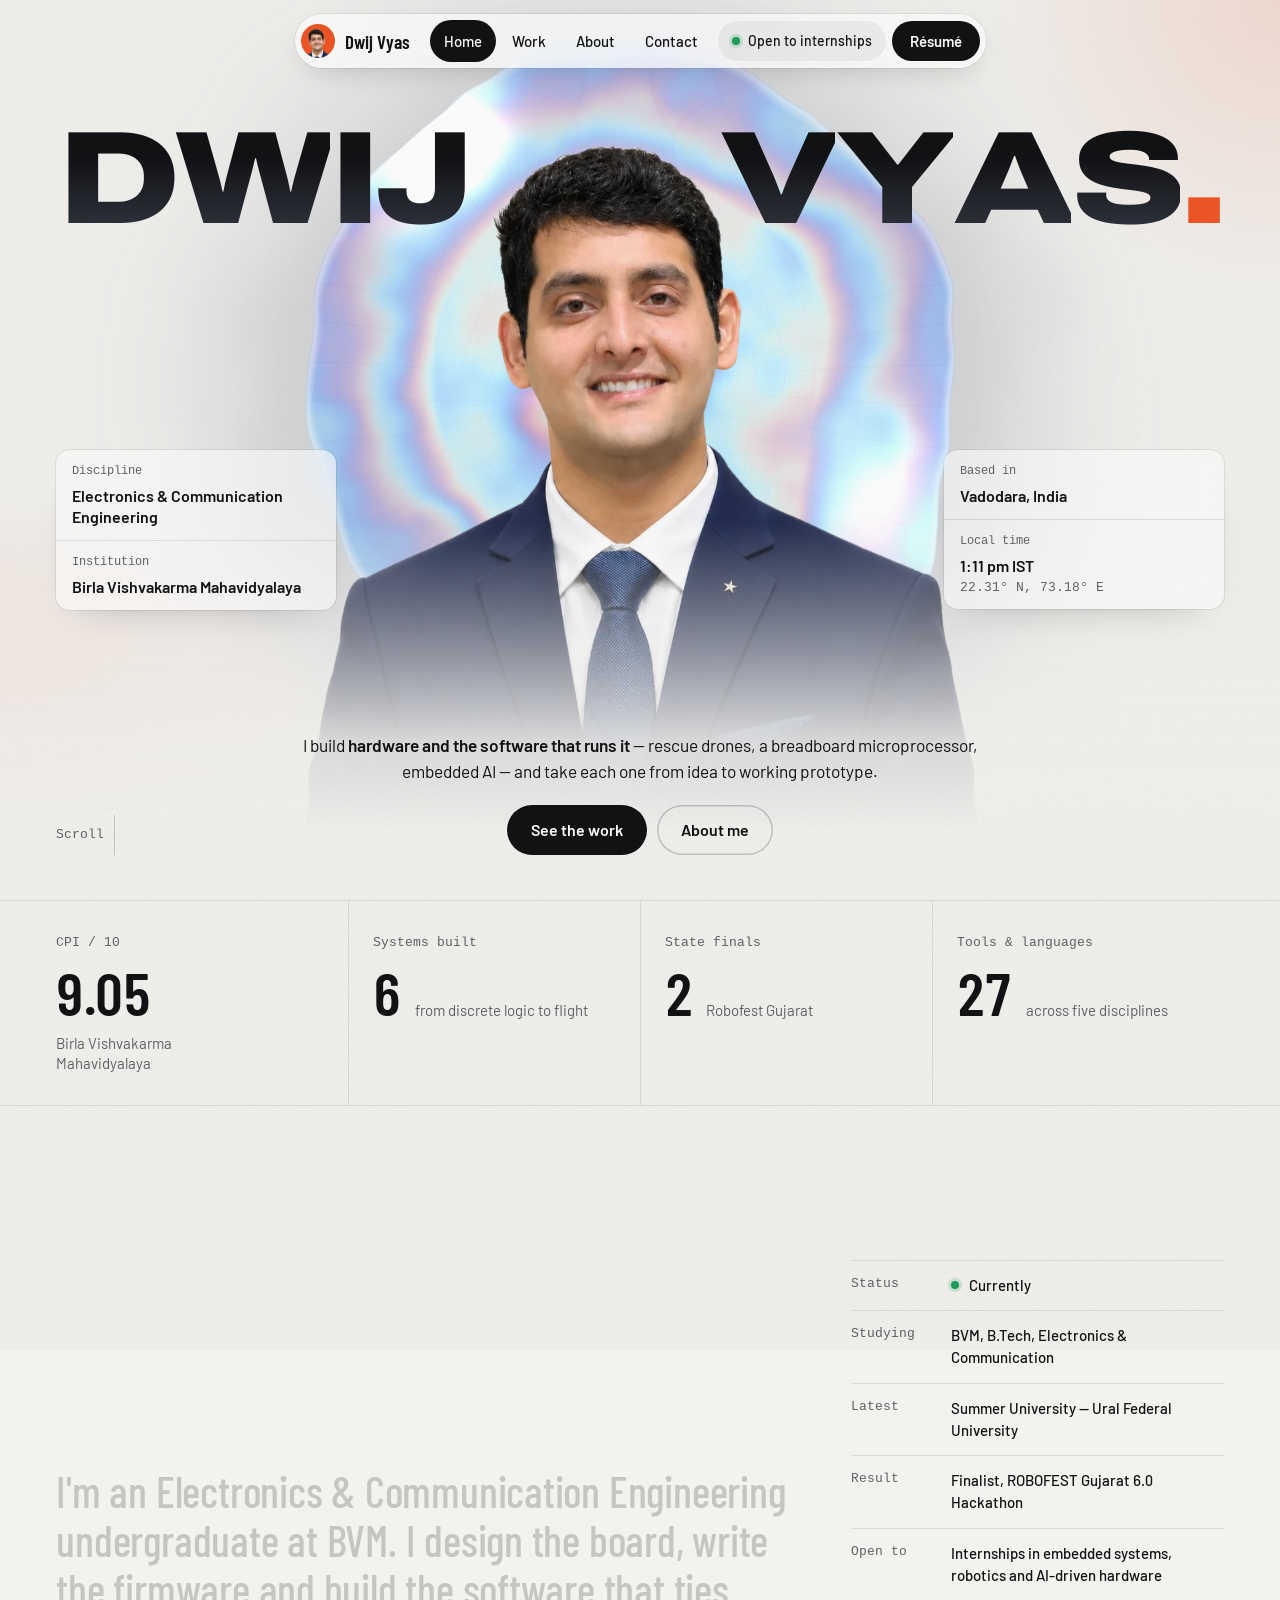
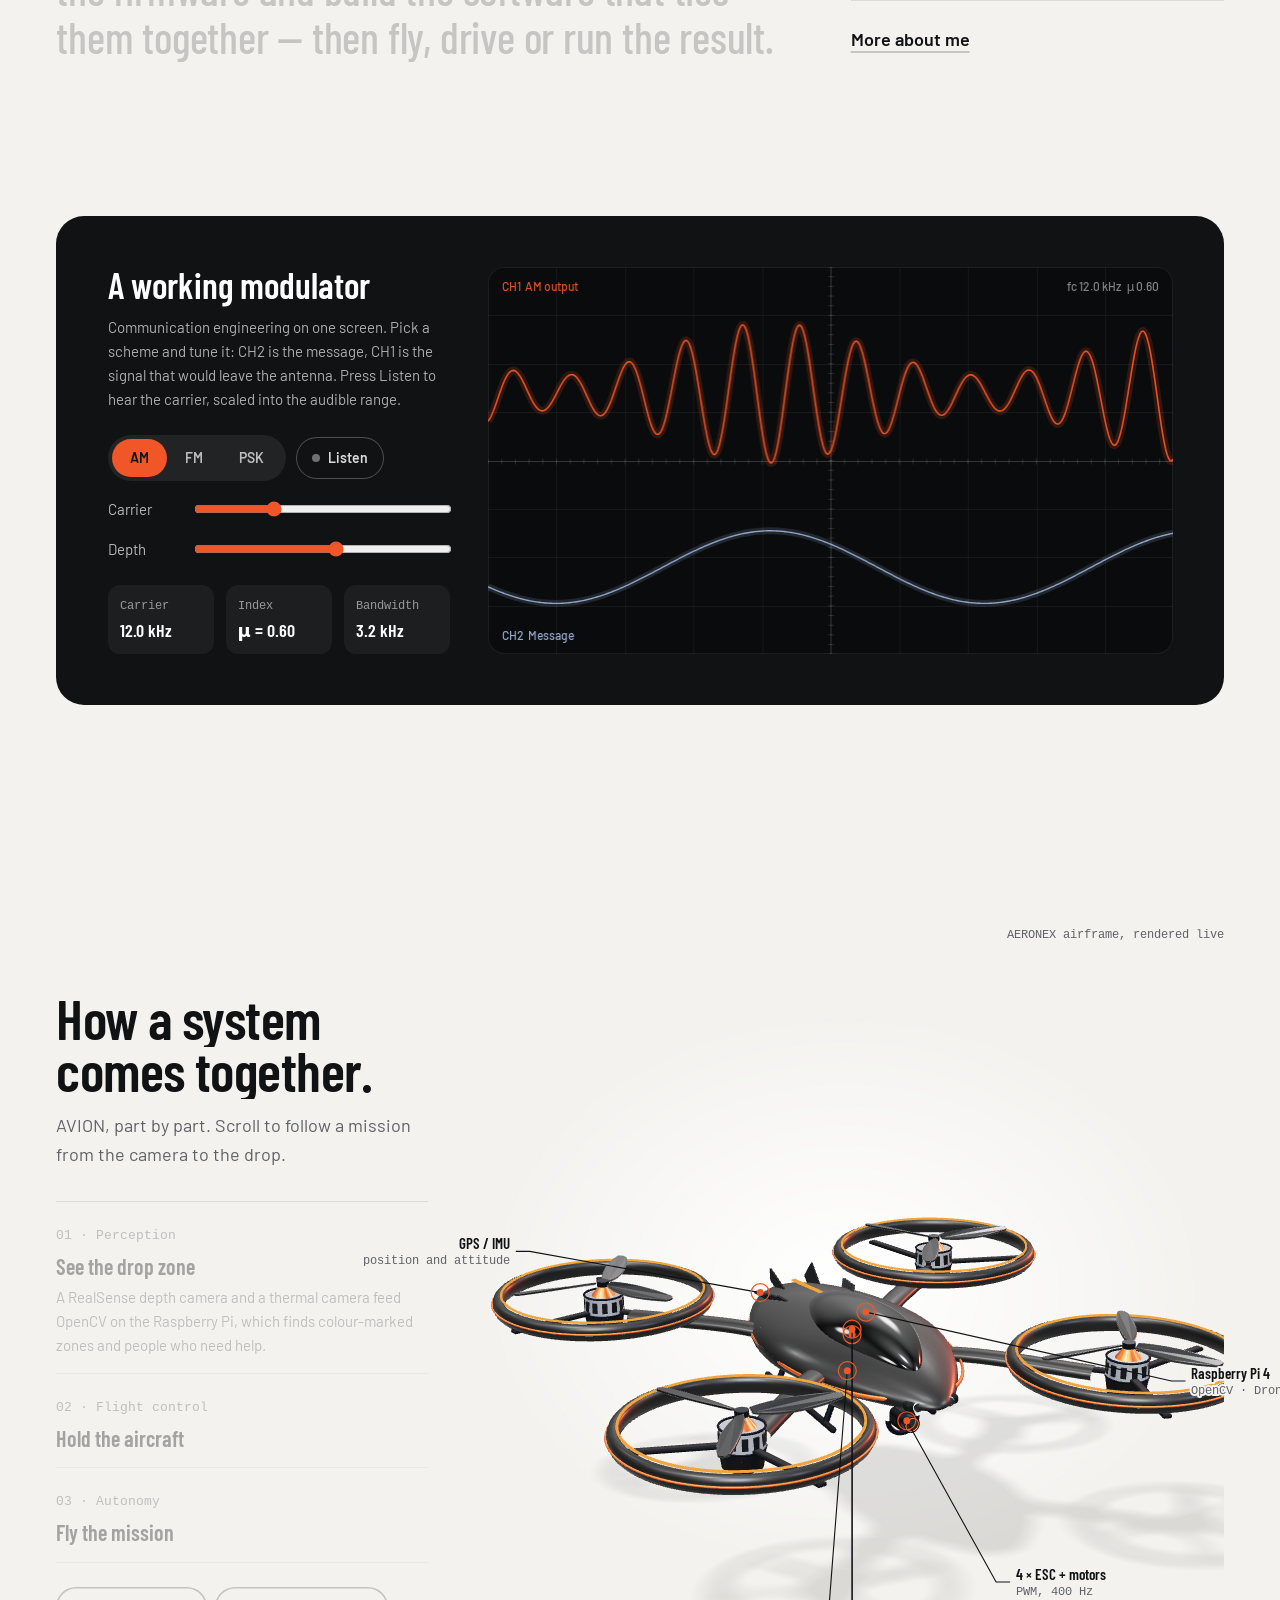
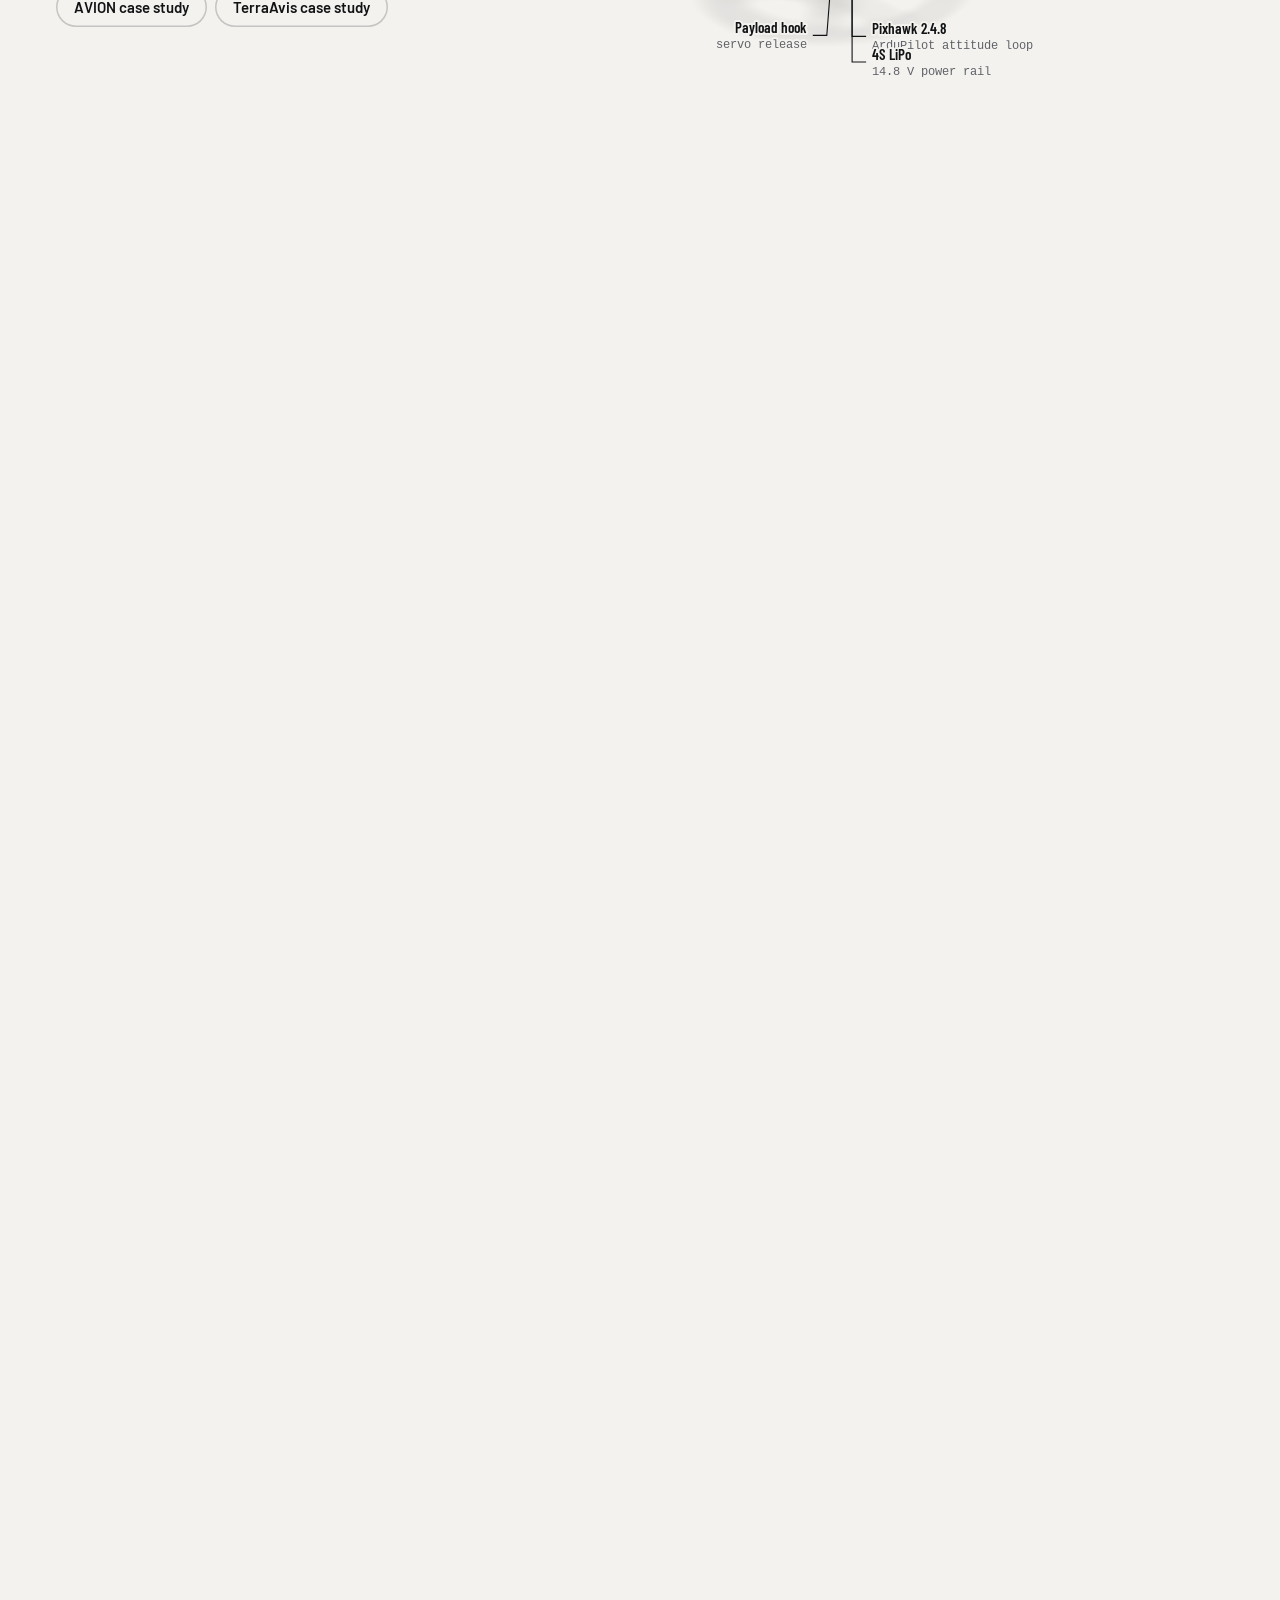
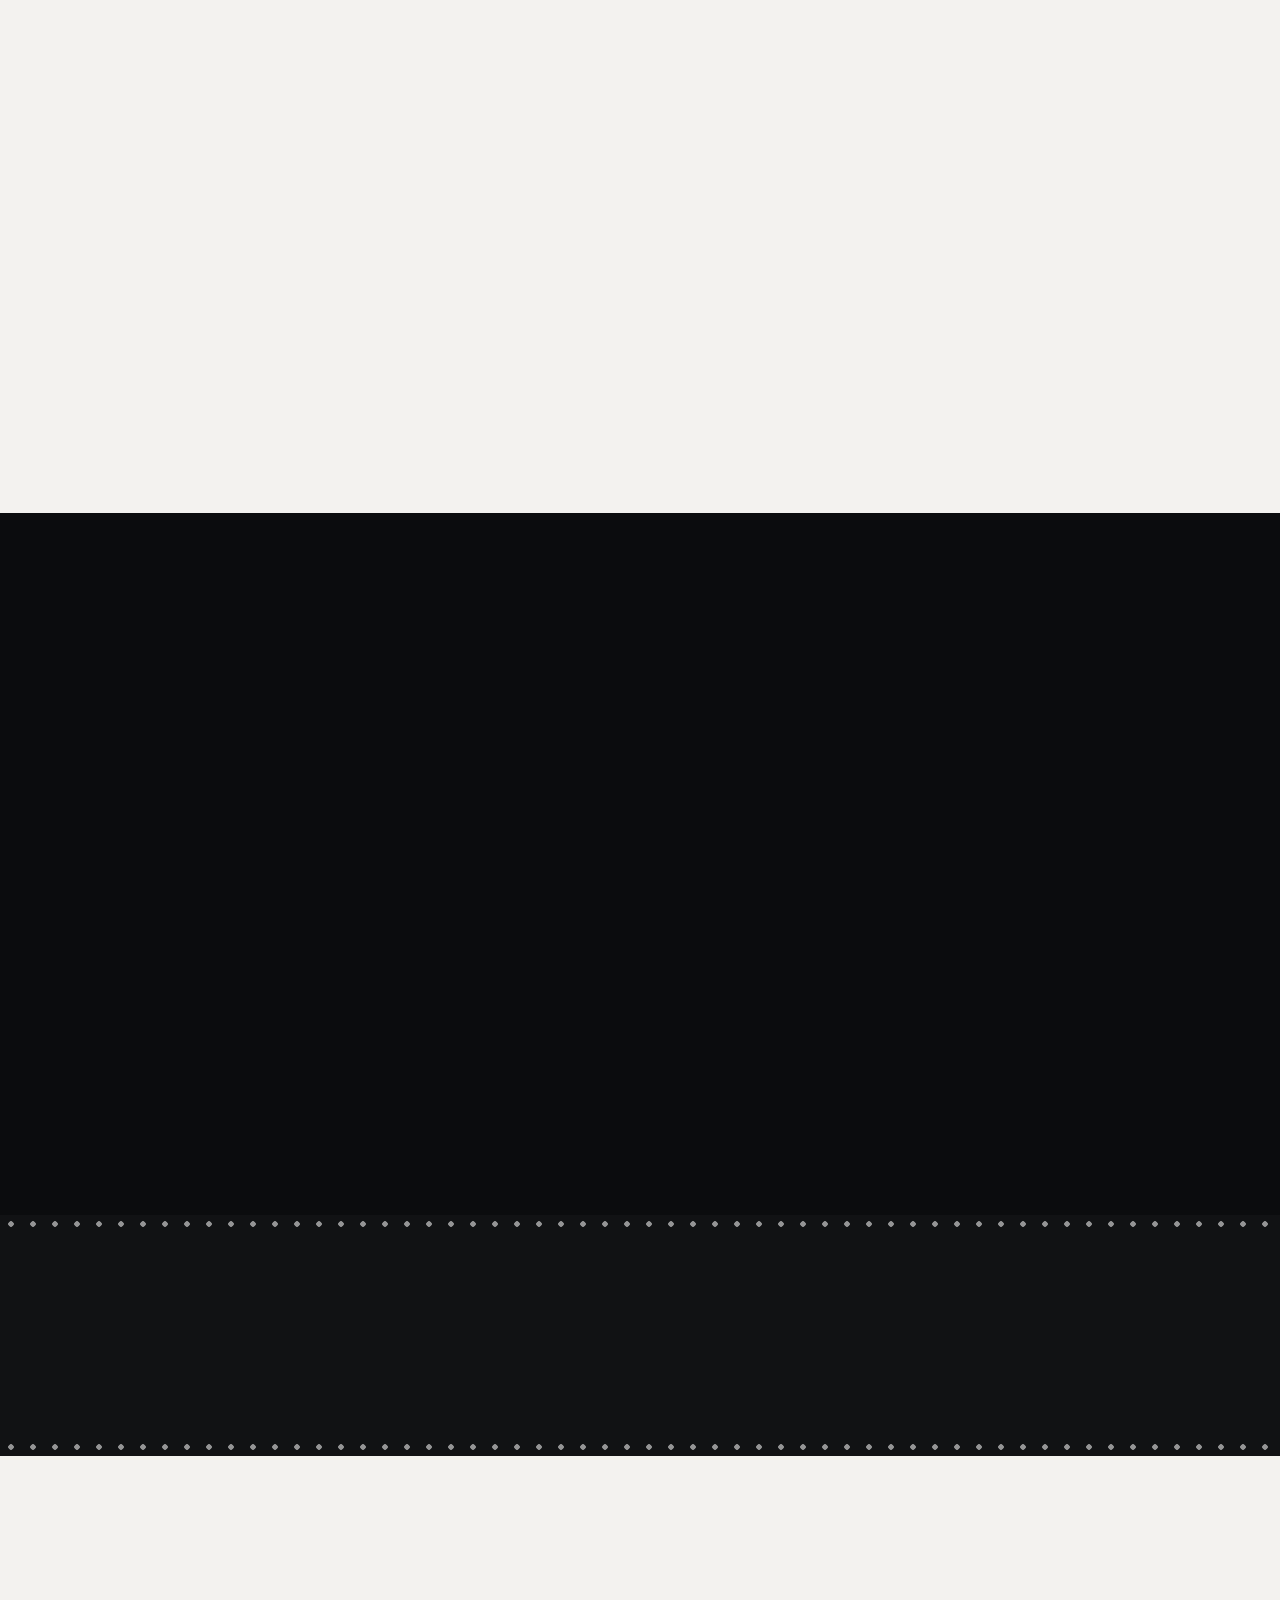
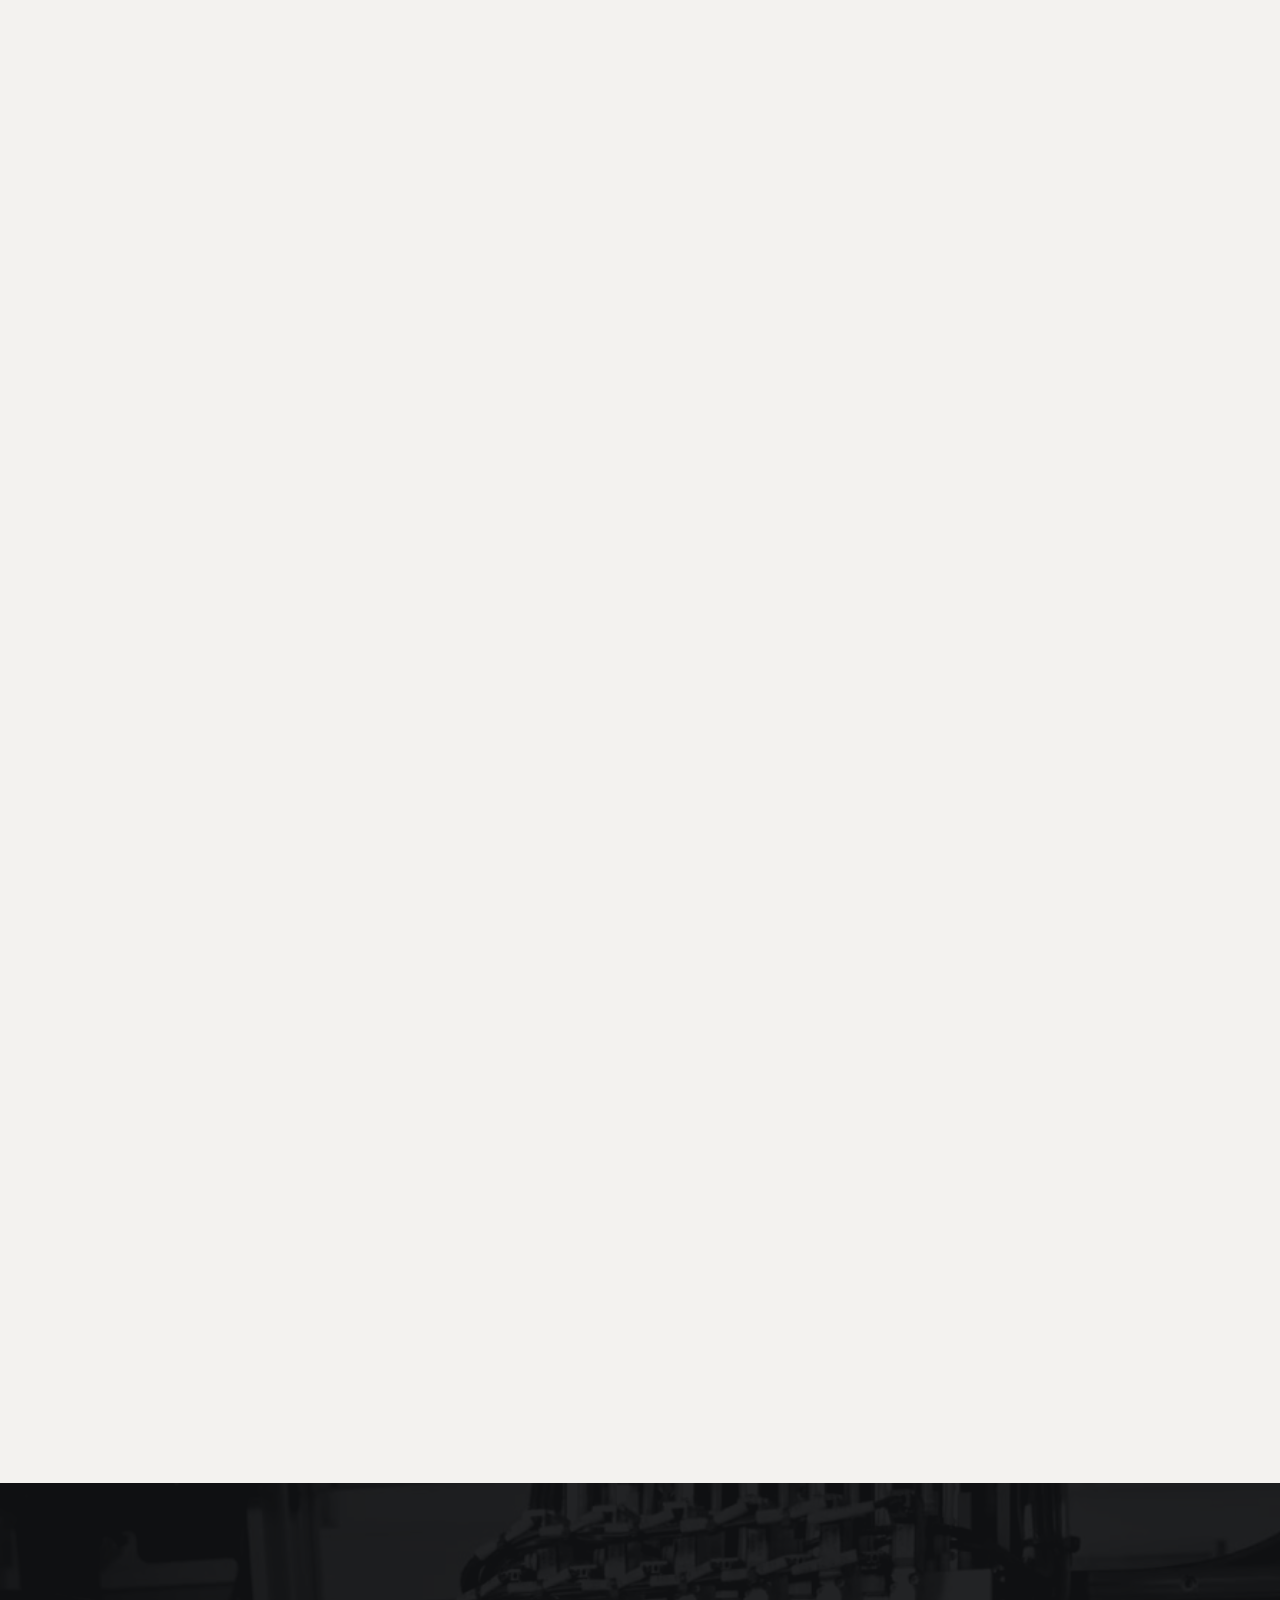
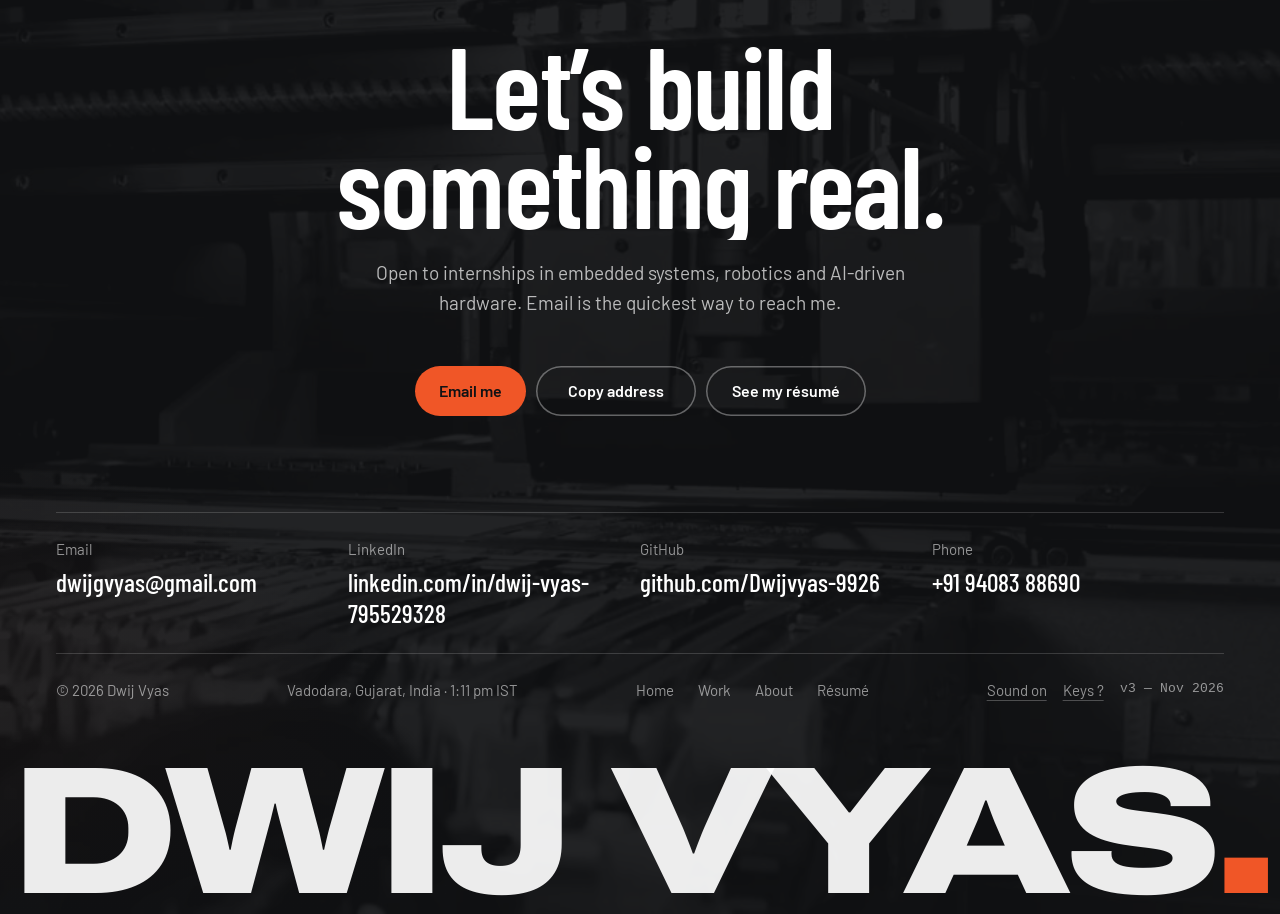
==== index.html @ 664eb2e4 "Replace the site with the new portfolio Removes the previous site (index, admin, recruiter page, the" ====
<!DOCTYPE html>
<html lang="en">
<head>
<meta charset="utf-8">
<meta name="viewport" content="width=device-width, initial-scale=1, viewport-fit=cover">
<title>Dwij Vyas — Electronics &amp; Communication Engineer</title>
<meta name="description" content="Dwij Vyas builds hardware-software systems: an autonomous disaster-relief drone, a hybrid drone–tank rescue robot, a 4-bit microprocessor wired from discrete logic, embedded AI devices. Electronics &amp; Communication Engineering, BVM.">
<meta name="author" content="Dwij Vyas">
<meta name="theme-color" content="#F3F2EF">
<link rel="canonical" href="https://dwijvyasportfolio.vercel.app/">
<meta property="og:type" content="website">
<meta property="og:url" content="https://dwijvyasportfolio.vercel.app/">
<meta property="og:title" content="Dwij Vyas — Electronics &amp; Communication Engineer">
<meta property="og:description" content="Dwij Vyas builds hardware-software systems: an autonomous disaster-relief drone, a hybrid drone–tank rescue robot, a 4-bit microprocessor wired from discrete logic, embedded AI devices. Electronics &amp; Communication Engineering, BVM.">
<meta property="og:image" content="https://dwijvyasportfolio.vercel.app/og-image.jpg">
<meta property="og:image:width" content="1200">
<meta property="og:image:height" content="630">
<meta property="og:image:alt" content="Dwij Vyas — engineering portfolio">
<meta property="og:site_name" content="Dwij Vyas">
<meta property="og:locale" content="en_IN">
<meta name="twitter:card" content="summary_large_image">
<meta name="twitter:title" content="Dwij Vyas — Electronics &amp; Communication Engineer">
<meta name="twitter:description" content="Dwij Vyas builds hardware-software systems: an autonomous disaster-relief drone, a hybrid drone–tank rescue robot, a 4-bit microprocessor wired from discrete logic, embedded AI devices. Electronics &amp; Communication Engineering, BVM.">
<meta name="twitter:image" content="https://dwijvyasportfolio.vercel.app/og-image.jpg">
<link rel="icon" href="./favicon.ico" sizes="any">
<link rel="icon" type="image/png" sizes="32x32" href="./assets/favicon-32.png">
<link rel="icon" type="image/png" sizes="192x192" href="./assets/favicon-192.png">
<link rel="apple-touch-icon" sizes="180x180" href="./assets/apple-touch-icon.png">
<link rel="preload" href="./fonts/BarlowCondensed-600.woff2" as="font" type="font/woff2" crossorigin>
<link rel="preload" href="./fonts/Barlow-400.woff2" as="font" type="font/woff2" crossorigin>
<link rel="preload" href="./assets/portrait-hero.webp" as="image" fetchpriority="high">
<link rel="preload" href="./fonts/Archivo-var.woff2" as="font" type="font/woff2" crossorigin>
<link rel="preload" href="./fonts/BenchMono-400.woff2" as="font" type="font/woff2" crossorigin>
<script type="importmap">{"imports":{"three":"./vendor/three/three.module.min.js"}}</script>
<link rel="stylesheet" href="./vendor/lenis/lenis.css">
<link rel="stylesheet" href="./assets/site.css">
<script type="application/ld+json">
{
  "@context": "https://schema.org",
  "@type": "Person",
  "name": "Dwij Vyas",
  "jobTitle": "Electronics & Communication Engineering student",
  "description": "Builds hardware-software systems: an autonomous relief drone, a hybrid drone-tank rescue robot, a 4-bit microprocessor from discrete logic, embedded AI devices.",
  "email": "mailto:dwijgvyas@gmail.com",
  "telephone": "+91-94083-88690",
  "url": "https://dwijvyasportfolio.vercel.app/",
  "image": "https://dwijvyasportfolio.vercel.app/assets/portrait-hero.webp",
  "address": { "@type": "PostalAddress", "addressLocality": "Vadodara", "addressRegion": "Gujarat", "addressCountry": "IN" },
  "alumniOf": [
    { "@type": "CollegeOrUniversity", "name": "Birla Vishvakarma Mahavidyalaya" },
    { "@type": "HighSchool", "name": "Bright Day School, Vadodara" }
  ],
  "sameAs": ["https://www.linkedin.com/in/dwij-vyas-795529328/", "https://github.com/Dwijvyas-9926"],
  "knowsAbout": ["Embedded systems","Robotics","Autonomous UAVs","Digital electronics","CPU architecture","PCB design","Computer vision","Verilog","Python","C++"]
}
</script>
<!-- ══════════════════════════════════════════════════════════════════
     CLOUD SYNC — optional. Leave blank and everything works locally.
     Fill these in to edit from any device and publish instantly.
     Setup takes about five minutes; see DEPLOY.md.
     The key below is a *public* anon key by design — your row-level
     security policy is what protects writes, not this string.
     ══════════════════════════════════════════════════════════════════ -->
<script>
  window.PORTFOLIO_CLOUD = {
    url: "",   // e.g. "https://abcdefgh.supabase.co"
    key: ""    // the project's anon / publishable key
  };
</script>
</head>
<body data-page="home">
<main id="main">
  <section class="hero pre" id="top" aria-labelledby="name">
    <canvas id="blob" aria-hidden="true"></canvas>
    <h1 class="hero__name" id="name" data-bind="name">Dwij Vyas</h1>
    <figure class="hero__portrait" id="heroPortrait">
      <img src="./assets/portrait-hero.webp" width="1123" height="1230" alt="Dwij Vyas" fetchpriority="high" decoding="async">
    </figure>
    <div class="hero__meta hero__meta--l">
      <dl class="plate"><div><dt class="mono">Discipline</dt><dd data-bind="discipline">Electronics &amp; Communication Engineering</dd></div><div><dt class="mono">Institution</dt><dd data-bind="institution"></dd></div></dl>
    </div>
    <div class="hero__meta hero__meta--r">
      <dl class="plate"><div><dt class="mono">Based in</dt><dd data-bind="location">Vadodara, India</dd></div><div><dt class="mono">Local time</dt><dd><span data-clock></span><span class="plate__sub mono">22.31° N, 73.18° E</span></dd></div></dl>
    </div>
    <div class="hero__foot" id="heroFoot">
      <p class="hero__lede" data-bind="tagline"></p>
      <p class="hero__mob mono"><span data-bind="discipline-m"></span><span data-bind="institution-m"></span></p>
      <div class="hero__cta">
        <a class="btn btn--primary" href="./work.html" data-magnetic>See the work</a>
        <a class="btn btn--ghost" href="./about.html">About me</a>
      </div>
    </div>
    <p class="hero__scroll mono" aria-hidden="true"><span>Scroll</span><i></i></p>
  </section>

  <section class="sheet" aria-label="Key figures">
    <div class="wrap">
      <dl class="sheet__row" data-bind="stats"></dl>
    </div>
  </section>

  <section class="sect" aria-label="Introduction">
    <div class="wrap">
      <div class="intro">
        <p class="statement" id="statement" data-bind="about1"></p>
        <div class="intro__side fade">
          <dl class="now mono" data-bind="now"></dl>
          <a class="link" href="./about.html">More about me</a>
        </div>
      </div>
    </div>
  </section>

  <section class="sect" aria-labelledby="lab-h">
    <div class="wrap">
      <div class="panel" data-lab>
        <div class="lab">
          <div class="lab__side">
            <h2 class="lab__t" id="lab-h">A working modulator</h2>
            <p class="lab__d">Communication engineering on one screen. Pick a scheme and tune it: CH2 is the message, CH1 is the signal that would leave the antenna. Press Listen to hear the carrier, scaled into the audible range.</p>
            <div class="lab__ctls">
              <div class="seg" role="group" aria-label="Modulation scheme">
                <button data-mod="am" aria-pressed="true">AM</button><button data-mod="fm" aria-pressed="false">FM</button><button data-mod="psk" aria-pressed="false">PSK</button>
              </div>
              <button class="listen" type="button" data-listen aria-pressed="false">Listen</button>
            </div>
            <label class="ctl"><span>Carrier</span><input type="range" data-ctl="fc" min="6" max="26" step="0.5" value="12"></label>
            <label class="ctl"><span>Depth</span><input type="range" data-ctl="depth" min="0.1" max="1" step="0.05" value="0.6"></label>
            <dl class="lab__read mono">
              <div><dt>Carrier</dt><dd data-out="fc">12.0 kHz</dd></div>
              <div><dt>Index</dt><dd data-out="idx">μ = 0.60</dd></div>
              <div><dt>Bandwidth</dt><dd data-out="bw">3.2 kHz</dd></div>
            </dl>
          </div>
          <canvas class="lab__scope" data-scope data-mod="am" data-fc="12" data-depth="0.6" data-top="24" role="img" aria-label="Oscilloscope: the message signal and the modulated carrier"></canvas>
        </div>
      </div>
    </div>
  </section>

  <section class="sys" id="sys" aria-labelledby="sys-h">
    <div class="sys__stage">
      <div class="wrap sys__in">
        <div class="sys__text">
          <h2 class="rv" id="sys-h"><span class="line"><span>How a system</span></span><span class="line"><span>comes together.</span></span></h2>
          <p class="sys__lede">AVION, part by part. Scroll to follow a mission from the camera to the drop.</p>
          <ol class="sys__notes">
            <li class="sys__note" data-note><span class="mono">01 · Perception</span><h3>See the drop zone</h3><p>A RealSense depth camera and a thermal camera feed OpenCV on the Raspberry Pi, which finds colour-marked zones and people who need help.</p></li>
            <li class="sys__note" data-note><span class="mono">02 · Flight control</span><h3>Hold the aircraft</h3><p>The Pixhawk runs ArduPilot's attitude loop from GPS and IMU, drives four ESCs at 400 Hz and opens the payload hook on command.</p></li>
            <li class="sys__note" data-note><span class="mono">03 · Autonomy</span><h3>Fly the mission</h3><p>The Pi flies waypoints over MAVLink while telemetry and video stream to a browser ground station with a live 3D twin. An operator stays in command of every drop.</p></li>
          </ol>
          <div class="sys__links" data-bind="uavLinks"></div>
        </div>
        <div class="sys__scene">
          <canvas id="droneCanvas" aria-hidden="true"></canvas>
          <svg class="sys__leads" aria-hidden="true"></svg>
          <p class="sys__cap mono">AERONEX airframe, rendered live</p>
        </div>
      </div>
    </div>
  </section>

  <section class="vband" aria-labelledby="vb-h">
    <!-- Footage: Mixkit, free licence (mixkit.co/license) -->
    <video class="vbg" data-src="./assets/video/circuit.mp4" poster="./assets/video/circuit.jpg" muted loop playsinline preload="none" aria-hidden="true"></video>
    <div class="wrap vband__in">
      <h2 class="rv" id="vb-h"><span class="line"><span>From schematic to</span></span><span class="line"><span>working hardware.</span></span></h2>
      <p data-bind="vbandLede">Every project here was designed, built and tested by hand.</p>
      <a class="btn btn--light" href="./work.html" data-magnetic>See all work</a>
    </div>
  </section>

  <section class="strip" aria-label="Project photographs">
    <div class="strip__reel" data-bind="strip"></div>
  </section>

  <section class="sect" aria-labelledby="work-h">
    <div class="wrap">
      <div class="shead">
        <h2 class="rv" id="work-h"><span class="line"><span>Selected work</span></span></h2>
        <p class="mono" data-bind="workMeta"></p>
      </div>
      <div data-bind="feature"></div>
      <ol class="rows" data-bind="rows"></ol>
      <div class="more"><a class="btn btn--primary" href="./work.html" data-bind="allBtn" data-magnetic>View all projects</a></div>
    </div>
  </section>
</main>
<script src="./vendor/lenis/lenis.min.js"></script>
<script src="./assets/site.js"></script>
<script src="./assets/blob.js" defer></script>
<script src="./assets/scope.js" defer></script>
<script src="./assets/system.js" defer></script>
<script type="module">
// the aircraft, its engine and model load only when the section approaches
const sys = document.getElementById('sys');
if (sys && !matchMedia('(prefers-reduced-motion: reduce)').matches) {
  const io = new IntersectionObserver(async ([e]) => {
    if (!e.isIntersecting) return;
    io.disconnect();
    try { const m = await import('./assets/drone.js'); window.SysDrone = await m.start(document.getElementById('droneCanvas'), sys); sys.dispatchEvent(new Event('drone:ready')); }
    catch (err) { sys.classList.add('sys--nodrone'); console.warn('[drone]', err); }
  }, { rootMargin: '800px 0px' });
  io.observe(sys);
} else if (sys) sys.classList.add('sys--nodrone');
</script>
<script>
// Old single-page links (#project/avion) now have their own pages.
(function () {
  const m = /^#project\/(.+)$/.exec(location.hash);
  if (m) location.replace('./project.html?p=' + encodeURIComponent(m[1]));
})();
Site.ready(C => {
  const { $, $$, esc, rich, bind, row, feature, projects, reduced, fine, yearFor, splitKind } = Site;
  const p = C.profile || {};
  const name = String(p.name || '').trim();
  let i = 0;
  const nameWords = name.split(/\s+/);
  bind('name', nameWords.map((w, k) => `<span class="ln">${[...w].map(ch => `<span class="ch" style="--i:${i++}">${esc(ch)}</span>`).join('')}${k === nameWords.length - 1 ? `<span class="ch dot" style="--i:${i++}" aria-hidden="true">.</span>` : ''}</span>`).join(''));
  bind('discipline', esc(p.discipline || ''));
  bind('institution', esc(p.institution || ''));
  bind('discipline-m', esc(p.discipline || '')); bind('institution-m', esc(p.institution || ''));
  bind('location', esc(String(p.location || '').split(',').filter((s, k, a) => k === 0 || k === a.length - 1).join(',')));
  bind('tagline', rich(p.tagline));
  bind('about1', esc(p.about1).split(/\s+/).map(w => `<span class="w">${w}</span>`).join(' '));
  // currently: derived from education and the latest entries
  const ms = (C.milestones || []).slice().sort((a, b) => String(b.when).localeCompare(String(a.when)));
  const ed = (C.education || [])[0];
  const exp = ms.find(m => /experience/i.test(m.kind || ''));
  const rec = ms.find(m => /recognition/i.test(m.kind || '') && m.emphasis);
  const nowRows = [
    ed && ['Studying', `${ed.school.split(' ').map(w => w[0]).join('')}, ${(ed.detail || '').split('·')[0].trim()}`],
    exp && ['Latest', exp.title],
    rec && ['Result', `${rec.emphasis}, ${rec.title}`],
    p.availability && ['Open to', p.availability.replace(/^Open to\s*/i, '').replace(/^./, c => c.toUpperCase())],
  ].filter(Boolean);
  bind('now', `<div class="now__h"><dt>Status</dt><dd><i></i>Currently</dd></div>` + nowRows.map(([k, v]) => `<div><dt>${esc(k)}</dt><dd>${esc(v)}</dd></div>`).join(''));

  // key figures, all derived from content
  const cpi = ed && /CPI\s*([\d.]+)\s*\/\s*(\d+)/i.exec(ed.detail || '');
  const finals = (C.milestones || []).filter(m => /finalist/i.test(m.emphasis || '')).length;
  const all = (C.domains || []).find(d => d.id === 'all');
  const ps = projects();
  const stats = [
    cpi && [cpi[1], `CPI / ${cpi[2]}`, ed.school, 2],
    [ps.length, 'Systems built', 'from discrete logic to flight', 0],
    finals && [finals, `State ${finals === 1 ? 'final' : 'finals'}`, 'Robofest Gujarat', 0],
    all && [all.skills.length, 'Tools & languages', 'across five disciplines', 0],
  ].filter(Boolean);
  bind('stats', stats.map(([v, l, d, dec], k) => `<div class="sheet__cell fade" style="--d:${k * 80}ms"><dt class="mono">${esc(l)}</dt><dd><b data-count="${esc(v)}" data-dec="${dec}">${esc(v)}</b><span>${esc(d)}</span></dd></div>`).join(''));

  // selected work: a feature, then an index of the rest
  bind('workMeta', `${ps.length} projects · 2024 — ${new Date().getFullYear()}`);
  // the featured project (chosen in the editor) leads; the rest follow in their order
  const feat = ps.find(x => x.id === p.featured) || ps[0];
  const rest = ps.filter(x => x !== feat);
  bind('feature', feat ? feature(feat) : '');
  bind('rows', rest.slice(0, 4).map((x, k) => row(x, k + 2)).join(''));
  bind('allBtn', `View all ${ps.length} projects`);
  const uavP = ps.filter(x => /avion|terra/i.test(x.title));
  bind('uavLinks', uavP.map(x => `<a class="btn btn--ghost btn--sm" href="${Site.projectUrl(x.id)}">${esc(x.title)} case study</a>`).join(''));
  bind('vbandLede', esc(`${ps.length} systems so far, each one designed, built and tested by hand.`));

  // film strip: one frame per project photo, in order, looped once for the scroll
  const frames = [];
  ps.forEach(x => (x.images || []).slice(0, 3).forEach(im => frames.push({ src: im.src, cap: im.caption || x.title, id: x.id, t: x.title })));
  const strip = frames.map((f, k) => `<a class="strip__f" href="${Site.projectUrl(f.id)}" aria-label="${esc(f.t)}"><img src="${esc(f.src)}" alt="" loading="lazy" decoding="async"><span class="mono">${String(k + 1).padStart(2, '0')}</span></a>`).join('');
  bind('strip', strip);

  // statement words fill in as you read; the hero has depth on scroll; the strip glides with it
  const stage = $('#top'), heroName = $('#name'), heroImg = $('#heroPortrait'), heroFoot = $('#heroFoot'), st = $('#statement');
  const reel = $('.strip__reel'), stripSec = $('.strip');
  const words = $$('.w', st);
  const hp = { x: 0, tx: 0 };
  const clamp = (v, a = 0, b = 1) => Math.min(b, Math.max(a, v));
  function onScroll() {
    const y = scrollY;
    if (!reduced && y < innerHeight * 1.3) {
      heroName.style.transform = `translate3d(${(-hp.x * 16).toFixed(1)}px, ${(y * 0.42).toFixed(1)}px, 0)`;
      heroImg.style.transform = `translate3d(${(hp.x * 10).toFixed(1)}px, ${(y * 0.14).toFixed(1)}px, 0) scale(${(1 - Math.min(y / innerHeight, 1) * 0.04).toFixed(4)})`;
      heroFoot.style.opacity = (1 - clamp(y / (innerHeight * 0.3))).toFixed(3);
    }
    const r = st.getBoundingClientRect();
    const q = clamp((innerHeight * 0.85 - r.top) / (r.height + innerHeight * 0.35));
    const n = Math.round(q * words.length);
    words.forEach((w, k) => w.classList.toggle('on', k < n));
    const vb = $('.vband .vbg');
    if (vb && !reduced) { const b = vb.parentElement.getBoundingClientRect(); const t = clamp((innerHeight - b.top) / (innerHeight + b.height)); vb.style.transform = `translate3d(0,${((t - 0.5) * 14).toFixed(1)}%,0)`; }
    if (reel && !reduced) {
      const s = stripSec.getBoundingClientRect();
      const t = clamp((innerHeight - s.top) / (innerHeight + s.height));
      const max = Math.max(0, reel.scrollWidth - innerWidth);
      reel.style.transform = `translate3d(${(-t * max).toFixed(1)}px,0,0)`;
    }
  }
  addEventListener('scroll', onScroll, { passive: true });
  addEventListener('resize', onScroll);
  if (fine && !reduced) {
    stage.addEventListener('pointermove', e => { hp.tx = (e.clientX / innerWidth) * 2 - 1; });
    stage.addEventListener('pointerleave', () => { hp.tx = 0; });
    const drift = () => { const d = hp.tx - hp.x; if (Math.abs(d) > 0.001) { hp.x += d * 0.08; onScroll(); } requestAnimationFrame(drift); };
    requestAnimationFrame(drift);
  }
  onScroll();
  Site.afterIntro(() => { stage.classList.remove('pre'); stage.classList.add('go'); });
});
</script>
</body>
</html>
---- vendor/lenis/lenis.css ----
html.lenis,html.lenis body{height:auto}.lenis.lenis-smooth [data-lenis-prevent]{overscroll-behavior:contain}.lenis.lenis-stopped{overflow:clip}.lenis.lenis-smooth iframe{pointer-events:none}
---- assets/site.css ----
/* ─────────────────────────────────────────────────────────────
   Dwij Vyas — shared design system
   Palette: neutral off-white, near-black ink, one orange accent.
   Spacing: 8px scale. Type: Barlow Condensed (display), Barlow (text).
   ───────────────────────────────────────────────────────────── */
@font-face{font-family:"Barlow";src:url(../fonts/Barlow-400.woff2) format("woff2");font-weight:400;font-style:normal;font-display:swap}
@font-face{font-family:"Barlow";src:url(../fonts/Barlow-400i.woff2) format("woff2");font-weight:400;font-style:italic;font-display:swap}
@font-face{font-family:"Barlow";src:url(../fonts/Barlow-500.woff2) format("woff2");font-weight:500;font-style:normal;font-display:swap}
@font-face{font-family:"Barlow";src:url(../fonts/Barlow-600.woff2) format("woff2");font-weight:600;font-style:normal;font-display:swap}
@font-face{font-family:"Archivo";src:url(../fonts/Archivo-var.woff2) format("woff2");font-weight:600 900;font-stretch:100% 125%;font-style:normal;font-display:swap}
@font-face{font-family:"Bench Mono";src:url(../fonts/BenchMono-400.woff2) format("woff2");font-weight:400;font-style:normal;font-display:swap}
@font-face{font-family:"Barlow Condensed";src:url(../fonts/BarlowCondensed-500.woff2) format("woff2");font-weight:500;font-style:normal;font-display:swap}
@font-face{font-family:"Barlow Condensed";src:url(../fonts/BarlowCondensed-600.woff2) format("woff2");font-weight:600;font-style:normal;font-display:swap}

:root{
  --bg:#F3F2EF;        /* page */
  --card:#FFFFFF;      /* raised surfaces */
  --fill:#E8E7E3;      /* quiet fills, image placeholders */
  --ink:#111214;       /* text, dark blocks */
  --ink-2:#5F6166;     /* secondary text (5.5:1 on --bg) */
  --accent:#F05627;    /* markers, dots, hovers; never as text on light */
  --line:rgba(17,18,20,.1);
  --line-2:rgba(17,18,20,.2);

  --sans:"Barlow",system-ui,-apple-system,"Segoe UI",Roboto,Arial,sans-serif;
  --cond:"Barlow Condensed","Barlow",system-ui,sans-serif;
  --mono:"Bench Mono",ui-monospace,"SF Mono",Menlo,Consolas,monospace;

  /* type scale */
  --t-display:clamp(64px,9vw,148px);
  --t-title:clamp(44px,5.4vw,84px);
  --t-head:clamp(28px,2.6vw,40px);
  --t-lead:clamp(20px,1.6vw,24px);
  --t-body:18px;
  --t-small:15px;
  --t-label:13px;

  /* spacing (8px scale) */
  --s1:8px;--s2:16px;--s3:24px;--s4:32px;--s5:48px;--s6:64px;--s7:96px;--s8:128px;
  --gx:clamp(20px,4.4vw,64px);
  --max:1320px;
  --sect:clamp(96px,12vw,160px);
  --radius:18px;
  --ease:cubic-bezier(.2,.7,.1,1);
}

*,*::before,*::after{box-sizing:border-box}
html{-webkit-text-size-adjust:100%;scroll-padding-top:96px}
body{margin:0;background:var(--bg);color:var(--ink);font:400 var(--t-body)/1.6 var(--sans);
  -webkit-font-smoothing:antialiased;text-rendering:optimizeLegibility;overflow-x:clip}
img{max-width:100%;display:block}
a{color:inherit;text-decoration-thickness:1px;text-underline-offset:.22em}
h1,h2,h3,h4,p,ul,ol,dl,dd,figure{margin:0}
h1,h2,h3{text-wrap:balance}
p{text-wrap:pretty}
ul,ol{padding:0;list-style:none}
button{font:inherit;color:inherit;background:none;border:0;padding:0;cursor:pointer;text-align:inherit}
:focus-visible{outline:2px solid var(--accent);outline-offset:3px;border-radius:6px}
::selection{background:var(--ink);color:#fff}
[hidden]{display:none!important}
.wrap{max-width:var(--max);margin:0 auto;padding:0 var(--gx)}
.sr{position:absolute!important;width:1px;height:1px;overflow:hidden;clip:rect(0 0 0 0);white-space:nowrap}
.skip{position:absolute;left:12px;top:-60px;z-index:100;background:var(--ink);color:#fff;padding:10px 14px;border-radius:8px}
.skip:focus{top:12px}
.muted{color:var(--ink-2)}
.mono{font-family:var(--mono);font-size:13px;letter-spacing:0;font-feature-settings:"tnum" 1}

/* ── chrome: preloader, grain, progress, cursor ─────────── */
.pre{position:fixed;inset:0;z-index:90;background:var(--ink);color:#fff;display:flex;flex-direction:column;justify-content:flex-end;padding:0 var(--gx) var(--s4);
  transition:transform .9s cubic-bezier(.8,0,.2,1),visibility 0s .9s;will-change:transform}
.pre.is-done{transform:translateY(-100%);visibility:hidden}
.pre__n{font-size:clamp(64px,10vw,160px);line-height:.9;letter-spacing:-.04em;font-family:var(--cond);font-weight:600}
.pre__n span+span{font-size:.3em;color:rgba(255,255,255,.4);margin-left:.1em;letter-spacing:0}
.pre__w{margin-top:var(--s2);color:rgba(255,255,255,.55)}
body.is-pre{overflow:hidden}
.grain{position:fixed;inset:-50%;z-index:60;pointer-events:none;opacity:.045;mix-blend-mode:multiply;
  background-image:url("data:image/svg+xml,%3Csvg xmlns='http://www.w3.org/2000/svg' width='280' height='280'%3E%3Cfilter id='n'%3E%3CfeTurbulence type='fractalNoise' baseFrequency='.9' numOctaves='3' stitchTiles='stitch'/%3E%3CfeColorMatrix values='0 0 0 0 0 0 0 0 0 0 0 0 0 0 0 0 0 0 .9 0'/%3E%3C/filter%3E%3Crect width='100%25' height='100%25' filter='url(%23n)'/%3E%3C/svg%3E");
  animation:grain 1.2s steps(4) infinite}
@media (pointer:coarse){.grain{animation:none;opacity:.035}}
@keyframes grain{0%{transform:translate(0,0)}25%{transform:translate(-3%,2%)}50%{transform:translate(2%,-3%)}75%{transform:translate(-1%,-1%)}100%{transform:translate(3%,2%)}}
.prog{position:fixed;left:0;right:0;top:0;height:2px;z-index:45;pointer-events:none}
.prog i{display:block;height:100%;background:var(--accent);transform:scaleX(0);transform-origin:0 50%}
.cur{position:fixed;left:0;top:0;z-index:95;pointer-events:none;opacity:0;transition:opacity .3s;will-change:transform}
.cur.is-on{opacity:1}
.cur i{position:absolute;left:-4px;top:-4px;width:8px;height:8px;border-radius:50%;background:var(--ink);transition:transform .35s var(--ease),opacity .25s}
.cur span{position:absolute;left:-30px;top:-30px;width:60px;height:60px;border-radius:50%;background:var(--accent);color:var(--ink);display:grid;place-items:center;
  font:600 13px/1 var(--sans);transform:scale(0);transition:transform .4s var(--ease)}
.cur.is-label i{transform:scale(0)}
.cur.is-label span{transform:scale(1)}
@media (hover:hover) and (pointer:fine){body:has(.cur){cursor:none}body:has(.cur) a,body:has(.cur) button,body:has(.cur) input{cursor:none}}

/* ── buttons ─────────────────────────────────────────────── */
.btn{display:inline-flex;align-items:center;justify-content:center;gap:10px;height:50px;padding:0 24px;border-radius:999px;
  font-weight:600;font-size:16px;text-decoration:none;white-space:nowrap;
  transition:background-color .25s,color .25s,box-shadow .25s,transform .35s var(--ease)}
.btn svg{width:16px;height:16px;stroke:currentColor;fill:none;stroke-width:1.8;stroke-linecap:round;stroke-linejoin:round}
.btn--primary{background:var(--ink);color:#fff}
.btn--primary:hover{background:#2A2B2F}
.btn--ghost{box-shadow:inset 0 0 0 1.5px var(--line-2)}
.btn--ghost:hover{box-shadow:inset 0 0 0 1.5px var(--ink)}
.btn--accent{background:var(--accent);color:var(--ink)}
.btn--accent:hover{background:#FF6B3D}
.btn--light{background:#fff;color:var(--ink)}
.btn--sm{height:40px;padding:0 18px;font-size:15px}
.link{font-weight:600;text-decoration:underline;text-decoration-thickness:1.5px;text-underline-offset:.28em;text-decoration-color:var(--line-2);transition:text-decoration-color .2s}
.link:hover{text-decoration-color:var(--accent)}

/* ── header: floating pill ───────────────────────────────── */
.hdr{position:fixed;top:14px;left:0;right:0;z-index:40;display:flex;justify-content:center;padding:0 12px;pointer-events:none;transition:transform .5s var(--ease)}
.hdr.is-hidden{transform:translateY(calc(-100% - 20px))}
.pillnav{view-transition-name:pillnav;pointer-events:auto;display:flex;align-items:center;gap:6px;padding:6px;border-radius:999px;
  background:rgba(255,255,255,.76);-webkit-backdrop-filter:saturate(1.4) blur(16px);backdrop-filter:saturate(1.4) blur(16px);
  box-shadow:0 10px 30px -14px rgba(17,18,20,.28),0 0 0 1px rgba(17,18,20,.06)}
.pillnav__me{display:flex;align-items:center;gap:10px;padding:0 14px 0 0;text-decoration:none;font:600 19px/1 var(--cond)}
.pillnav__me img{width:34px;height:34px;border-radius:50%;object-fit:cover}
.nav{display:flex;gap:2px}
.nav a{font-size:15px;font-weight:500;text-decoration:none;padding:9px 14px;border-radius:999px;transition:background-color .2s,color .2s}
.nav a:hover{background:rgba(17,18,20,.06)}
.nav a{position:relative}
.nav a[aria-current="page"]{background:var(--ink);color:#fff}
.status{display:inline-flex;align-items:center;gap:8px;font-size:14px;font-weight:500;padding:9px 14px;border-radius:999px;background:rgba(17,18,20,.05);white-space:nowrap}
.status::before{content:"";width:8px;height:8px;border-radius:50%;background:#1E9E5A;box-shadow:0 0 0 3px rgba(30,158,90,.18)}
.menu-btn{display:none;font-weight:600;font-size:15px;padding:9px 16px;border-radius:999px;background:var(--ink);color:#fff}
@media (max-width:1060px){.status{display:none}}
@media (max-width:820px){
  .nav,.pillnav>.btn{display:none}
  .menu-btn{display:block}
  .pillnav{width:100%;justify-content:space-between}
  .nav.is-open{display:flex;position:fixed;top:72px;left:12px;right:12px;flex-direction:column;gap:2px;padding:10px;border-radius:24px;
    background:rgba(255,255,255,.97);box-shadow:0 20px 40px -16px rgba(17,18,20,.3)}
  .nav.is-open a{font:600 30px/1.1 var(--cond);padding:12px 14px;border-radius:14px}
}

/* ── shared structure ───────────────────────────────────── */
.sect{padding-top:var(--sect)}
.shead{display:flex;align-items:flex-end;justify-content:space-between;gap:var(--s3);padding-bottom:var(--s3);margin-bottom:var(--s5);border-bottom:1px solid var(--line)}
.shead h2{font:600 var(--t-title)/.92 var(--cond);letter-spacing:-.01em}
.shead p{color:var(--ink-2);max-width:26em;text-align:right;padding-bottom:8px}
.eyebrow{font-size:var(--t-small);font-weight:500;color:var(--ink-2);margin-bottom:var(--s2)}
@media (max-width:700px){.shead{flex-direction:column;align-items:flex-start}.shead p{text-align:left}}

/* page header (work, about, project) */
.phead{padding:clamp(128px,16vw,184px) 0 var(--s6)}
.crumbs{display:flex;gap:10px;font-size:14px;color:var(--ink-2);margin-bottom:var(--s3)}
.crumbs a{text-decoration:none}
.crumbs a:hover{color:var(--ink)}
.crumbs span[aria-hidden]{opacity:.5}
.phead h1{font:600 var(--t-display)/.86 var(--cond);letter-spacing:-.02em}
.phead__lede{font-size:var(--t-lead);line-height:1.5;max-width:34em;margin-top:var(--s3);color:var(--ink-2)}

/* masked line reveals */
.line{display:block;overflow:hidden;padding-bottom:.06em;margin-bottom:-.06em}
.line>span{display:block}
.rv .line>span{transform:translateY(105%);transition:transform 1.1s var(--ease)}
.rv.in .line>span{transform:none}
.fade{opacity:0;transform:translateY(18px);transition:opacity .9s var(--ease),transform 1s var(--ease)}
.fade.in{opacity:1;transform:none}

/* ── project card (home + work) ─────────────────────────── */
.pgrid{display:grid;grid-template-columns:repeat(2,minmax(0,1fr));column-gap:clamp(24px,3vw,48px);row-gap:clamp(56px,6vw,88px)}
.pcard{display:block;text-decoration:none;color:inherit}
.pcard__img{position:relative;border-radius:var(--radius);overflow:hidden;background:var(--fill);aspect-ratio:4/3}
.pcard__img img{width:100%;height:100%;object-fit:cover;transition:transform .9s var(--ease)}
.pcard:hover .pcard__img img{transform:scale(1.035)}
.pcard__go{position:absolute;right:16px;bottom:16px;width:48px;height:48px;border-radius:50%;background:#fff;display:grid;place-items:center;
  opacity:0;transform:translateY(8px) scale(.9);transition:opacity .35s,transform .45s var(--ease)}
.pcard__go svg{width:18px;height:18px;stroke:var(--ink);fill:none;stroke-width:1.8;stroke-linecap:round;stroke-linejoin:round}
.pcard:hover .pcard__go,.pcard:focus-visible .pcard__go{opacity:1;transform:none}
.pcard__body{padding-top:var(--s3);display:grid;grid-template-columns:minmax(0,1fr) auto;column-gap:var(--s3);row-gap:6px}
.pcard__n{position:absolute;left:16px;top:14px;z-index:1;color:#fff;font-family:var(--mono);font-size:13px;padding:6px 9px;border-radius:999px;background:rgba(17,18,20,.55);-webkit-backdrop-filter:blur(6px);backdrop-filter:blur(6px)}
.pcard__t{font:600 clamp(30px,2.6vw,40px)/1 var(--cond);letter-spacing:-.005em}
.pcard__s{grid-column:1;font-size:17px;color:var(--ink-2);line-height:1.45}
.pcard__cat{grid-column:2;grid-row:1;align-self:center;font-size:var(--t-label);font-weight:600;padding:7px 11px;border-radius:999px;background:var(--card);box-shadow:0 0 0 1px var(--line);white-space:nowrap}
.pcard__res{grid-column:1/-1;display:flex;gap:10px;align-items:baseline;margin-top:var(--s1);font-size:var(--t-small);font-weight:500}
.pcard__res::before{content:"";flex:none;width:7px;height:7px;border-radius:50%;background:var(--accent);transform:translateY(-1px)}
.pcard--wide{grid-column:1/-1;display:grid;grid-template-columns:minmax(0,7fr) minmax(0,5fr);gap:clamp(24px,3vw,48px);align-items:end}
.pcard--wide .pcard__img{aspect-ratio:16/10}
.pcard--wide .pcard__body{padding-top:0;display:block}
.pcard--wide .pcard__t{font-size:clamp(52px,6vw,92px);line-height:.9}
.pcard--wide .pcard__s{font-size:var(--t-lead);color:var(--ink);margin-top:var(--s2)}
.pcard--wide .pcard__d{margin-top:var(--s3);color:var(--ink-2);display:-webkit-box;-webkit-line-clamp:5;-webkit-box-orient:vertical;overflow:hidden}
.pcard--wide .pcard__cat{display:inline-block;margin-bottom:var(--s3)}
.pcard--wide .pcard__res{margin-top:var(--s3)}
@media (max-width:820px){
  .pgrid{grid-template-columns:1fr}
  .pcard--wide{grid-template-columns:1fr}
}

/* filters */
.toolbar{display:flex;flex-wrap:wrap;justify-content:space-between;align-items:center;gap:var(--s2);margin-bottom:var(--s6)}
.filters{display:flex;flex-wrap:wrap;gap:8px}
.views{display:inline-flex;padding:4px;border-radius:999px;background:var(--card);box-shadow:0 0 0 1px var(--line)}
.views button{font-size:14px;font-weight:600;padding:8px 16px;border-radius:999px;color:var(--ink-2);transition:background-color .2s,color .2s}
.views button[aria-pressed="true"]{background:var(--ink);color:#fff}
.index{display:none}
.index th{text-align:left;font-size:var(--t-label);font-weight:600;color:var(--ink-2);padding:0 var(--s2) 14px 0;border-bottom:1px solid var(--line-2)}
.index td{padding:20px var(--s2) 20px 0;border-bottom:1px solid var(--line);vertical-align:middle}
.index tr.row{cursor:pointer;transition:background-color .2s}
.index tr.row:hover{background:rgba(255,255,255,.7)}
.index td:first-child{display:flex;align-items:center;gap:var(--s2)}
.index img{width:72px;aspect-ratio:4/3;object-fit:cover;border-radius:8px;background:var(--fill);flex:none}
.index a{font:600 24px/1.05 var(--cond);text-decoration:none}
.index small{display:block;font-size:14px;color:var(--ink-2);margin-top:3px}
.index .yr{font-feature-settings:"tnum" 1;white-space:nowrap}
.index tr.is-out{display:none}
@media (max-width:820px){.index .hide-s{display:none}}
.filters button{font-size:15px;font-weight:500;padding:10px 18px;border-radius:999px;box-shadow:inset 0 0 0 1px var(--line-2);transition:background-color .2s,color .2s,box-shadow .2s}
.filters button:hover{box-shadow:inset 0 0 0 1px var(--ink)}
.filters button[aria-pressed="true"]{background:var(--ink);color:#fff;box-shadow:none}
.filters sup{font-size:11px;margin-left:4px;opacity:.6}
.pcard.is-out,.row.is-out{display:none}

/* page-to-page transitions (browsers that support cross-document view transitions) */
@view-transition{navigation:auto}
::view-transition-old(root){animation:vt-out .35s cubic-bezier(.7,0,.2,1) both}
::view-transition-new(root){animation:vt-in .55s cubic-bezier(.2,.7,.1,1) both}
@keyframes vt-out{to{opacity:0;transform:translateY(-12px)}}
@keyframes vt-in{from{opacity:0;transform:translateY(16px)}}

/* ── home ───────────────────────────────────────────────── */
#blob{position:absolute;inset:0;width:100%;height:100%;z-index:0;display:block;opacity:0;transition:opacity 1.6s var(--ease) .2s;pointer-events:none}
#blob.is-ready{opacity:1}
.hero{position:relative;height:100vh;height:100svh;min-height:640px;overflow:hidden;
  background:radial-gradient(ellipse 46% 62% at 50% 78%,#FFFFFF 0%,rgba(255,255,255,0) 72%)}
.hero::after{content:"";position:absolute;left:0;right:0;bottom:0;height:42%;z-index:2;pointer-events:none;
  background:linear-gradient(0deg,var(--bg) 0%,var(--bg) 18%,rgba(243,242,239,.9) 42%,rgba(243,242,239,0) 100%)}
.hero__name{position:absolute;left:0;right:0;top:clamp(92px,13.5vh,150px);z-index:1;display:flex;justify-content:space-between;gap:.3em;
  padding:0 var(--gx);font-family:"Archivo",var(--sans);font-weight:850;font-stretch:125%;font-size:clamp(56px,10.3vw,190px);line-height:.82;
  letter-spacing:-.045em;text-transform:uppercase;white-space:nowrap;will-change:transform}
.hero__name .ln{display:inline-block;overflow:hidden;padding:.02em .01em .03em}
.hero__name .ch{display:inline-block;transition:transform .5s var(--ease);background:linear-gradient(180deg,#111214 30%,#30343F 100%);-webkit-background-clip:text;background-clip:text;color:transparent}
.hero__name .dot{color:var(--accent);background:none;-webkit-text-fill-color:var(--accent)}
.go .ch:hover{transform:translateY(-5%)}
/* a flick of colour: a soft orange glow low in one corner, a fainter echo high in the other */
.hero::before{content:"";position:absolute;inset:0;z-index:0;pointer-events:none;
  background:radial-gradient(560px circle at 0% 100%,rgba(240,86,39,.30) 0%,rgba(240,86,39,.10) 40%,transparent 72%),
             radial-gradient(420px circle at 100% 0%,rgba(240,86,39,.14) 0%,transparent 70%)}
.hero__portrait{position:absolute;left:50%;bottom:0;z-index:1;margin:0;height:min(84svh,1000px);aspect-ratio:1123/1230;translate:-50% 0;will-change:transform}
.hero__portrait img{width:100%;height:100%;object-fit:contain;object-position:50% 100%}
.hero__meta{position:absolute;top:50%;z-index:3;width:min(280px,22vw)}
.plate{margin:0;border-radius:14px;background:rgba(255,255,255,.62);-webkit-backdrop-filter:blur(14px) saturate(1.3);backdrop-filter:blur(14px) saturate(1.3);box-shadow:0 0 0 1px rgba(17,18,20,.08),0 18px 40px -28px rgba(17,18,20,.35);overflow:hidden}
.plate>div{padding:12px 16px}
.plate>div+div{border-top:1px solid var(--line)}
.plate dt{color:var(--ink-2);font-size:12px;margin-bottom:5px}
.plate dd{font-weight:600;font-size:16px;line-height:1.3;color:var(--ink)}
.plate__sub{display:block;color:var(--ink-2);font-weight:400;margin-top:3px}
.hero__meta--r .plate{text-align:left}
.hero__meta--l{left:var(--gx)}
.hero__meta--r{right:var(--gx)}
.hero__foot{position:absolute;left:0;right:0;bottom:clamp(26px,5vh,52px);z-index:3;display:flex;flex-direction:column;align-items:center;text-align:center;padding:0 var(--gx)}
.hero__lede{font-size:clamp(17px,1.35vw,20px);line-height:1.5;max-width:40em}
.hero__lede strong{font-weight:600}
.hero__cta{display:flex;flex-wrap:wrap;justify-content:center;gap:10px;margin-top:20px}
.hero__mob{display:none}
.pre .ch{transform:translateY(108%)}
.go .ch{transform:none;transition:transform 1.25s var(--ease) calc(var(--i) * 45ms + .15s)}
.pre .hero__portrait img{opacity:0;transform:translateY(6%) scale(1.04);filter:blur(12px)}
.go .hero__portrait img{opacity:1;transform:none;filter:none;transition:opacity 1.3s var(--ease) .3s,transform 1.9s var(--ease) .3s,filter 1.3s var(--ease) .3s}
.pre .hero__meta,.pre .hero__foot,.pre .hero__scroll{opacity:0;transform:translateY(14px)}
.go .hero__meta,.go .hero__foot,.go .hero__scroll{opacity:1;transform:none;transition:opacity 1s var(--ease) .9s,transform 1.1s var(--ease) .9s}
.hero__scroll{position:absolute;left:var(--gx);bottom:clamp(26px,5vh,52px);z-index:3;display:flex;align-items:center;gap:10px;color:var(--ink-2)}
.hero__scroll i{display:block;width:1px;height:40px;background:var(--line-2);position:relative;overflow:hidden}
.hero__scroll i::after{content:"";position:absolute;left:0;top:-100%;width:100%;height:100%;background:var(--ink);animation:scrollhint 2.2s var(--ease) infinite}
@keyframes scrollhint{to{top:100%}}
@media (max-width:800px){
  .hero{min-height:600px}
  .hero__name{top:88px;font-size:clamp(56px,19vw,96px);flex-direction:column;align-items:flex-start;gap:0;white-space:normal;line-height:.86}
  .hero__portrait{height:min(62svh,560px);bottom:0}
  .hero__meta,.hero__scroll{display:none}
  .hero::after{height:40%}
  .hero__foot{bottom:20px}
  .hero__lede{font-size:16px}
  .hero__mob{display:flex;flex-wrap:wrap;justify-content:center;gap:4px 14px;margin-top:10px;color:var(--ink-2);font-size:12px}
  .hero__mob span:first-child{color:var(--ink);font-weight:600;font-family:var(--sans);font-size:13px}
}

.sheet{margin-top:0;border-top:1px solid var(--line);border-bottom:1px solid var(--line);background:var(--bg)}
.sheet__row{display:grid;grid-template-columns:repeat(4,minmax(0,1fr));margin:0}
.sheet__cell{padding:var(--s4) var(--s3) var(--s4) 0;border-left:1px solid var(--line);padding-left:var(--s3);transition-delay:var(--d,0ms)}
.sheet__cell:first-child{border-left:0;padding-left:0}
.sheet__cell dt{color:var(--ink-2)}
.sheet__cell dd{margin-top:12px;display:flex;align-items:baseline;gap:14px;flex-wrap:wrap}
.sheet__cell b{font:600 clamp(44px,4.6vw,72px)/.9 var(--cond);font-feature-settings:"tnum" 1;letter-spacing:-.01em}
.sheet__cell span{font-size:var(--t-small);color:var(--ink-2);max-width:12em;line-height:1.35}
@media (max-width:820px){.sheet__row{grid-template-columns:1fr 1fr}.sheet__cell:nth-child(3){border-left:0;padding-left:0}.sheet__cell:nth-child(n+3){border-top:1px solid var(--line)}}

.intro{display:grid;grid-template-columns:minmax(0,8fr) minmax(0,4fr);gap:var(--s5);align-items:end}
.statement{font:500 clamp(30px,3.4vw,50px)/1.12 var(--cond);letter-spacing:-.005em;max-width:20em}
.statement .w{color:rgba(17,18,20,.2);transition:color .35s}
.statement .w.on{color:var(--ink)}
.intro__side{display:flex;flex-direction:column;align-items:flex-start;gap:var(--s3);padding-bottom:8px}
.intro__side p{color:var(--ink-2)}
.now{width:100%;margin:0}
.now>div{display:grid;grid-template-columns:88px minmax(0,1fr);gap:12px;padding:14px 0;border-top:1px solid var(--line);line-height:1.45}
.now>div:last-child{border-bottom:1px solid var(--line)}
.now dt{color:var(--ink-2)}
.now dd{color:var(--ink);font-family:var(--sans);font-size:var(--t-small);font-weight:500}
.now__h dd{display:flex;align-items:center;gap:10px}
.now__h i{width:8px;height:8px;border-radius:50%;background:#1E9E5A;box-shadow:0 0 0 3px rgba(30,158,90,.18)}
@media (max-width:820px){.intro{grid-template-columns:1fr}}

.panel{position:relative;margin-top:0;border-radius:28px;overflow:hidden;background:var(--ink);color:#fff;padding:0 clamp(32px,4vw,56px) clamp(32px,4vw,56px)}
.lab{display:grid;grid-template-columns:minmax(0,4fr) minmax(0,8fr);gap:clamp(24px,3vw,48px);padding:clamp(32px,4vw,56px) 0 0}
.lab__k{display:flex;align-items:center;gap:10px;font-size:var(--t-label);font-weight:600;color:rgba(255,255,255,.6)}
.lab__k::before{content:"";width:8px;height:8px;border-radius:50%;background:var(--accent);box-shadow:0 0 0 3px rgba(240,86,39,.25)}
.lab__t{font:600 clamp(30px,2.8vw,42px)/1 var(--cond)}
.lab__d{font-size:var(--t-small);color:rgba(255,255,255,.66);margin-top:12px;max-width:30em}
.lab__ctls{display:flex;align-items:center;gap:10px;flex-wrap:wrap;margin-top:var(--s3)}
.seg{display:inline-flex;padding:4px;border-radius:999px;background:rgba(255,255,255,.07)}
.listen{display:inline-flex;align-items:center;gap:8px;font-size:14px;font-weight:600;padding:10px 16px;border-radius:999px;box-shadow:inset 0 0 0 1px rgba(255,255,255,.25);color:rgba(255,255,255,.85);transition:background-color .2s,color .2s,box-shadow .2s}
.listen::before{content:"";width:8px;height:8px;border-radius:50%;background:rgba(255,255,255,.4);transition:background-color .2s}
.listen:hover{box-shadow:inset 0 0 0 1px #fff}
.listen[aria-pressed="true"]{background:#fff;color:var(--ink);box-shadow:none}
.listen[aria-pressed="true"]::before{background:var(--accent);animation:pulse 1s ease-in-out infinite}
@keyframes pulse{50%{transform:scale(1.6);opacity:.6}}
.seg button{font-size:14px;font-weight:600;padding:8px 18px;border-radius:999px;color:rgba(255,255,255,.7);transition:background-color .2s,color .2s}
.seg button[aria-pressed="true"]{background:var(--accent);color:var(--ink)}
.ctl{display:grid;grid-template-columns:72px 1fr;align-items:center;gap:12px;margin-top:var(--s2);font-size:var(--t-small);color:rgba(255,255,255,.7)}
.ctl input{width:100%;accent-color:var(--accent)}
.lab__read{display:grid;grid-template-columns:repeat(3,minmax(0,1fr));gap:12px;margin-top:var(--s3)}
.lab__read div{padding:12px;border-radius:12px;background:rgba(255,255,255,.05)}
.lab__read dt{font-size:12px;color:rgba(255,255,255,.55)}
.lab__read dd{font:600 18px/1.2 var(--cond);margin-top:4px}
.lab__scope{display:block;width:100%;height:100%;min-height:300px;border-radius:16px;background:#0A0B0D;box-shadow:inset 0 0 0 1px rgba(255,255,255,.08)}
@media (max-width:900px){.lab{grid-template-columns:1fr}.lab__scope{min-height:240px}}
.panel .stats{position:relative}
.stats{display:grid;grid-template-columns:repeat(4,minmax(0,1fr));gap:var(--s4)}
.stat{border-top:1px solid var(--line);padding-top:var(--s3)}
.panel .stat{border-top-color:rgba(255,255,255,.16)}
.panel .stat span{color:rgba(255,255,255,.62)}
.stat b{display:inline-block;font:600 clamp(56px,6vw,96px)/.9 var(--cond);font-feature-settings:"tnum" 1;padding:0 .04em;
  background:linear-gradient(transparent 64%,var(--accent) 64%,var(--accent) 90%,transparent 90%)}
.stat span{display:block;margin-top:12px;font-size:var(--t-small);color:var(--ink-2);max-width:15em}
@media (max-width:800px){.stats{grid-template-columns:repeat(2,minmax(0,1fr));row-gap:var(--s5)}}
.more{display:flex;justify-content:center;margin-top:var(--s7)}

/* ── project page ───────────────────────────────────────── */
.case__head{display:grid;grid-template-columns:minmax(0,8fr) minmax(0,4fr);gap:var(--s5);align-items:end}
.case__sub{font-size:var(--t-lead);line-height:1.45;margin-top:var(--s3);max-width:26em}
.case__tags{display:flex;flex-wrap:wrap;gap:8px;justify-content:flex-end}
.tag{font-size:var(--t-label);font-weight:600;padding:7px 12px;border-radius:999px;background:var(--card);box-shadow:0 0 0 1px var(--line)}
.case__cover{display:block;width:100%;margin-top:var(--s6);border-radius:24px;overflow:hidden;background:var(--fill);aspect-ratio:16/9;clip-path:inset(0 0 100% 0 round 24px);animation:cover 1.3s var(--ease) .25s forwards}
@keyframes cover{to{clip-path:inset(0 0 0 0 round 24px)}}
.case__cover img{width:100%;height:116%;object-fit:cover;will-change:transform}
.case__body{display:grid;grid-template-columns:minmax(0,7fr) minmax(0,4fr);gap:clamp(40px,6vw,96px);margin-top:var(--s7);align-items:start}
.case__body h2,.case__gallery h2{font:600 var(--t-head)/1.05 var(--cond);margin-bottom:var(--s3)}
.case__desc{font-size:20px;line-height:1.7;max-width:36em}
.spec{position:sticky;top:104px;background:var(--card);border-radius:var(--radius);padding:var(--s4);box-shadow:0 0 0 1px var(--line)}
.spec div+div{margin-top:var(--s3);padding-top:var(--s3);border-top:1px solid var(--line)}
.spec dt{font:400 13px/1 var(--mono);color:var(--ink-2);margin-bottom:10px}
.spec dd{font-size:16px;line-height:1.5}
.spec ul{display:flex;flex-wrap:wrap;gap:6px}
.spec li{font-size:14px;padding:5px 10px;border-radius:8px;background:var(--bg)}
.spec .btn{width:100%;margin-top:4px}
.case__gallery{margin-top:var(--s8)}
.gal{display:grid;grid-template-columns:repeat(2,minmax(0,1fr));gap:var(--s3) var(--s3)}
.gal figure:only-child{grid-column:1/-1}
.gal button{display:block;width:100%;border-radius:var(--radius);overflow:hidden;background:var(--fill)}
.gal img{width:100%;aspect-ratio:4/3;object-fit:cover;transition:transform .8s var(--ease)}
.gal button:hover img{transform:scale(1.03)}
.gal figcaption{font-size:var(--t-small);color:var(--ink-2);margin-top:12px;line-height:1.45;max-width:36em}
.pager{display:grid;grid-template-columns:1fr 1fr;gap:var(--s3);margin-top:var(--s8)}
.pager a{display:grid;grid-template-columns:120px minmax(0,1fr);gap:var(--s3);align-items:center;padding:12px;border-radius:var(--radius);background:var(--card);box-shadow:0 0 0 1px var(--line);text-decoration:none;transition:box-shadow .25s}
.pager a:hover{box-shadow:0 0 0 1px var(--line-2),0 20px 40px -28px rgba(17,18,20,.35)}
.pager img{width:120px;aspect-ratio:4/3;object-fit:cover;border-radius:12px;background:var(--fill)}
.pager small{display:block;font-size:var(--t-label);font-weight:600;color:var(--ink-2)}
.pager span{display:block;font:600 28px/1.05 var(--cond);margin-top:4px}
.pager a:last-child{grid-template-columns:minmax(0,1fr) 120px;text-align:right}
.pager a:last-child img{order:2}
.notfound{padding:var(--s7) 0}
@media (max-width:860px){
  .case__head,.case__body{grid-template-columns:1fr}
  .case__tags{justify-content:flex-start}
  .spec{position:static}
  .gal,.pager{grid-template-columns:1fr}
}

/* ── about page ─────────────────────────────────────────── */
.bio{display:grid;grid-template-columns:minmax(0,5fr) minmax(0,7fr);gap:clamp(40px,6vw,96px);align-items:center}
.bio__img{position:relative;border-radius:24px;overflow:hidden;aspect-ratio:4/5;background:radial-gradient(ellipse 70% 60% at 50% 70%,#fff 0%,var(--fill) 100%)}
.bio__img img{position:absolute;left:50%;bottom:0;height:94%;width:auto;max-width:none;translate:-50% 0}
.bio h1{font:600 var(--t-display)/.86 var(--cond);letter-spacing:-.02em}
.bio__lead{font-size:var(--t-lead);line-height:1.55;margin-top:var(--s4);max-width:32em}
.bio__more{margin-top:var(--s2);color:var(--ink-2);max-width:34em}
.avail{display:flex;gap:12px;align-items:center;margin-top:var(--s4);padding:16px 20px;border-radius:14px;background:var(--card);box-shadow:0 0 0 1px var(--line);font-weight:500;max-width:34em}
.avail::before{content:"";flex:none;width:9px;height:9px;border-radius:50%;background:#1E9E5A;box-shadow:0 0 0 3px rgba(30,158,90,.18)}
.bio__cta{display:flex;flex-wrap:wrap;gap:10px;margin-top:var(--s4)}
@media (max-width:860px){.bio{grid-template-columns:1fr}.bio__img{max-width:440px}}

.rows>div{display:grid;grid-template-columns:minmax(0,3fr) minmax(0,9fr);gap:var(--s3);padding:var(--s4) 0;border-top:1px solid var(--line)}
.rows>div:last-child{border-bottom:1px solid var(--line)}
.rows__k{font:600 clamp(28px,2.6vw,40px)/1 var(--cond);font-feature-settings:"tnum" 1}
.rows h3{font-size:clamp(20px,1.7vw,24px);line-height:1.3;font-weight:600}
.rows p{color:var(--ink-2);margin-top:6px;max-width:44em}
.entry+.entry{margin-top:var(--s4);padding-top:var(--s4);border-top:1px solid var(--line)}
.entry__top{display:flex;flex-wrap:wrap;gap:8px;margin-bottom:10px}
.pill{font-size:var(--t-label);font-weight:600;line-height:1;padding:7px 11px;border-radius:999px;background:var(--card);box-shadow:0 0 0 1px var(--line)}
.pill--recognition{background:var(--accent);box-shadow:none}
.pill--em{background:var(--ink);color:#fff;box-shadow:none}
.entry a{display:inline-block;margin-top:12px}
.chips{display:flex;flex-wrap:wrap;gap:8px}
.chips li{font-size:15px;font-weight:500;padding:8px 14px;border-radius:999px;background:var(--card);box-shadow:0 0 0 1px var(--line)}
@media (max-width:700px){.rows>div{grid-template-columns:1fr;gap:var(--s2)}}

/* ── contact block (every page) ─────────────────────────── */
.contact{position:relative;margin-top:var(--sect);color:#fff;padding-top:clamp(96px,12vw,152px);overflow:hidden;background:var(--ink)}
.contact__v{opacity:.07;filter:grayscale(1) contrast(1.2)}
body[data-page="project"] .contact{margin-top:0}
.contact::before{content:"";position:absolute;inset:0;background:linear-gradient(0deg,var(--ink) 0%,rgba(17,18,20,.6) 50%,rgba(17,18,20,.85) 100%),radial-gradient(700px circle at 0% 100%,rgba(240,86,39,.18) 0%,transparent 65%)}
.contact>.wrap,.contact>.wordmark{position:relative;z-index:1}

.contact__h{font:600 clamp(60px,9vw,150px)/.86 var(--cond);letter-spacing:-.015em;text-align:center}
.contact__intro{margin:var(--s3) auto 0;font-size:19px;color:rgba(255,255,255,.7);max-width:30em;text-align:center}
.contact__cta{display:flex;flex-wrap:wrap;justify-content:center;gap:10px;margin-top:var(--s5)}
.contact .btn--ghost{color:#fff;box-shadow:inset 0 0 0 1.5px rgba(255,255,255,.35);min-width:160px}
.contact .btn--ghost:hover{box-shadow:inset 0 0 0 1.5px #fff}
.clinks{display:grid;grid-template-columns:repeat(auto-fit,minmax(220px,1fr));margin-top:var(--s7);border-top:1px solid rgba(255,255,255,.16)}
.clink{padding:var(--s3) var(--s3) var(--s3) 0;text-decoration:none;border-bottom:1px solid rgba(255,255,255,.16)}
.clink small{display:block;font-size:var(--t-small);color:rgba(255,255,255,.55)}
.clink span{display:block;margin-top:6px;font:500 clamp(22px,2vw,28px)/1.2 var(--cond);overflow-wrap:anywhere;transition:color .2s}
.clink:hover span{color:var(--accent)}
.foot{display:flex;flex-wrap:wrap;justify-content:space-between;gap:var(--s2);padding:var(--s3) 0;font-size:var(--t-small);color:rgba(255,255,255,.55)}
.foot nav{display:flex;gap:var(--s3)}
.foot a{text-decoration:none}
.foot a:hover{color:#fff}
.wordmark{font-family:"Archivo",var(--sans);font-weight:850;font-stretch:125%;font-size:14.2vw;line-height:.82;letter-spacing:-.05em;text-transform:uppercase;white-space:nowrap;text-align:center;margin:var(--s4) 0 0;padding-bottom:.04em;user-select:none;color:rgba(255,255,255,.92)}
.wordmark span{color:var(--accent)}
@media (max-width:800px){.clinks{grid-template-columns:1fr}}

/* ── lightbox ───────────────────────────────────────────── */
.lb{position:fixed;inset:0;z-index:80;background:rgba(10,10,12,.95);display:none;align-items:center;justify-content:center;flex-direction:column;padding:64px 88px 28px;color:#fff}
.lb.is-open{display:flex}
.lb img{max-width:100%;max-height:calc(100vh - 160px);object-fit:contain;border-radius:10px}
.lb p{margin-top:16px;font-size:var(--t-small);color:rgba(255,255,255,.75);text-align:center;max-width:60ch}
.lb__x{position:absolute;top:16px;right:20px;font-weight:600;padding:10px}
.lb__nav{position:absolute;top:50%;transform:translateY(-50%);width:52px;height:52px;border-radius:50%;background:rgba(255,255,255,.1);display:grid;place-items:center;transition:background-color .2s}
.lb__nav:hover{background:rgba(255,255,255,.22)}
.lb__prev{left:16px}.lb__next{right:16px}
.lb__nav svg{width:18px;height:18px;stroke:currentColor;fill:none;stroke-width:1.8}
@media (max-width:700px){.lb{padding:64px 12px 28px}.lb__nav{top:auto;bottom:20px;transform:none}}

body.is-locked{overflow:hidden}
.draft{position:fixed;left:16px;bottom:16px;z-index:50;background:var(--ink);color:#fff;font-size:14px;padding:10px 14px;border-radius:10px}

@media (prefers-reduced-motion:reduce){
  *,*::before,*::after{transition-duration:.01ms!important;animation:none!important}
  .pre .ch,.rv .line>span{transform:none}
  .pre .hero__portrait img,.pre .hero__meta,.pre .hero__foot,.fade{opacity:1;transform:none;filter:none}
  .grain{animation:none}
  .pre{display:none}
  .sys{height:auto}.sys__stage{position:relative;height:auto}
}
@media print{
  .hdr,.hero__cta,.lb,.wordmark,.contact__cta,.strip,.grain,.cur,.prog{display:none!important}
  .hero{height:auto;min-height:0}.hero__portrait,.hero::after{display:none}
  .hero__name,.hero__foot,.hero__meta{position:static;padding:12px 0}
  body,.contact{background:#fff;color:#000}
}

/* ── about: dark header with a live scope ───────────────── */
.ahead{position:relative;background:var(--ink);color:#fff;overflow:hidden;border-radius:0 0 32px 32px;padding-top:clamp(112px,11vw,140px)}
.ahead__scope{position:absolute;inset:0;width:100%;height:100%;pointer-events:none;
  -webkit-mask-image:linear-gradient(90deg,rgba(0,0,0,.28) 0%,rgba(0,0,0,.4) 40%,#000 70%);mask-image:linear-gradient(90deg,rgba(0,0,0,.28) 0%,rgba(0,0,0,.4) 40%,#000 70%)}
.ahead__in{position:relative;display:grid;grid-template-columns:minmax(0,7fr) minmax(0,5fr);gap:var(--s5);align-items:end}
.ahead__text{padding-bottom:clamp(64px,8vw,112px)}
.ahead .crumbs{color:rgba(255,255,255,.55)}
.ahead .crumbs a:hover{color:#fff}
.ahead .eyebrow{color:rgba(255,255,255,.65)}
.ahead h1{font:600 var(--t-display)/.86 var(--cond);letter-spacing:-.02em}
.ahead__lead{font-size:var(--t-lead);line-height:1.55;margin-top:var(--s4);max-width:32em;color:rgba(255,255,255,.88)}
.ahead__more{margin-top:var(--s2);color:rgba(255,255,255,.62);max-width:34em}
.ahead .avail{background:rgba(255,255,255,.07);box-shadow:0 0 0 1px rgba(255,255,255,.12);color:#fff}
.ahead .btn--ghost{color:#fff;box-shadow:inset 0 0 0 1.5px rgba(255,255,255,.35)}
.ahead .btn--ghost:hover{box-shadow:inset 0 0 0 1.5px #fff}
.ahead__img{align-self:end;margin:0;position:relative}
.ahead__img img{width:100%;height:auto;max-width:440px;margin-left:auto;display:block}
@media (max-width:860px){.ahead__in{grid-template-columns:1fr}.ahead__text{padding-bottom:0}.ahead__img img{max-width:340px;margin:0 auto}.ahead__scope{opacity:.4}}

/* education cards */
.ecards{display:grid;grid-template-columns:repeat(2,minmax(0,1fr));gap:var(--s3)}
.ecard{background:var(--card);border-radius:var(--radius);padding:var(--s4);box-shadow:0 0 0 1px var(--line);display:flex;flex-direction:column;gap:var(--s2)}
.ecard__yr{font-size:var(--t-small);font-weight:600;color:var(--ink-2)}
.ecard h3{font:600 clamp(28px,2.4vw,36px)/1.02 var(--cond)}
.ecard p{color:var(--ink-2)}
.ecard__score{margin-top:auto;padding-top:var(--s3);border-top:1px solid var(--line);display:flex;align-items:baseline;gap:12px}
.ecard__score b{font:600 clamp(48px,4.4vw,68px)/.9 var(--cond);padding:0 .04em;background:linear-gradient(transparent 64%,var(--accent) 64%,var(--accent) 90%,transparent 90%)}
.ecard__score span{font-size:var(--t-small);color:var(--ink-2)}
@media (max-width:760px){.ecards{grid-template-columns:1fr}}

/* timeline drawn like a circuit trace, with solder-pad nodes */
.tl{position:relative}
.tl::before{content:"";position:absolute;left:11px;top:8px;bottom:8px;width:2px;background:linear-gradient(var(--ink) 0 0) top/2px var(--fill-h,0%) no-repeat,var(--line-2);border-radius:2px;transition:background-size .2s linear}
.tl__year{position:relative;display:grid;grid-template-columns:140px minmax(0,1fr);gap:var(--s3);padding:0 0 var(--s5) 48px}
.tl__year::before{content:"";position:absolute;left:3px;top:6px;width:18px;height:18px;border-radius:50%;background:var(--bg);box-shadow:inset 0 0 0 4px var(--ink)}
.tl__year::after{content:"";position:absolute;left:9px;top:12px;width:6px;height:6px;border-radius:50%;background:var(--accent)}
.tl__k{font:600 clamp(36px,3.2vw,48px)/.9 var(--cond);font-feature-settings:"tnum" 1;color:var(--ink)}
.tl .entry{background:var(--card);border-radius:var(--radius);padding:var(--s4);box-shadow:0 0 0 1px var(--line)}
.tl .entry+.entry{margin-top:var(--s2);padding-top:var(--s4);border-top:0}
.tl .entry h3{font-size:clamp(20px,1.7vw,24px);line-height:1.3;font-weight:600}
.tl .entry p{color:var(--ink-2);margin-top:8px;max-width:46em}
@media (max-width:700px){.tl__year{grid-template-columns:1fr;gap:var(--s2);padding-left:40px}}

/* skills on a dark panel, each area topped with its own waveform */
.skpanel{background:var(--ink);color:#fff;border-radius:28px;padding:clamp(28px,4vw,56px)}
.skpanel .shead{border-bottom-color:rgba(255,255,255,.14)}
.skpanel .shead p{color:rgba(255,255,255,.6)}
.skgrid{display:grid;grid-template-columns:repeat(3,minmax(0,1fr));gap:var(--s3)}
.skcard{background:#1B1C20;border-radius:var(--radius);padding:var(--s3);box-shadow:0 0 0 1px rgba(255,255,255,.07);transition:box-shadow .3s,transform .5s var(--ease)}
.skcard:hover{box-shadow:0 0 0 1px rgba(240,86,39,.5);transform:translateY(-3px)}
.skcard svg{display:block;width:100%;height:36px;margin-bottom:var(--s3)}
.skcard svg path{fill:none;stroke:var(--accent);stroke-width:1.6;stroke-linejoin:round;vector-effect:non-scaling-stroke}
.skcard svg line{stroke:rgba(255,255,255,.12);stroke-width:1;vector-effect:non-scaling-stroke}
.skcard h3{display:flex;justify-content:space-between;align-items:baseline;font:600 30px/1 var(--cond)}
.skcard h3 small{font:500 13px/1 var(--sans);color:rgba(255,255,255,.5)}
.skcard ul{display:flex;flex-wrap:wrap;gap:6px;margin-top:var(--s2)}
.skcard li{font-size:14px;padding:6px 11px;border-radius:999px;box-shadow:inset 0 0 0 1px rgba(255,255,255,.16);color:rgba(255,255,255,.88)}
.skcard--wide{grid-column:span 2}
@media (max-width:900px){.skgrid{grid-template-columns:1fr 1fr}.skcard--wide{grid-column:auto}}
@media (max-width:600px){.skgrid{grid-template-columns:1fr}}

/* ── video backgrounds (Mixkit free licence) ───────────── */
.vbg{position:absolute;inset:0;width:100%;height:100%;object-fit:cover}
.vband{position:relative;margin-top:var(--sect);margin-bottom:0;overflow:hidden;min-height:clamp(480px,78vh,760px);display:flex;align-items:flex-end;color:#fff;background:#0B0C0E}
.vband .vbg{filter:grayscale(1) contrast(1.15) brightness(.9);height:120%;top:-10%;will-change:transform}
.vband::after{content:"";position:absolute;inset:0;background:linear-gradient(0deg,rgba(10,11,13,.9) 0%,rgba(10,11,13,.4) 50%,rgba(10,11,13,.15) 100%),linear-gradient(90deg,rgba(10,11,13,.5) 0%,rgba(10,11,13,0) 60%)}
.vband__in{position:relative;z-index:1;padding-top:clamp(28px,4vw,56px);padding-bottom:clamp(40px,6vw,80px);max-width:none}
.vband__in>*{max-width:44em}
.vband h2{font:600 clamp(48px,6vw,96px)/.9 var(--cond);letter-spacing:-.015em}
.vband p{margin-top:var(--s2);font-size:var(--t-lead);color:rgba(255,255,255,.78);max-width:30em}
.vband .btn{margin-top:var(--s4)}
.phead--video{position:relative;background:#0B0C0E;color:#fff;overflow:hidden;border-radius:0 0 32px 32px;margin-bottom:var(--s6)}
.phead--video .vbg{filter:grayscale(1) contrast(1.15) brightness(.9)}
.phead--video::after{content:"";position:absolute;inset:0;background:linear-gradient(0deg,rgba(10,11,13,.9) 0%,rgba(10,11,13,.45) 60%,rgba(10,11,13,.35) 100%)}
.phead--video .wrap{position:relative;z-index:1}
.phead--video .crumbs{color:rgba(255,255,255,.6)}
.phead--video .crumbs a:hover{color:#fff}
.phead--video .phead__lede{color:rgba(255,255,255,.78)}


/* ── film strip: project photographs, 35 mm, b/w until you look ── */
.strip{margin-top:0;overflow:hidden;padding:18px 0;background:var(--ink);
  background-image:radial-gradient(circle,rgba(255,255,255,.55) 0 2.5px,transparent 3px),radial-gradient(circle,rgba(255,255,255,.55) 0 2.5px,transparent 3px);
  background-size:22px 12px,22px 12px;background-position:0 3px,0 calc(100% - 3px);background-repeat:repeat-x}
.strip__reel{display:flex;gap:10px;width:max-content;padding:0 var(--gx);will-change:transform}
.strip__f{position:relative;display:block;flex:none;width:clamp(200px,24vw,340px);aspect-ratio:3/2;overflow:hidden;background:#222;border-radius:3px}
.strip__f img{width:100%;height:100%;object-fit:cover;filter:grayscale(1) contrast(1.12);transition:filter .6s var(--ease),transform 1.2s var(--ease)}
.strip__f:hover img,.strip__f:focus-visible img{filter:none;transform:scale(1.04)}
.strip__f span{position:absolute;left:10px;bottom:8px;color:rgba(255,255,255,.75);font-size:12px}

/* ── selected work: a feature, then an index ───────────── */
.feat{display:grid;grid-template-columns:minmax(0,7fr) minmax(0,5fr);gap:clamp(24px,4vw,64px);align-items:end;text-decoration:none;color:inherit;margin-bottom:var(--s6)}
.feat__img{display:block;border-radius:var(--radius);overflow:hidden;background:var(--fill);aspect-ratio:4/3}
.feat__img .line{height:100%;padding:0;margin:0}
.feat__img .line>span{height:100%;display:block}
.feat__img img{width:100%;height:100%;object-fit:cover;transition:transform 1.2s var(--ease)}
.feat:hover .feat__img img{transform:scale(1.03)}
.feat__body{display:block;padding-bottom:6px}
.feat__body>span{display:block}
.feat__body>.feat__meta{display:flex;gap:var(--s3);color:var(--ink-2);padding-bottom:var(--s2);border-bottom:1px solid var(--line)}
.feat__meta>span{display:inline}
.feat__t{font:600 clamp(52px,6vw,96px)/.9 var(--cond);letter-spacing:-.01em;margin-top:var(--s3)}
.feat__s{font-size:var(--t-lead);margin-top:var(--s2)}
.feat__d{margin-top:var(--s3);color:var(--ink-2);display:-webkit-box;-webkit-line-clamp:4;-webkit-box-orient:vertical;overflow:hidden}
.feat__r{display:flex;gap:10px;align-items:center;margin-top:var(--s3)}
.feat__r::before{content:"";width:7px;height:7px;border-radius:50%;background:var(--accent)}
.rows{position:relative;border-top:1px solid var(--line-2)}
.row{border-bottom:1px solid var(--line)}
.row__a{display:grid;grid-template-columns:56px minmax(0,1fr) 180px 72px 260px;align-items:center;gap:var(--s3);padding:var(--s3) 0;text-decoration:none;color:inherit;transition:padding .45s var(--ease)}
.row__a:hover{padding-left:12px}
.row__n{color:var(--ink-2)}
.row__title{display:block;font:600 clamp(28px,2.8vw,44px)/1 var(--cond);letter-spacing:-.005em;transition:color .25s}
.row__a:hover .row__title{color:var(--accent)}
.row__s{display:block;color:var(--ink-2);margin-top:6px;font-size:var(--t-small);max-width:34em}
.row__m,.row__y{color:var(--ink-2)}
.row__r{display:flex;justify-content:space-between;align-items:center;gap:12px;color:var(--ink-2)}
.row__r i{width:36px;height:36px;border-radius:50%;flex:none;display:grid;place-items:center;box-shadow:inset 0 0 0 1px var(--line-2);transition:background-color .3s,color .3s,transform .4s var(--ease)}
.row__r svg{width:16px;height:16px;stroke:currentColor;fill:none;stroke-width:1.8;stroke-linecap:round;stroke-linejoin:round}
.row__a:hover .row__r i{background:var(--ink);color:#fff;transform:rotate(45deg)}
.row__thumb{display:none}
.peek{position:absolute;left:0;top:0;z-index:5;width:300px;height:225px;margin:-112px 0 0 -150px;border-radius:12px;overflow:hidden;pointer-events:none;background:var(--fill);
  opacity:0;transform:scale(.9);transition:opacity .35s var(--ease);box-shadow:0 30px 60px -30px rgba(17,18,20,.5)}
.peek.is-on{opacity:1}
.peek img{position:absolute;inset:0;width:100%;height:100%;max-width:none;object-fit:cover}
@media (max-width:1000px){.row__a{grid-template-columns:48px minmax(0,1fr) 72px auto}.row__m{display:none}}
@media (max-width:820px){
  .feat{grid-template-columns:1fr}
  .row__a{grid-template-columns:96px minmax(0,1fr) auto;gap:var(--s2)}
  .row__n,.row__y{display:none}
  .row__thumb{display:block;grid-column:1;grid-row:1;aspect-ratio:4/3;border-radius:8px;overflow:hidden;background:var(--fill)}
  .row__thumb img{width:100%;height:100%;object-fit:cover}
  .row__r span{display:none}
  .peek{display:none}
}
.work-rows .pcard{display:none}

/* ── how a system comes together: the aircraft, annotated ── */
.sys{position:relative;height:300vh;margin-top:var(--sect)}
.sys__stage{position:sticky;top:0;height:100vh;height:100svh;display:flex;align-items:center;overflow:hidden;background:radial-gradient(ellipse 42% 46% at 66% 48%,#fff 0%,rgba(255,255,255,0) 70%)}
.sys__in{display:grid;grid-template-columns:minmax(0,4fr) minmax(0,8fr);gap:clamp(24px,4vw,64px);align-items:center;width:100%}
.sys__text h2{font:600 clamp(40px,4.4vw,68px)/.92 var(--cond);letter-spacing:-.01em}
.sys__lede{margin-top:var(--s2);color:var(--ink-2);max-width:26em}
.sys__notes{margin-top:var(--s4);border-top:1px solid var(--line)}
.sys__note{padding:var(--s2) 0;border-bottom:1px solid var(--line);transition:opacity .5s var(--ease)}
.sys__note span{color:var(--ink-2)}
.sys__note h3{font:600 22px/1.2 var(--cond);margin-top:6px}
.sys__note p{color:var(--ink-2);font-size:var(--t-small);margin-top:6px;max-width:36em;display:none}
.sys[data-chapter]:not([data-chapter="all"]) .sys__note{opacity:.35}
.sys .sys__note.is-on{opacity:1}
.sys .sys__note.is-on p{display:block}
.sys__links{display:flex;gap:8px;flex-wrap:wrap;margin-top:var(--s3)}
.sys__scene{position:relative;height:min(86svh,820px)}
#droneCanvas{position:absolute;inset:0;width:100%;height:100%;display:block;opacity:0;transition:opacity 1.2s var(--ease)}
.sys--drone #droneCanvas{opacity:1}
.sys__cap{position:absolute;right:0;top:4px;color:var(--ink-2);font-size:12px;opacity:0;transition:opacity .8s}
.sys--drone .sys__cap{opacity:1}
.sys--nodrone .sys__scene{display:none}
.sys--nodrone .sys__note p{display:block}
.sys--nodrone .sys__note{opacity:1!important}
.sys__leads{position:absolute;inset:0;width:100%;height:100%;pointer-events:none;overflow:visible}
.sys__lead{opacity:0;transition:opacity .5s var(--ease)}
.sys__lead.is-on{opacity:1}
.sys__lead path{stroke:var(--ink);stroke-width:1.1}
.sys__lead circle{fill:var(--accent)}
.sys__lead .sys__ring{fill:none;stroke:var(--accent);stroke-width:1.2;animation:pin 1.8s var(--ease) infinite;transform-box:fill-box;transform-origin:center}
@keyframes pin{0%{transform:scale(.4);opacity:.9}100%{transform:scale(1.8);opacity:0}}
.sys__lt{font:600 15px var(--cond);fill:var(--ink);paint-order:stroke;stroke:var(--bg);stroke-width:4px;stroke-linejoin:round}
.sys__ls{font:400 11.5px var(--mono);fill:var(--ink-2);paint-order:stroke;stroke:var(--bg);stroke-width:4px;stroke-linejoin:round}
@media (max-width:900px){
  .sys{height:auto}
  .sys__stage{position:relative;height:auto;padding:0;display:block;background:none}
  .sys__in{grid-template-columns:1fr;gap:var(--s3)}
  .sys__scene{order:-1;height:62vw;max-height:420px}
  .sys__leads{display:none}
  .sys__note p{display:block}
  .sys .sys__note{opacity:1!important}
}

/* ── about: education rows ─────────────────────────────── */
.edu{border-top:1px solid var(--line-2)}
.edu__row{display:grid;grid-template-columns:120px minmax(0,1fr) auto;gap:var(--s3);align-items:center;padding:var(--s4) 0;border-bottom:1px solid var(--line)}
.edu__yr{color:var(--ink-2)}
.edu__row h3{font:600 clamp(28px,2.6vw,40px)/1 var(--cond)}
.edu__row p{color:var(--ink-2);margin-top:8px}
.edu__score{display:flex;align-items:baseline;gap:12px}
.edu__score b{font:600 clamp(44px,4vw,64px)/.9 var(--cond);padding:0 .04em;background:linear-gradient(transparent 64%,var(--accent) 64%,var(--accent) 90%,transparent 90%)}
.edu__score .mono{color:var(--ink-2)}
@media (max-width:700px){.edu__row{grid-template-columns:1fr;gap:var(--s2)}}

/* ── project: accent header + next teaser ──────────────── */
.phead--case{position:relative}
.phead--case::before{content:"";position:absolute;inset:0 0 auto 0;height:70vh;z-index:-1;pointer-events:none;
  background:radial-gradient(900px circle at 20% 0%,color-mix(in srgb,var(--pa,var(--fill)) 55%,transparent) 0%,transparent 60%)}
.case__n{color:var(--ink-2);margin-bottom:var(--s2)}
.next{margin-top:var(--s8);background:var(--ink);color:#fff;padding:var(--s7) 0}
.next__in{display:flex;flex-direction:column;gap:var(--s4)}
.next__prev{align-self:flex-start;color:rgba(255,255,255,.6);text-decoration-color:rgba(255,255,255,.3)}
.next__a{display:grid;grid-template-columns:minmax(0,5fr) minmax(0,7fr);gap:clamp(24px,4vw,64px);align-items:center;text-decoration:none;color:inherit}
.next__img{display:block;aspect-ratio:4/3;border-radius:var(--radius);overflow:hidden;background:#1B1C20}
.next__img img{width:100%;height:100%;object-fit:cover;filter:grayscale(1) contrast(1.1);transition:filter .7s var(--ease),transform 1.2s var(--ease)}
.next__a:hover .next__img img{filter:none;transform:scale(1.03)}
.next__body{display:block}
.next__body>span{display:block}
.next__body .mono{color:rgba(255,255,255,.55)}
.next__t{font:600 clamp(56px,7vw,120px)/.9 var(--cond);letter-spacing:-.015em;margin-top:var(--s2)}
.next__s{color:rgba(255,255,255,.7);font-size:var(--t-lead);margin-top:var(--s2)}
.next+.wrap{display:none}
@media (max-width:820px){.next__a{grid-template-columns:1fr}}

/* ── project chapters ──────────────────────────────────── */
.chapters{margin-top:var(--s8)}
.chap{display:grid;grid-template-columns:minmax(0,5fr) minmax(0,7fr);gap:clamp(32px,5vw,80px);align-items:center;padding:var(--s6) 0;border-top:1px solid var(--line)}
.chap:nth-child(even) .chap__fig{order:-1}
.chap--text{grid-template-columns:minmax(0,5fr) minmax(0,7fr)}
.chap--text .chap__text{grid-column:1/-1}
.chap__text .mono{color:var(--ink-2)}
.chap__text h2{font:600 var(--t-head)/1.05 var(--cond);margin-top:var(--s2)}
.chap__p{margin-top:var(--s3);font-size:19px;line-height:1.65;max-width:34em}
.chap__fig{margin:0}
.chap__fig button{display:block;width:100%;border-radius:var(--radius);overflow:hidden;background:var(--fill)}
.chap__fig img{width:100%;aspect-ratio:4/3;object-fit:cover;transition:transform 1s var(--ease)}
.chap__fig button:hover img{transform:scale(1.025)}
.chap__fig figcaption{font-size:var(--t-small);color:var(--ink-2);margin-top:12px;line-height:1.45}
@media (max-width:860px){.chap,.chap--text{grid-template-columns:1fr}.chap:nth-child(even) .chap__fig{order:0}.chap--text .chap__text{grid-column:1}}

/* ── continuity, footer tools, shortcuts, perf ─────────── */
::view-transition-group(cover){animation-duration:.6s;animation-timing-function:cubic-bezier(.2,.7,.1,1)}
::view-transition-old(cover),::view-transition-new(cover){animation:none;mix-blend-mode:normal;height:100%;overflow:hidden;object-fit:cover}
.case__cover img{view-transition-name:cover}
html.vt .case__cover{animation:none;clip-path:none}
.foot__tools{display:flex;align-items:center;gap:var(--s2);color:rgba(255,255,255,.55)}
.foot__tools button{font-size:var(--t-small);text-decoration:underline;text-decoration-color:rgba(255,255,255,.25);text-underline-offset:.25em;transition:color .2s}
.foot__tools button:hover{color:#fff}
.keys{position:fixed;left:50%;top:50%;z-index:85;transform:translate(-50%,-50%);background:var(--ink);color:#fff;padding:var(--s3) var(--s4);border-radius:var(--radius);box-shadow:0 30px 80px -30px rgba(0,0,0,.6),0 0 0 1px rgba(255,255,255,.1);min-width:260px}
.keys__h{font:600 22px/1 var(--cond);margin-bottom:var(--s2)}
.keys dl>div{display:flex;justify-content:space-between;gap:var(--s3);padding:8px 0;border-top:1px solid rgba(255,255,255,.12);font-size:var(--t-small)}
.keys kbd{font:400 13px var(--mono);padding:3px 8px;border-radius:6px;background:rgba(255,255,255,.1);box-shadow:inset 0 -1px 0 rgba(255,255,255,.2)}
.strip__f.is-color img{filter:none;transform:scale(1.04)}
.sect,.strip,.vband{content-visibility:auto;contain-intrinsic-size:auto 800px}
.sys{content-visibility:visible}
@media (max-width:700px){.foot__tools{width:100%}}

/* ── résumé page + 404 ────────────────────────────────── */
.cv{padding-top:clamp(128px,16vw,184px)}
.cv__top{display:flex;justify-content:space-between;align-items:flex-end;gap:var(--s4);flex-wrap:wrap}
.cv h1{font:600 var(--t-display)/.86 var(--cond);letter-spacing:-.02em}
.cv__role{margin-top:var(--s2);color:var(--ink-2)}
.cv__contact{display:flex;flex-direction:column;gap:6px;font-style:normal;text-align:right}
.cv__contact a{text-decoration:none}
.cv__contact a:hover{color:var(--accent)}
.cv__sum{font-size:var(--t-lead);line-height:1.5;max-width:36em;margin-top:var(--s4)}
.cv__actions{display:flex;gap:10px;flex-wrap:wrap;margin-top:var(--s3)}
.cv__sec{margin-top:var(--s6)}
.cv__sec h2{font:600 var(--t-head)/1 var(--cond);padding-bottom:var(--s2);border-bottom:1px solid var(--line-2)}
.cv__row{display:grid;grid-template-columns:140px minmax(0,1fr);gap:var(--s3);padding:var(--s3) 0;border-bottom:1px solid var(--line)}
.cv__row .mono{color:var(--ink-2);padding-top:4px}
.cv__row h3{font:600 22px/1.2 var(--cond)}
.cv__row h3 small{font:400 var(--t-small)/1.4 var(--sans);color:var(--ink-2);margin-left:8px}
.cv__row h3 a{text-decoration:none}
.cv__row h3 a:hover{color:var(--accent)}
.cv__row p{margin-top:6px;color:var(--ink);max-width:60em}
.cv__row p.cv__s,.cv__row p.cv__tech{color:var(--ink-2)}
@media (max-width:700px){.cv__row{grid-template-columns:1fr;gap:6px}.cv__contact{text-align:left}}
@media print{.cv{padding-top:0}.cv__actions,.crumbs,.contact,.hdr,.grain,.prog,.cur,.keys{display:none!important}.cv__row{break-inside:avoid}body{font-size:12pt}.cv h1{font-size:40pt}}
.nf{padding:clamp(160px,22vh,240px) var(--gx) var(--s7)}
.nf h1{font:600 var(--t-title)/.95 var(--cond);margin-top:var(--s2)}
.nf .phead__lede{margin-top:var(--s3)}
.nf .hero__cta{margin-top:var(--s4)}
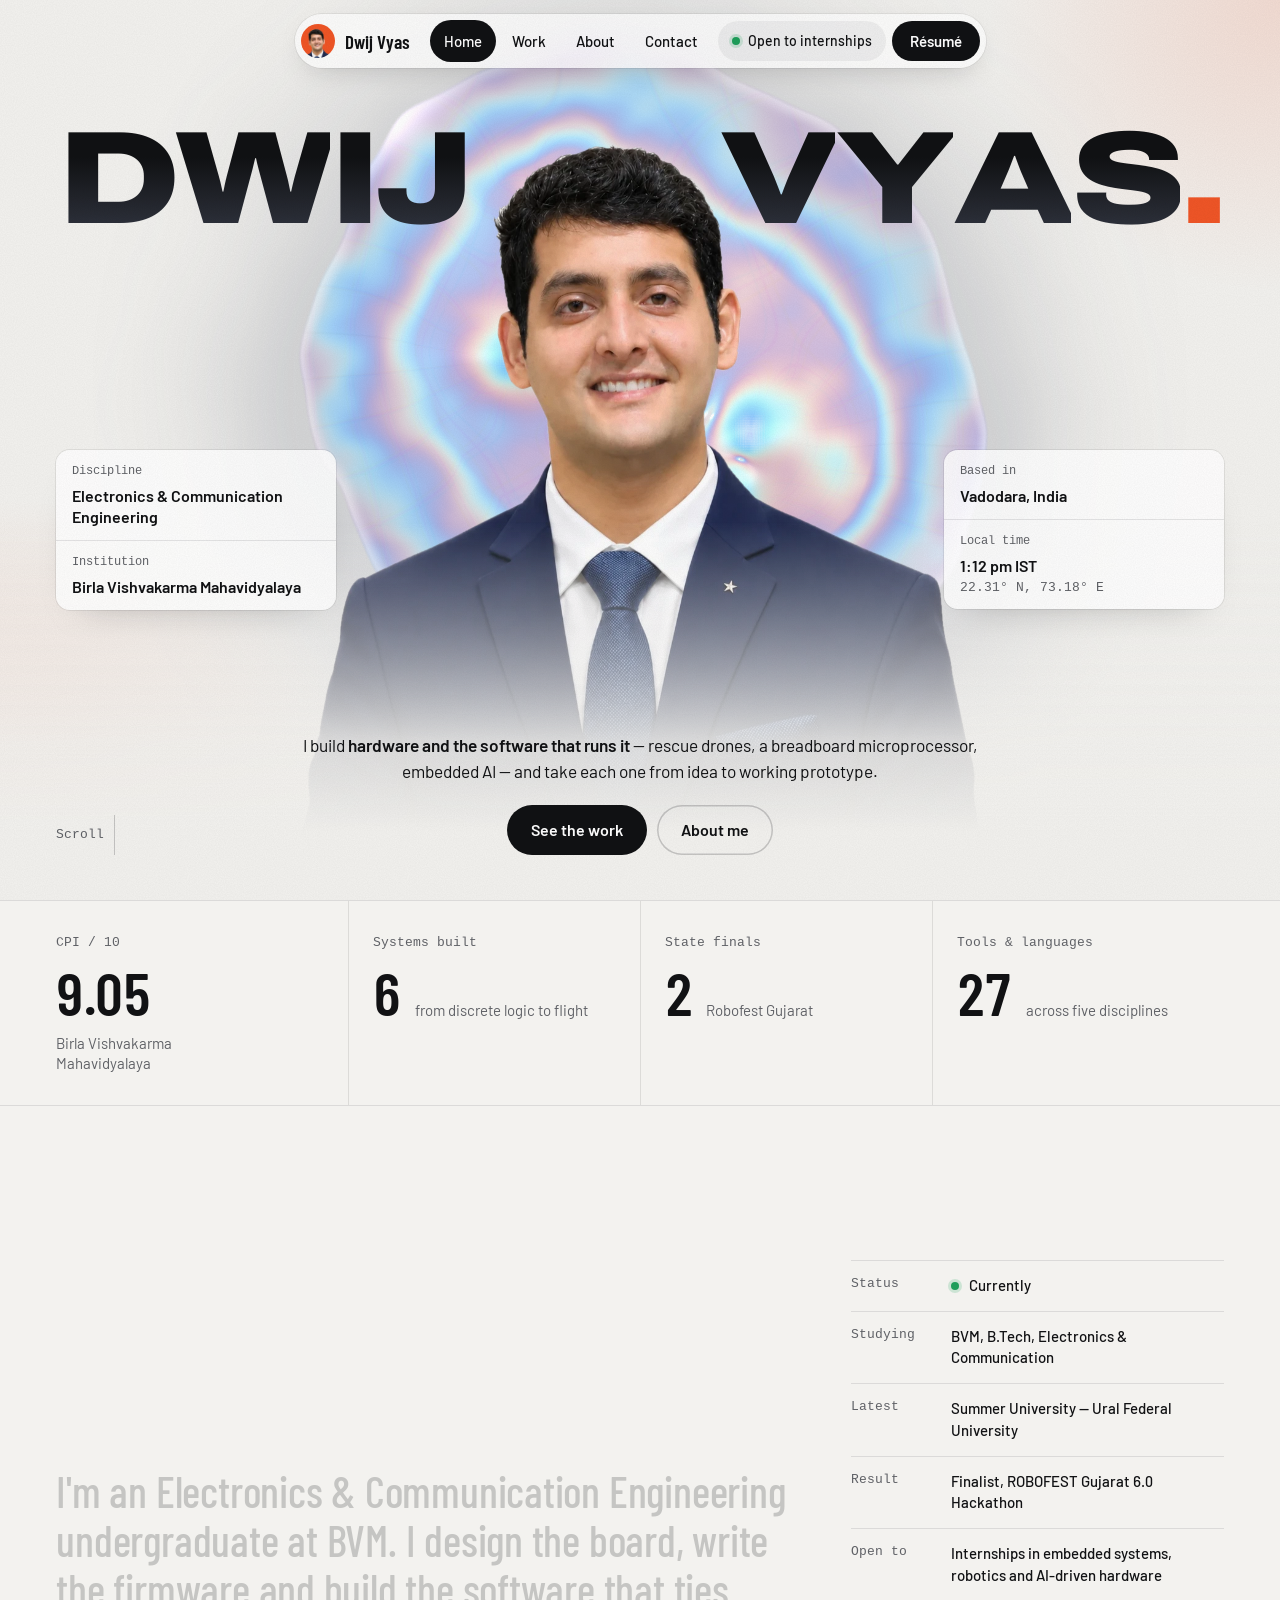
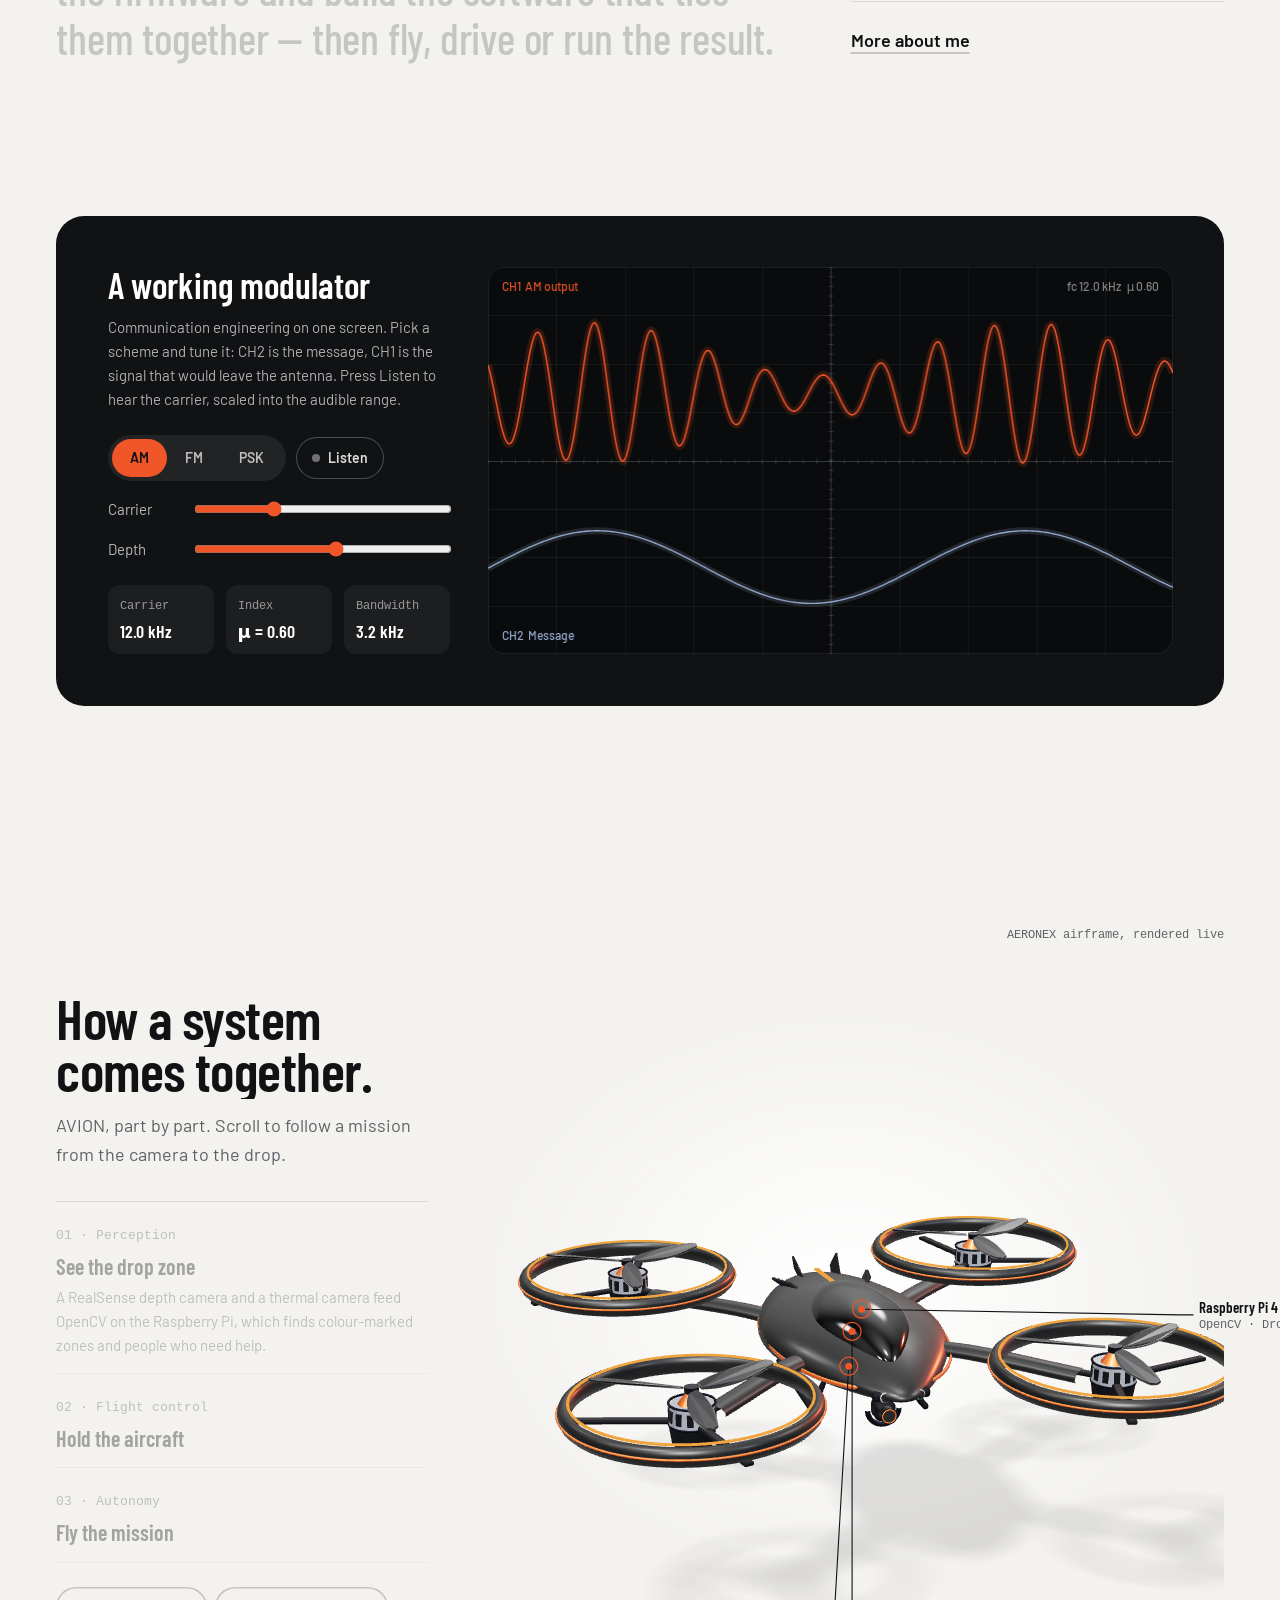
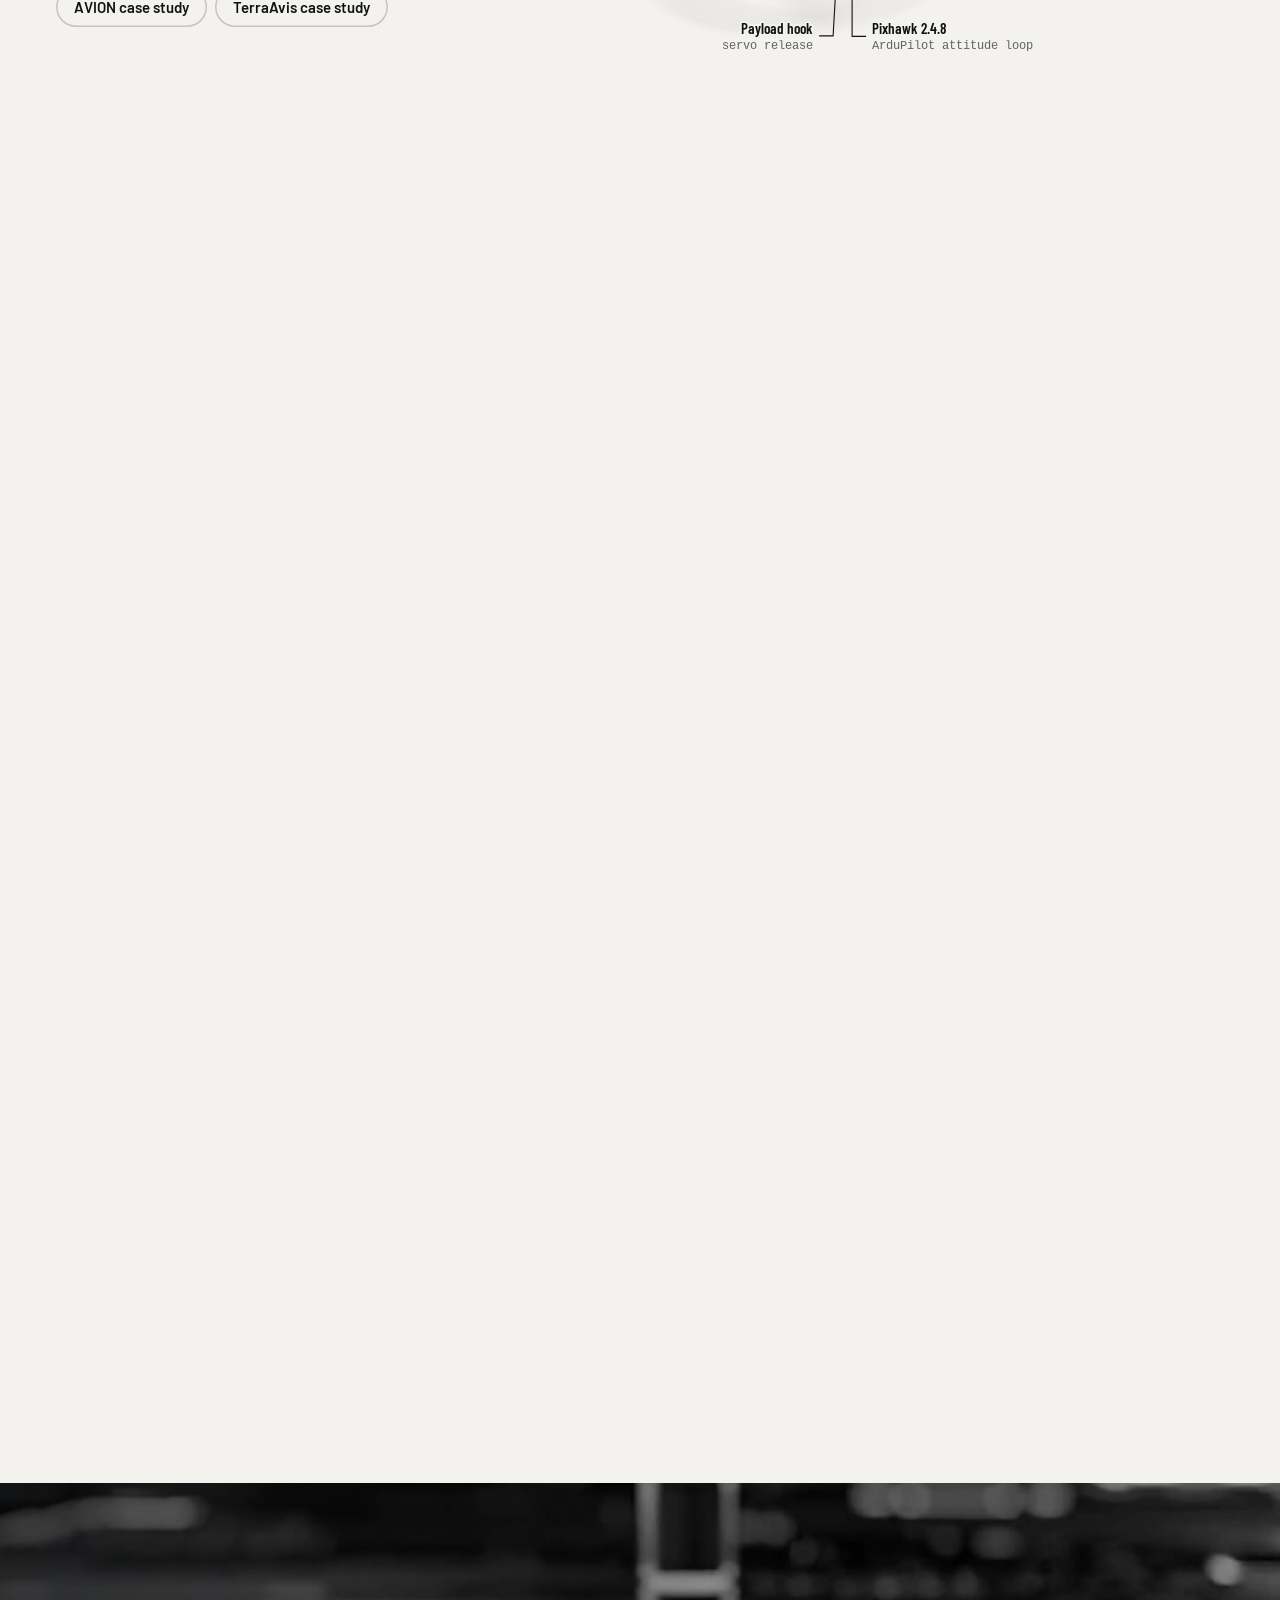
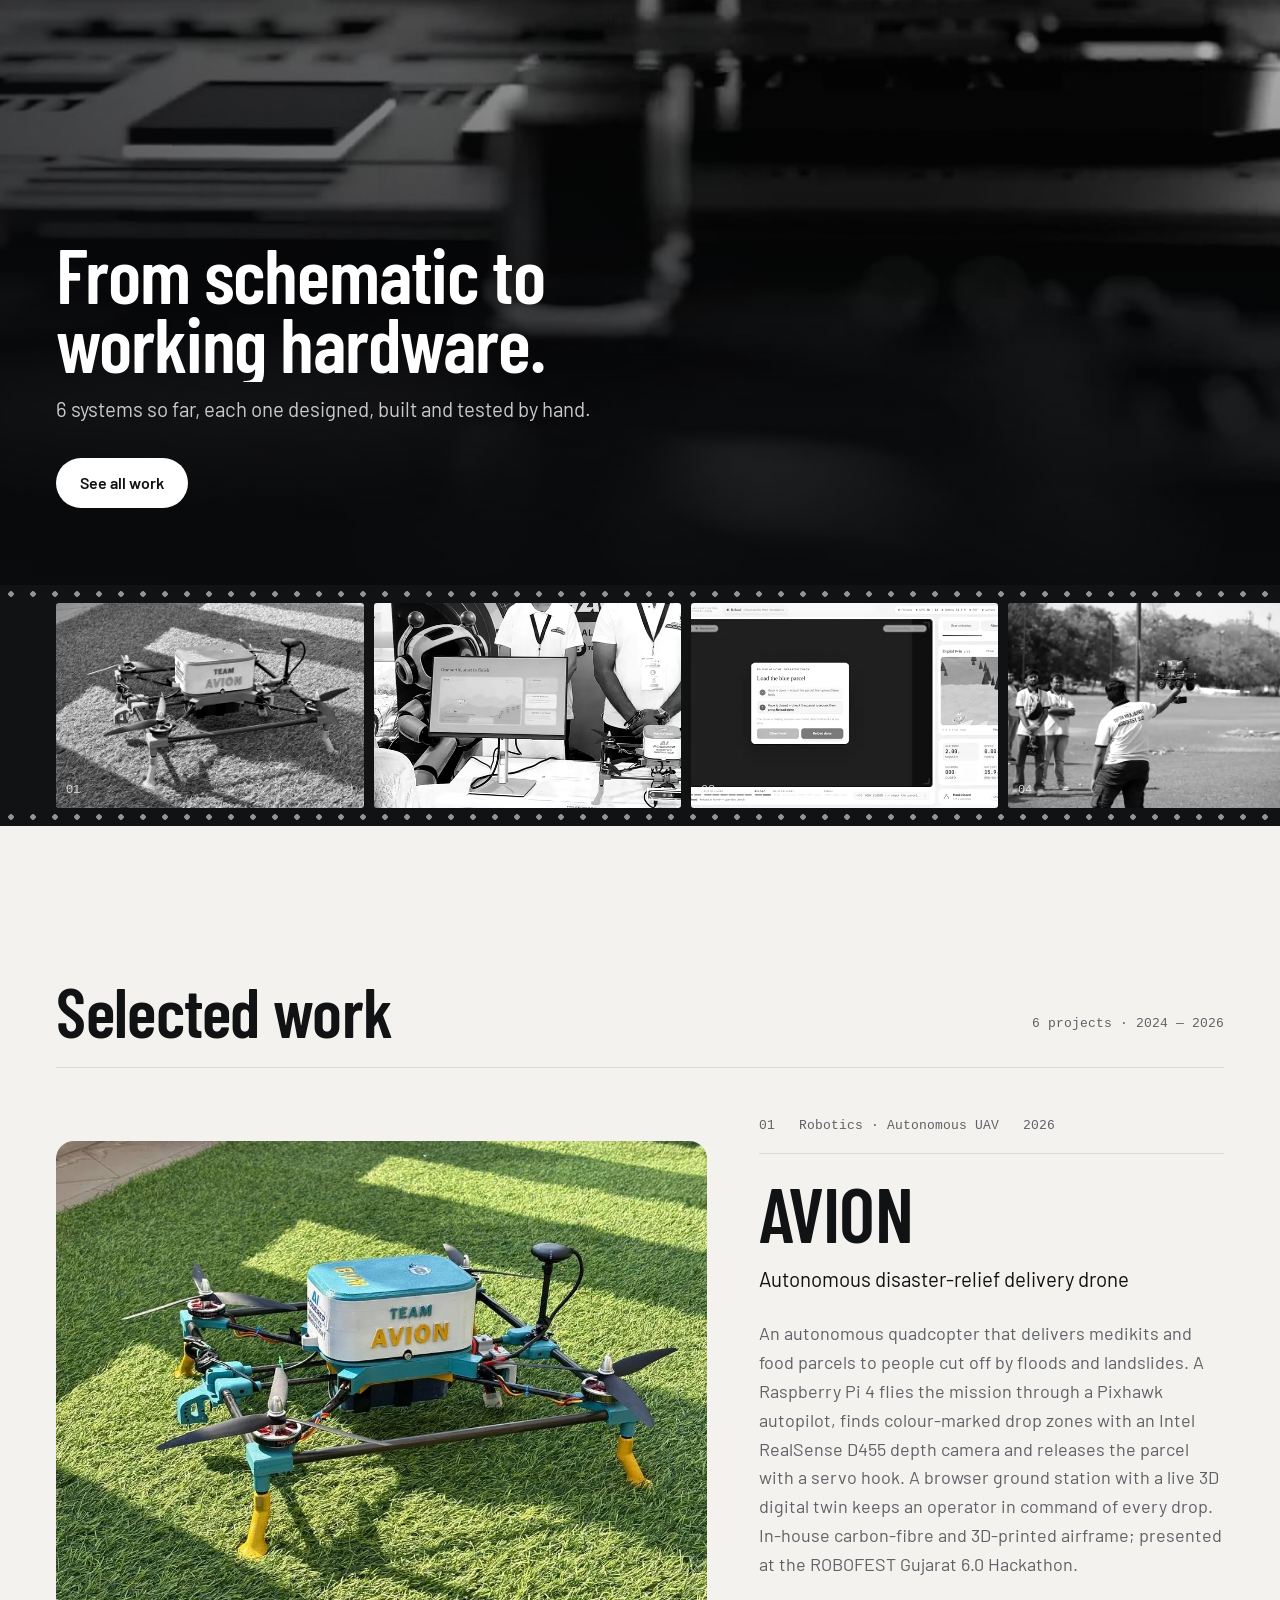
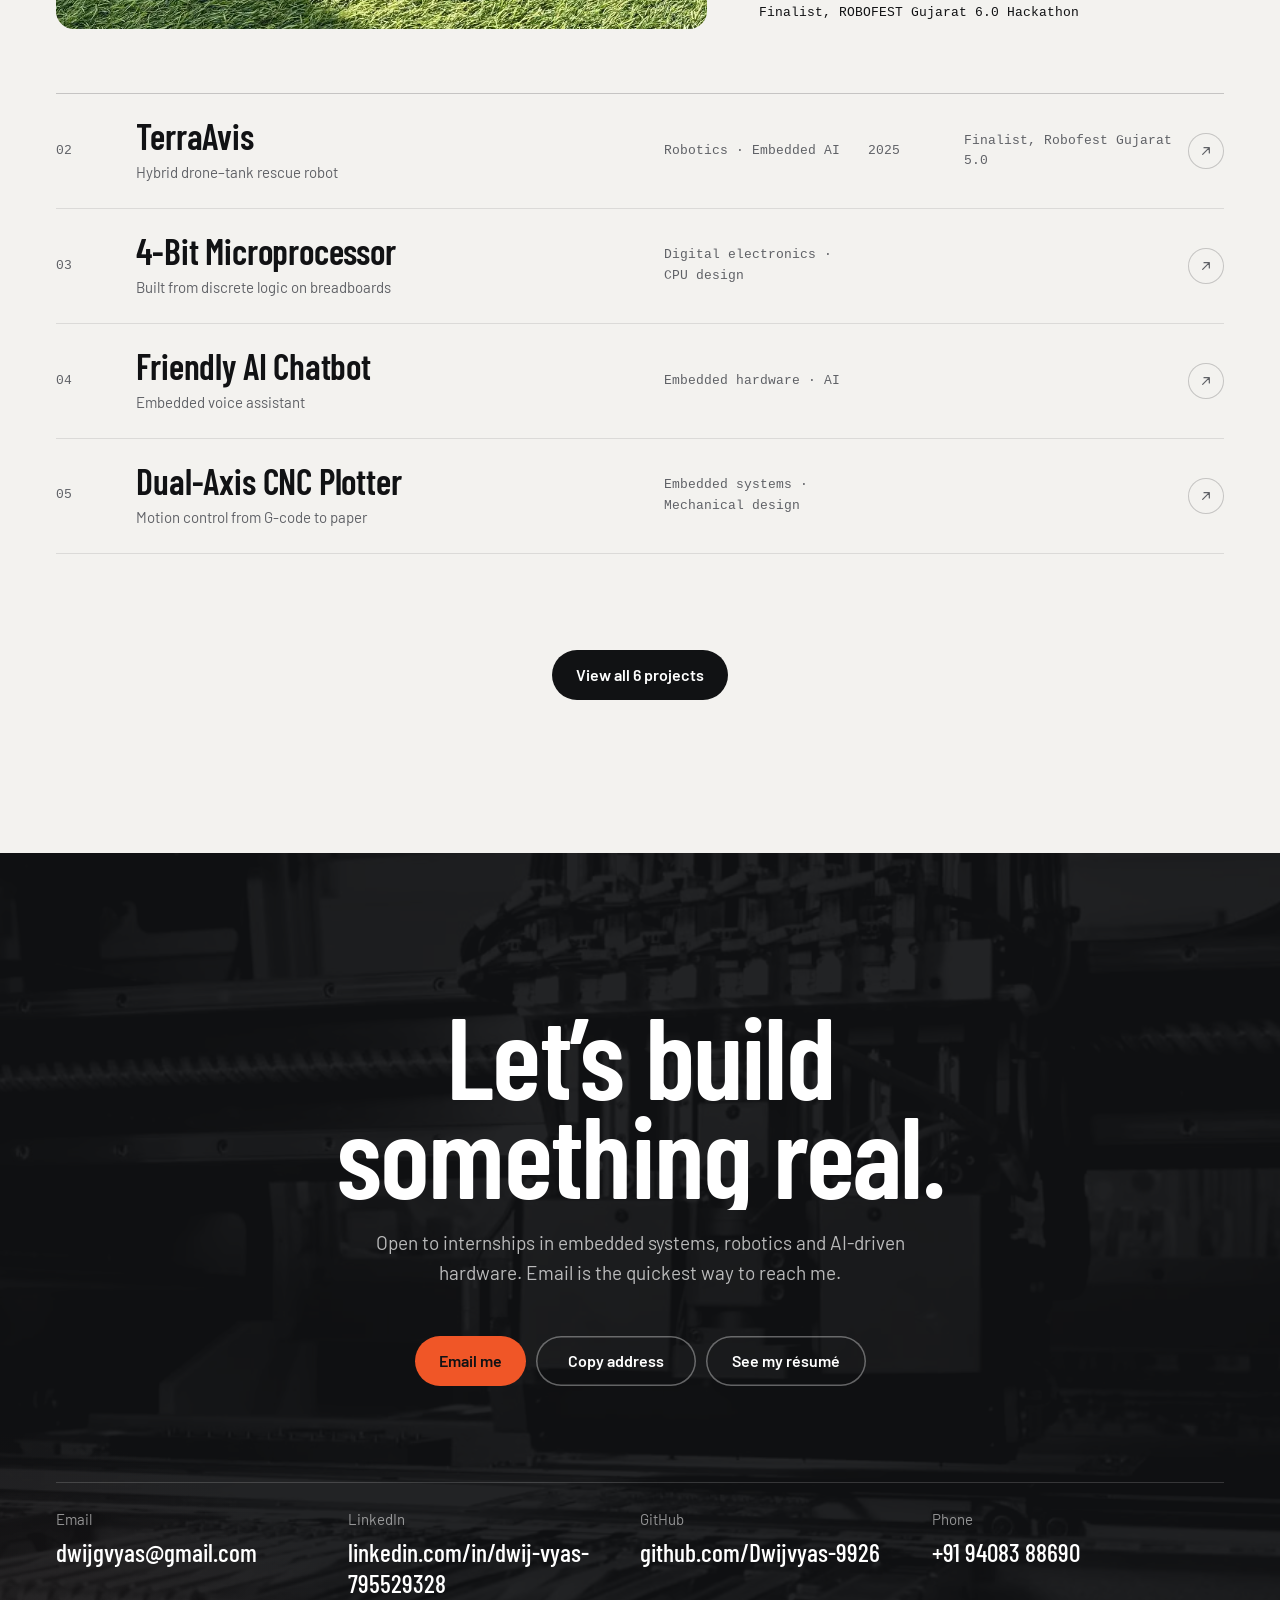
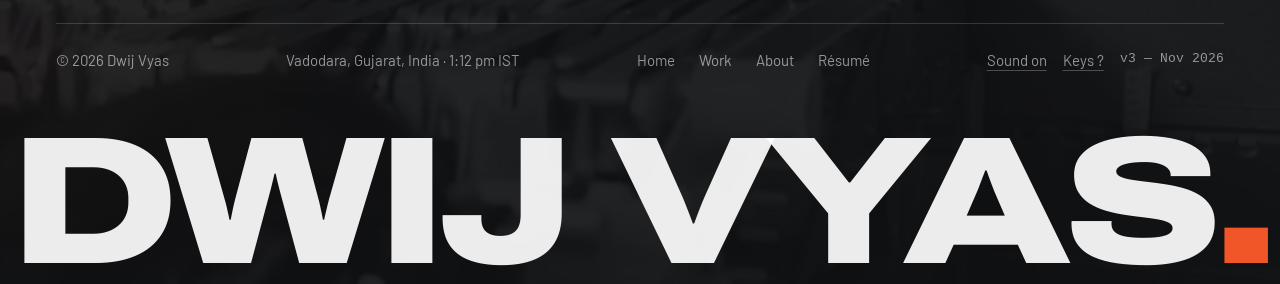
==== commit cb37f552: "Make the site fast; tidy the repository Loading: content.json is requested from the <head> of every " ====
--- a/index.html
+++ b/index.html
@@ -32,6 +32,11 @@
 <link rel="preload" href="./fonts/Archivo-var.woff2" as="font" type="font/woff2" crossorigin>
 <link rel="preload" href="./fonts/BenchMono-400.woff2" as="font" type="font/woff2" crossorigin>
 <script type="importmap">{"imports":{"three":"./vendor/three/three.module.min.js"}}</script>
+<link rel="modulepreload" href="./vendor/three/three.module.min.js" fetchpriority="low">
+<link rel="modulepreload" href="./assets/drone.js" fetchpriority="low">
+<link rel="modulepreload" href="./vendor/three/jsm/loaders/GLTFLoader.js" fetchpriority="low">
+<link rel="preload" href="./assets/aeronex.glb" as="fetch" crossorigin fetchpriority="low">
+<script>window.__content=fetch("./content.json").then(function(r){return r.ok?r.json():null}).catch(function(){return null})</script>
 <link rel="stylesheet" href="./vendor/lenis/lenis.css">
 <link rel="stylesheet" href="./assets/site.css">
 <script type="application/ld+json">
@@ -195,13 +200,20 @@
 // the aircraft, its engine and model load only when the section approaches
 const sys = document.getElementById('sys');
 if (sys && !matchMedia('(prefers-reduced-motion: reduce)').matches) {
-  const io = new IntersectionObserver(async ([e]) => {
-    if (!e.isIntersecting) return;
-    io.disconnect();
+  // start as soon as the first screen has settled, so the aircraft is ready before you reach it;
+  // on a data-saving connection, wait until the section is near
+  let begun = false;
+  const begin = async () => {
+    if (begun) return; begun = true;
     try { const m = await import('./assets/drone.js'); window.SysDrone = await m.start(document.getElementById('droneCanvas'), sys); sys.dispatchEvent(new Event('drone:ready')); }
     catch (err) { sys.classList.add('sys--nodrone'); console.warn('[drone]', err); }
-  }, { rootMargin: '800px 0px' });
+  };
+  const io = new IntersectionObserver(([e]) => { if (e.isIntersecting) { io.disconnect(); begin(); } }, { rootMargin: '1200px 0px' });
   io.observe(sys);
+  if (!(navigator.connection && navigator.connection.saveData)) {
+    const idle = window.requestIdleCallback || (f => setTimeout(f, 400));
+    Site.ready(() => Site.afterIntro(() => setTimeout(() => idle(begin, { timeout: 1200 }), 900)));
+  }
 } else if (sys) sys.classList.add('sys--nodrone');
 </script>
 <script>
@@ -264,14 +276,14 @@
   // film strip: one frame per project photo, in order, looped once for the scroll
   const frames = [];
   ps.forEach(x => (x.images || []).slice(0, 3).forEach(im => frames.push({ src: im.src, cap: im.caption || x.title, id: x.id, t: x.title })));
-  const strip = frames.map((f, k) => `<a class="strip__f" href="${Site.projectUrl(f.id)}" aria-label="${esc(f.t)}"><img src="${esc(f.src)}" alt="" loading="lazy" decoding="async"><span class="mono">${String(k + 1).padStart(2, '0')}</span></a>`).join('');
+  const strip = frames.map((f, k) => `<a class="strip__f" href="${Site.projectUrl(f.id)}" aria-label="${esc(f.t)}">${Site.tImg(f.src)}<span class="mono">${String(k + 1).padStart(2, '0')}</span></a>`).join('');
   bind('strip', strip);
 
   // statement words fill in as you read; the hero has depth on scroll; the strip glides with it
   const stage = $('#top'), heroName = $('#name'), heroImg = $('#heroPortrait'), heroFoot = $('#heroFoot'), st = $('#statement');
   const reel = $('.strip__reel'), stripSec = $('.strip');
   const words = $$('.w', st);
-  const hp = { x: 0, tx: 0 };
+  const hp = { x: 0, tx: 0 }; let lastN = 0;
   const clamp = (v, a = 0, b = 1) => Math.min(b, Math.max(a, v));
   function onScroll() {
     const y = scrollY;
@@ -283,7 +295,7 @@
     const r = st.getBoundingClientRect();
     const q = clamp((innerHeight * 0.85 - r.top) / (r.height + innerHeight * 0.35));
     const n = Math.round(q * words.length);
-    words.forEach((w, k) => w.classList.toggle('on', k < n));
+    if (n !== lastN) { for (let k = Math.min(n, lastN); k < Math.max(n, lastN); k++) words[k].classList.toggle('on', k < n); lastN = n; }
     const vb = $('.vband .vbg');
     if (vb && !reduced) { const b = vb.parentElement.getBoundingClientRect(); const t = clamp((innerHeight - b.top) / (innerHeight + b.height)); vb.style.transform = `translate3d(0,${((t - 0.5) * 14).toFixed(1)}%,0)`; }
     if (reel && !reduced) {
--- a/assets/site.css
+++ b/assets/site.css
@@ -67,17 +67,15 @@
 
 /* ── chrome: preloader, grain, progress, cursor ─────────── */
 .pre{position:fixed;inset:0;z-index:90;background:var(--ink);color:#fff;display:flex;flex-direction:column;justify-content:flex-end;padding:0 var(--gx) var(--s4);
-  transition:transform .9s cubic-bezier(.8,0,.2,1),visibility 0s .9s;will-change:transform}
+  transition:transform .6s cubic-bezier(.8,0,.2,1),visibility 0s .6s;will-change:transform}
 .pre.is-done{transform:translateY(-100%);visibility:hidden}
 .pre__n{font-size:clamp(64px,10vw,160px);line-height:.9;letter-spacing:-.04em;font-family:var(--cond);font-weight:600}
 .pre__n span+span{font-size:.3em;color:rgba(255,255,255,.4);margin-left:.1em;letter-spacing:0}
 .pre__w{margin-top:var(--s2);color:rgba(255,255,255,.55)}
 body.is-pre{overflow:hidden}
-.grain{position:fixed;inset:-50%;z-index:60;pointer-events:none;opacity:.045;mix-blend-mode:multiply;
-  background-image:url("data:image/svg+xml,%3Csvg xmlns='http://www.w3.org/2000/svg' width='280' height='280'%3E%3Cfilter id='n'%3E%3CfeTurbulence type='fractalNoise' baseFrequency='.9' numOctaves='3' stitchTiles='stitch'/%3E%3CfeColorMatrix values='0 0 0 0 0 0 0 0 0 0 0 0 0 0 0 0 0 0 .9 0'/%3E%3C/filter%3E%3Crect width='100%25' height='100%25' filter='url(%23n)'/%3E%3C/svg%3E");
-  animation:grain 1.2s steps(4) infinite}
-@media (pointer:coarse){.grain{animation:none;opacity:.035}}
-@keyframes grain{0%{transform:translate(0,0)}25%{transform:translate(-3%,2%)}50%{transform:translate(2%,-3%)}75%{transform:translate(-1%,-1%)}100%{transform:translate(3%,2%)}}
+.grain{position:fixed;inset:0;z-index:60;pointer-events:none;opacity:.05;
+  background-image:url("data:image/svg+xml,%3Csvg xmlns='http://www.w3.org/2000/svg' width='220' height='220'%3E%3Cfilter id='n'%3E%3CfeTurbulence type='fractalNoise' baseFrequency='.9' numOctaves='2' stitchTiles='stitch'/%3E%3CfeColorMatrix values='0 0 0 0 0 0 0 0 0 0 0 0 0 0 0 0 0 0 .9 0'/%3E%3C/filter%3E%3Crect width='100%25' height='100%25' filter='url(%23n)'/%3E%3C/svg%3E")}
+
 .prog{position:fixed;left:0;right:0;top:0;height:2px;z-index:45;pointer-events:none}
 .prog i{display:block;height:100%;background:var(--accent);transform:scaleX(0);transform-origin:0 50%}
 .cur{position:fixed;left:0;top:0;z-index:95;pointer-events:none;opacity:0;transition:opacity .3s;will-change:transform}
@@ -151,9 +149,9 @@
 /* masked line reveals */
 .line{display:block;overflow:hidden;padding-bottom:.06em;margin-bottom:-.06em}
 .line>span{display:block}
-.rv .line>span{transform:translateY(105%);transition:transform 1.1s var(--ease)}
+.rv .line>span{transform:translateY(105%);transition:transform .8s var(--ease)}
 .rv.in .line>span{transform:none}
-.fade{opacity:0;transform:translateY(18px);transition:opacity .9s var(--ease),transform 1s var(--ease)}
+.fade{opacity:0;transform:translateY(12px);transition:opacity .55s var(--ease),transform .6s var(--ease)}
 .fade.in{opacity:1;transform:none}
 
 /* ── project card (home + work) ─────────────────────────── */
@@ -167,7 +165,7 @@
 .pcard__go svg{width:18px;height:18px;stroke:var(--ink);fill:none;stroke-width:1.8;stroke-linecap:round;stroke-linejoin:round}
 .pcard:hover .pcard__go,.pcard:focus-visible .pcard__go{opacity:1;transform:none}
 .pcard__body{padding-top:var(--s3);display:grid;grid-template-columns:minmax(0,1fr) auto;column-gap:var(--s3);row-gap:6px}
-.pcard__n{position:absolute;left:16px;top:14px;z-index:1;color:#fff;font-family:var(--mono);font-size:13px;padding:6px 9px;border-radius:999px;background:rgba(17,18,20,.55);-webkit-backdrop-filter:blur(6px);backdrop-filter:blur(6px)}
+.pcard__n{position:absolute;left:16px;top:14px;z-index:1;color:#fff;font-family:var(--mono);font-size:13px;padding:6px 9px;border-radius:999px;background:rgba(17,18,20,.7)}
 .pcard__t{font:600 clamp(30px,2.6vw,40px)/1 var(--cond);letter-spacing:-.005em}
 .pcard__s{grid-column:1;font-size:17px;color:var(--ink-2);line-height:1.45}
 .pcard__cat{grid-column:2;grid-row:1;align-self:center;font-size:var(--t-label);font-weight:600;padding:7px 11px;border-radius:999px;background:var(--card);box-shadow:0 0 0 1px var(--line);white-space:nowrap}
@@ -218,7 +216,7 @@
 @keyframes vt-in{from{opacity:0;transform:translateY(16px)}}
 
 /* ── home ───────────────────────────────────────────────── */
-#blob{position:absolute;inset:0;width:100%;height:100%;z-index:0;display:block;opacity:0;transition:opacity 1.6s var(--ease) .2s;pointer-events:none}
+#blob{position:absolute;inset:0;width:100%;height:100%;z-index:0;display:block;opacity:0;transition:opacity .8s var(--ease);pointer-events:none}
 #blob.is-ready{opacity:1}
 .hero{position:relative;height:100vh;height:100svh;min-height:640px;overflow:hidden;
   background:radial-gradient(ellipse 46% 62% at 50% 78%,#FFFFFF 0%,rgba(255,255,255,0) 72%)}
@@ -238,7 +236,7 @@
 .hero__portrait{position:absolute;left:50%;bottom:0;z-index:1;margin:0;height:min(84svh,1000px);aspect-ratio:1123/1230;translate:-50% 0;will-change:transform}
 .hero__portrait img{width:100%;height:100%;object-fit:contain;object-position:50% 100%}
 .hero__meta{position:absolute;top:50%;z-index:3;width:min(280px,22vw)}
-.plate{margin:0;border-radius:14px;background:rgba(255,255,255,.62);-webkit-backdrop-filter:blur(14px) saturate(1.3);backdrop-filter:blur(14px) saturate(1.3);box-shadow:0 0 0 1px rgba(17,18,20,.08),0 18px 40px -28px rgba(17,18,20,.35);overflow:hidden}
+.plate{margin:0;border-radius:14px;background:rgba(255,255,255,.86);box-shadow:0 0 0 1px rgba(17,18,20,.08),0 18px 40px -28px rgba(17,18,20,.35);overflow:hidden}
 .plate>div{padding:12px 16px}
 .plate>div+div{border-top:1px solid var(--line)}
 .plate dt{color:var(--ink-2);font-size:12px;margin-bottom:5px}
@@ -257,7 +255,7 @@
 .pre .hero__portrait img{opacity:0;transform:translateY(6%) scale(1.04);filter:blur(12px)}
 .go .hero__portrait img{opacity:1;transform:none;filter:none;transition:opacity 1.3s var(--ease) .3s,transform 1.9s var(--ease) .3s,filter 1.3s var(--ease) .3s}
 .pre .hero__meta,.pre .hero__foot,.pre .hero__scroll{opacity:0;transform:translateY(14px)}
-.go .hero__meta,.go .hero__foot,.go .hero__scroll{opacity:1;transform:none;transition:opacity 1s var(--ease) .9s,transform 1.1s var(--ease) .9s}
+.go .hero__meta,.go .hero__foot,.go .hero__scroll{opacity:1;transform:none;transition:opacity .7s var(--ease) .35s,transform .8s var(--ease) .35s}
 .hero__scroll{position:absolute;left:var(--gx);bottom:clamp(26px,5vh,52px);z-index:3;display:flex;align-items:center;gap:10px;color:var(--ink-2)}
 .hero__scroll i{display:block;width:1px;height:40px;background:var(--line-2);position:relative;overflow:hidden}
 .hero__scroll i::after{content:"";position:absolute;left:0;top:-100%;width:100%;height:100%;background:var(--ink);animation:scrollhint 2.2s var(--ease) infinite}
@@ -523,7 +521,7 @@
 .vband{position:relative;margin-top:var(--sect);margin-bottom:0;overflow:hidden;min-height:clamp(480px,78vh,760px);display:flex;align-items:flex-end;color:#fff;background:#0B0C0E}
 .vband .vbg{filter:grayscale(1) contrast(1.15) brightness(.9);height:120%;top:-10%;will-change:transform}
 .vband::after{content:"";position:absolute;inset:0;background:linear-gradient(0deg,rgba(10,11,13,.9) 0%,rgba(10,11,13,.4) 50%,rgba(10,11,13,.15) 100%),linear-gradient(90deg,rgba(10,11,13,.5) 0%,rgba(10,11,13,0) 60%)}
-.vband__in{position:relative;z-index:1;padding-top:clamp(28px,4vw,56px);padding-bottom:clamp(40px,6vw,80px);max-width:none}
+.vband__in{position:relative;z-index:1;width:100%;padding-top:clamp(28px,4vw,56px);padding-bottom:clamp(40px,6vw,80px);max-width:none}
 .vband__in>*{max-width:44em}
 .vband h2{font:600 clamp(48px,6vw,96px)/.9 var(--cond);letter-spacing:-.015em}
 .vband p{margin-top:var(--s2);font-size:var(--t-lead);color:rgba(255,255,255,.78);max-width:30em}
@@ -574,6 +572,7 @@
 .row__m,.row__y{color:var(--ink-2)}
 .row__r{display:flex;justify-content:space-between;align-items:center;gap:12px;color:var(--ink-2)}
 .row__r i{width:36px;height:36px;border-radius:50%;flex:none;display:grid;place-items:center;box-shadow:inset 0 0 0 1px var(--line-2);transition:background-color .3s,color .3s,transform .4s var(--ease)}
+.row__r i{margin-left:auto}
 .row__r svg{width:16px;height:16px;stroke:currentColor;fill:none;stroke-width:1.8;stroke-linecap:round;stroke-linejoin:round}
 .row__a:hover .row__r i{background:var(--ink);color:#fff;transform:rotate(45deg)}
 .row__thumb{display:none}
@@ -594,7 +593,7 @@
 .work-rows .pcard{display:none}
 
 /* ── how a system comes together: the aircraft, annotated ── */
-.sys{position:relative;height:300vh;margin-top:var(--sect)}
+.sys{position:relative;height:230vh;margin-top:var(--sect)}
 .sys__stage{position:sticky;top:0;height:100vh;height:100svh;display:flex;align-items:center;overflow:hidden;background:radial-gradient(ellipse 42% 46% at 66% 48%,#fff 0%,rgba(255,255,255,0) 70%)}
 .sys__in{display:grid;grid-template-columns:minmax(0,4fr) minmax(0,8fr);gap:clamp(24px,4vw,64px);align-items:center;width:100%}
 .sys__text h2{font:600 clamp(40px,4.4vw,68px)/.92 var(--cond);letter-spacing:-.01em}
@@ -609,7 +608,7 @@
 .sys .sys__note.is-on p{display:block}
 .sys__links{display:flex;gap:8px;flex-wrap:wrap;margin-top:var(--s3)}
 .sys__scene{position:relative;height:min(86svh,820px)}
-#droneCanvas{position:absolute;inset:0;width:100%;height:100%;display:block;opacity:0;transition:opacity 1.2s var(--ease)}
+#droneCanvas{position:absolute;inset:0;width:100%;height:100%;display:block;opacity:0;transition:opacity .5s var(--ease)}
 .sys--drone #droneCanvas{opacity:1}
 .sys__cap{position:absolute;right:0;top:4px;color:var(--ink-2);font-size:12px;opacity:0;transition:opacity .8s}
 .sys--drone .sys__cap{opacity:1}
@@ -695,8 +694,6 @@
 .keys dl>div{display:flex;justify-content:space-between;gap:var(--s3);padding:8px 0;border-top:1px solid rgba(255,255,255,.12);font-size:var(--t-small)}
 .keys kbd{font:400 13px var(--mono);padding:3px 8px;border-radius:6px;background:rgba(255,255,255,.1);box-shadow:inset 0 -1px 0 rgba(255,255,255,.2)}
 .strip__f.is-color img{filter:none;transform:scale(1.04)}
-.sect,.strip,.vband{content-visibility:auto;contain-intrinsic-size:auto 800px}
-.sys{content-visibility:visible}
 @media (max-width:700px){.foot__tools{width:100%}}
 
 /* ── résumé page + 404 ────────────────────────────────── */
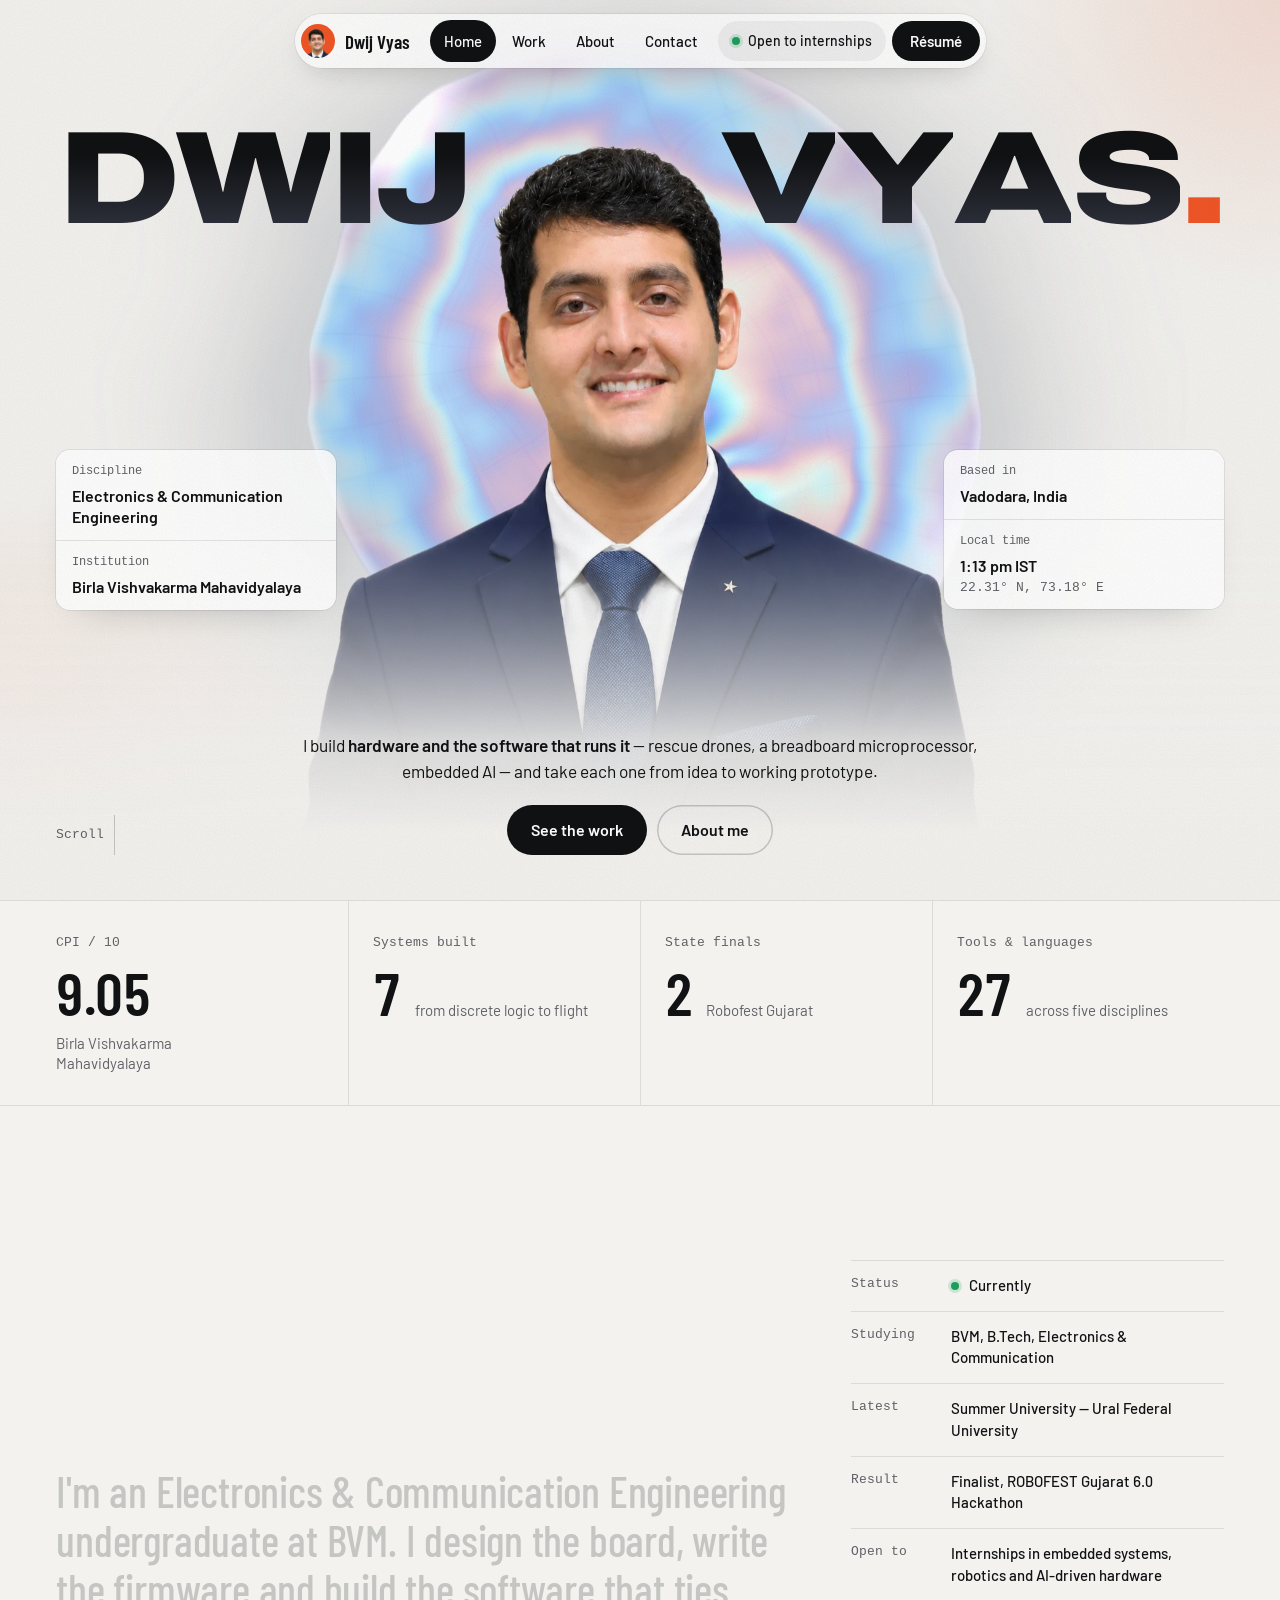
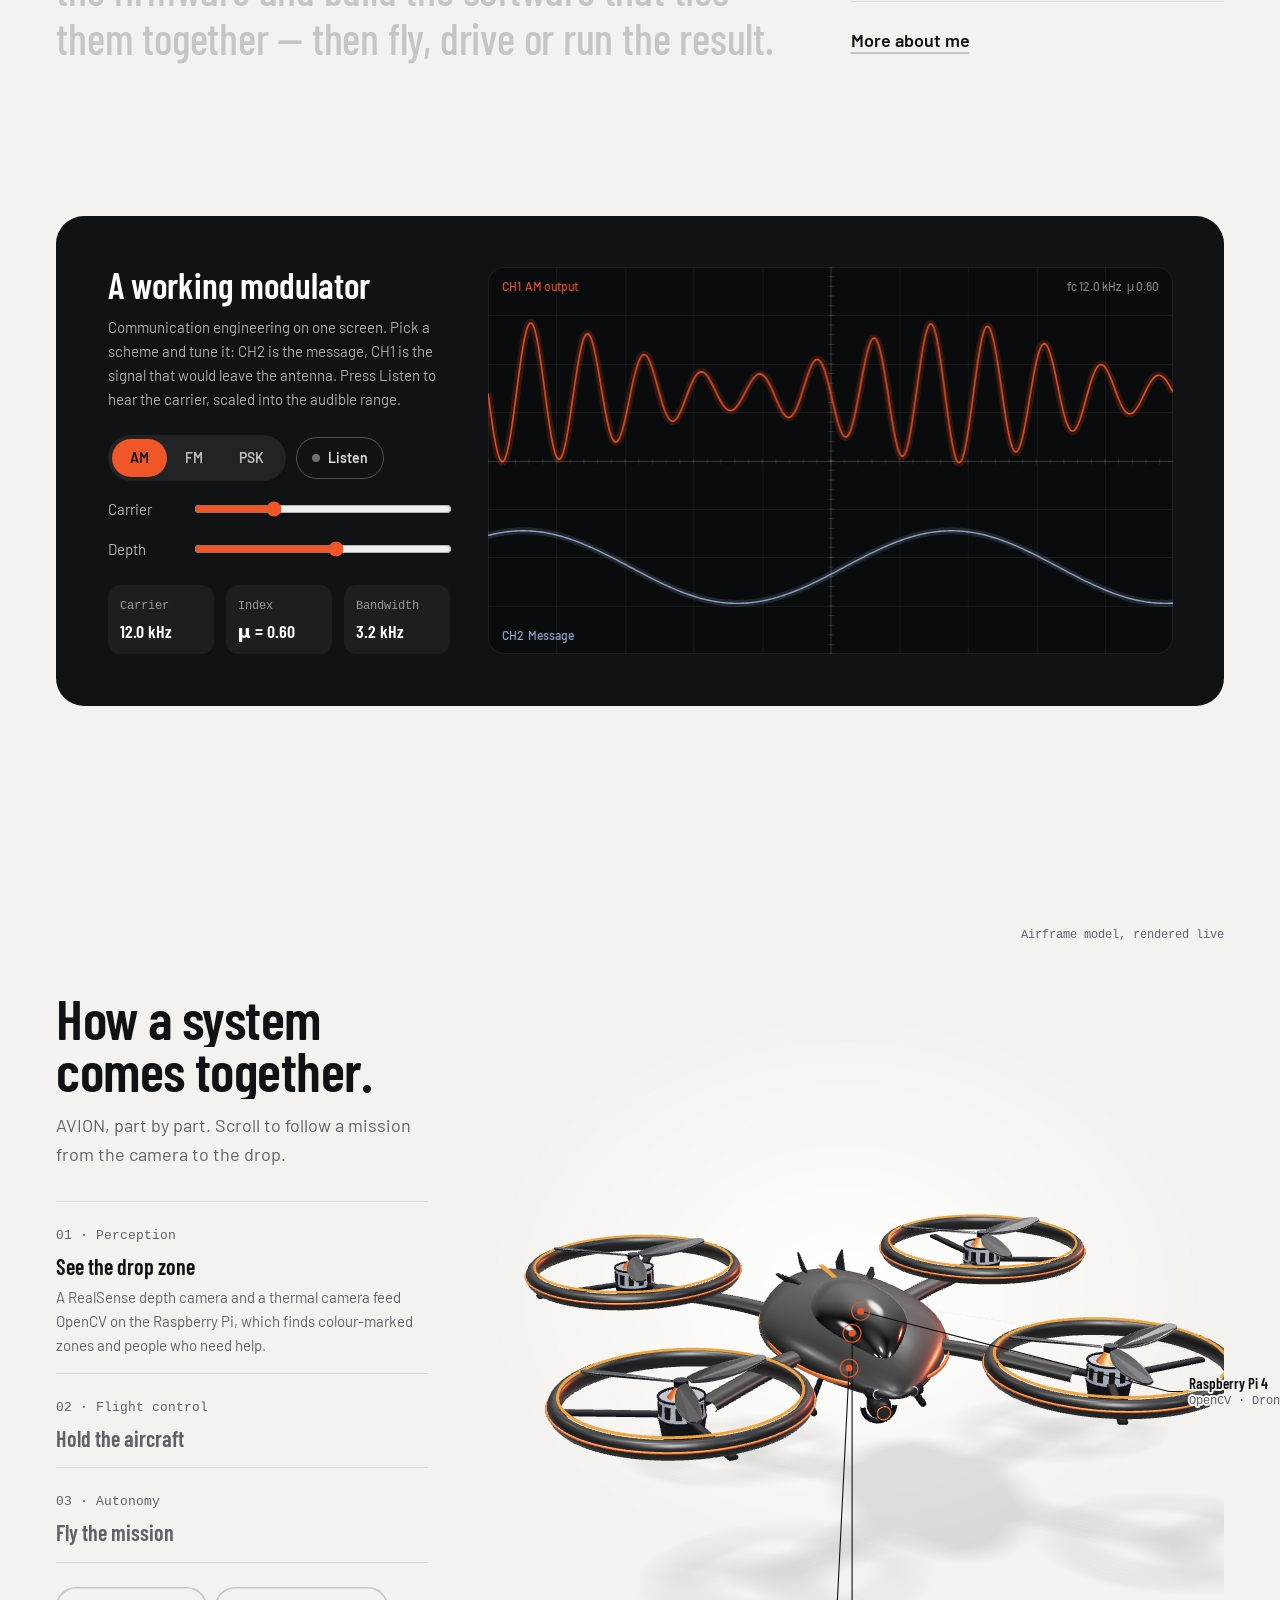
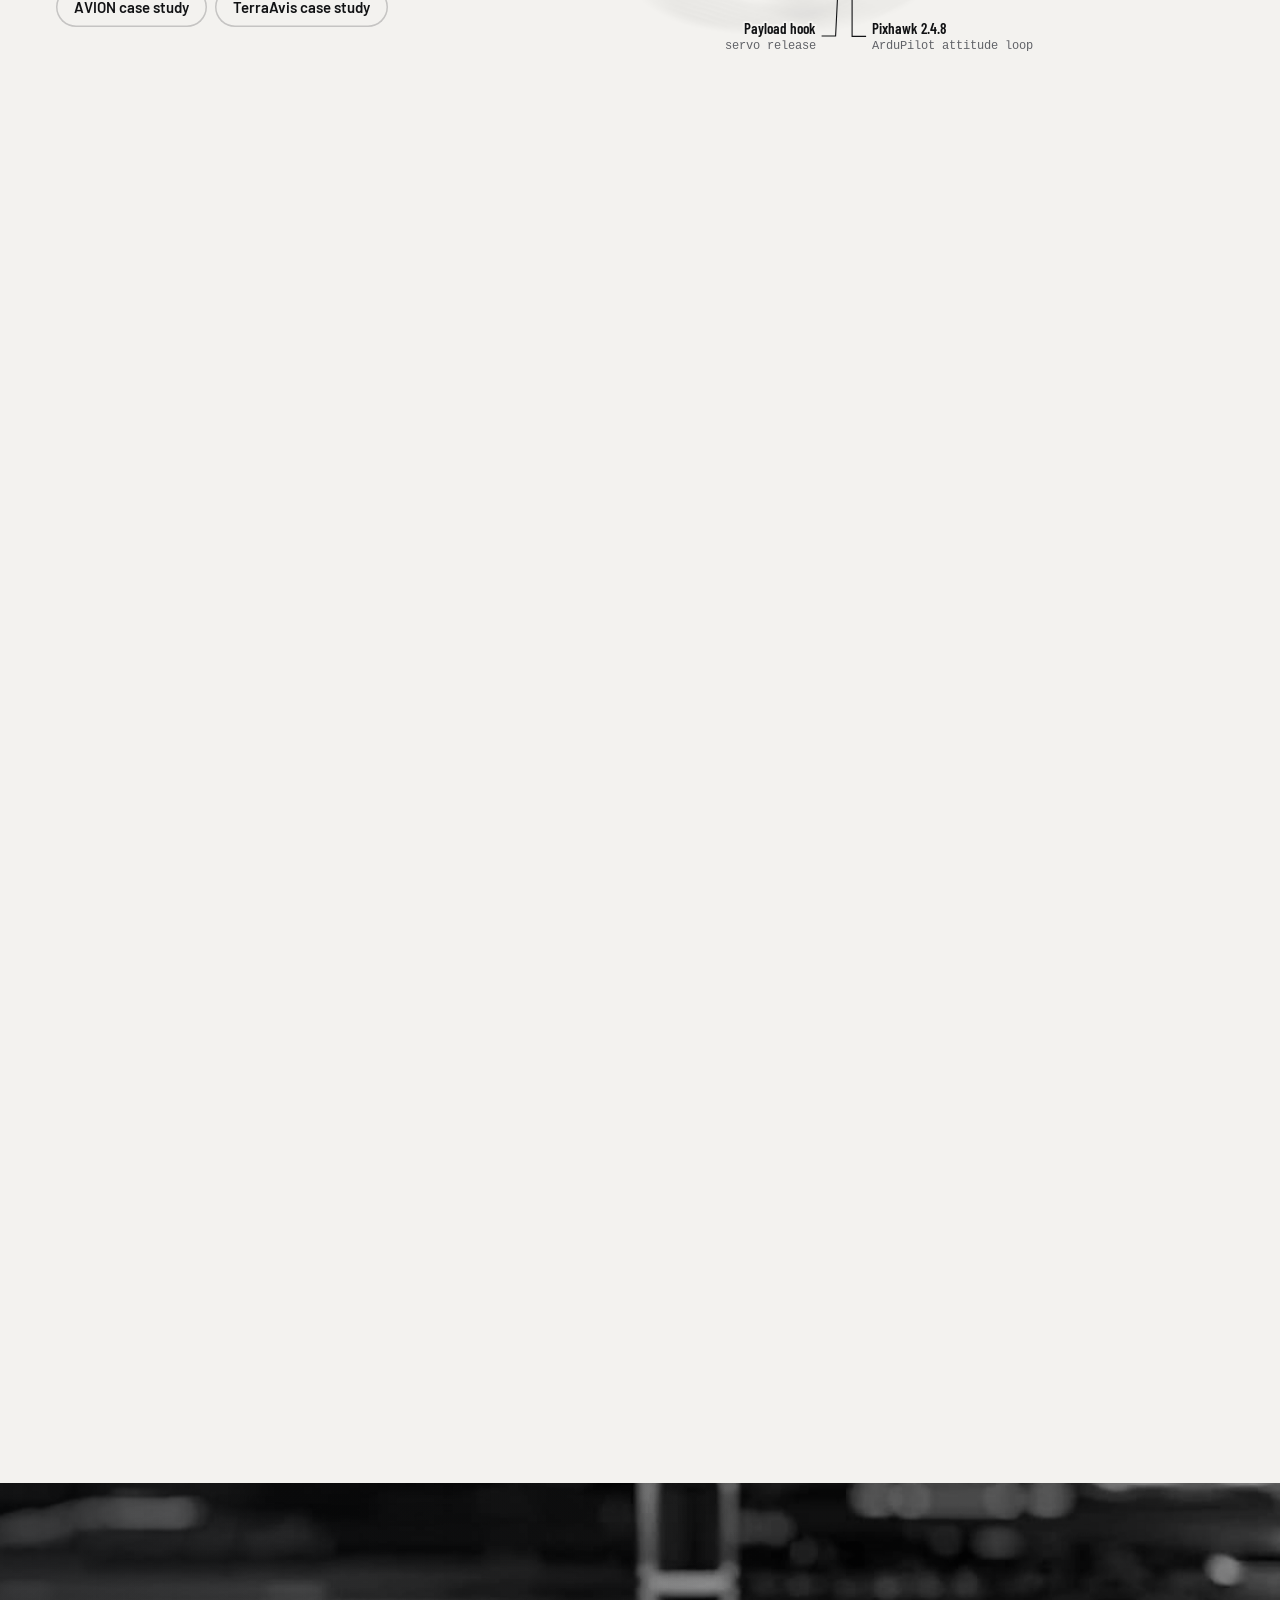
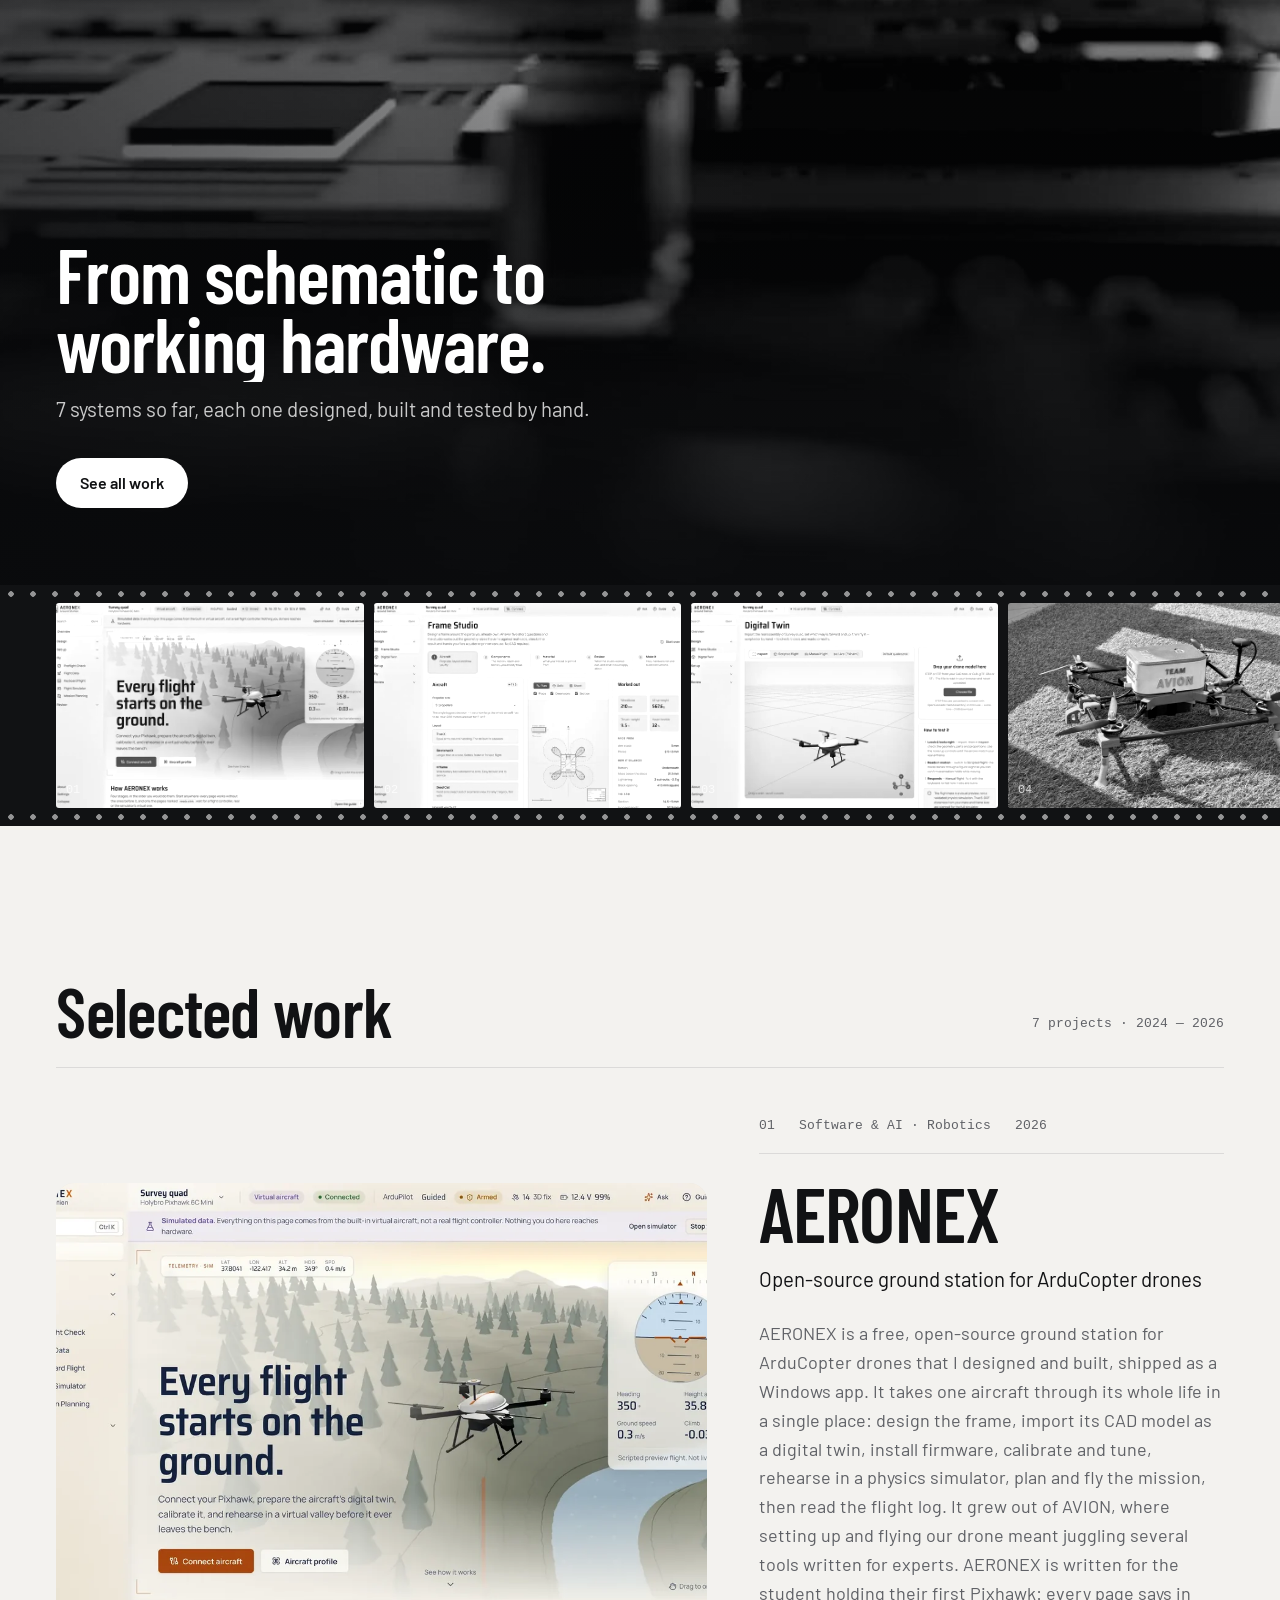
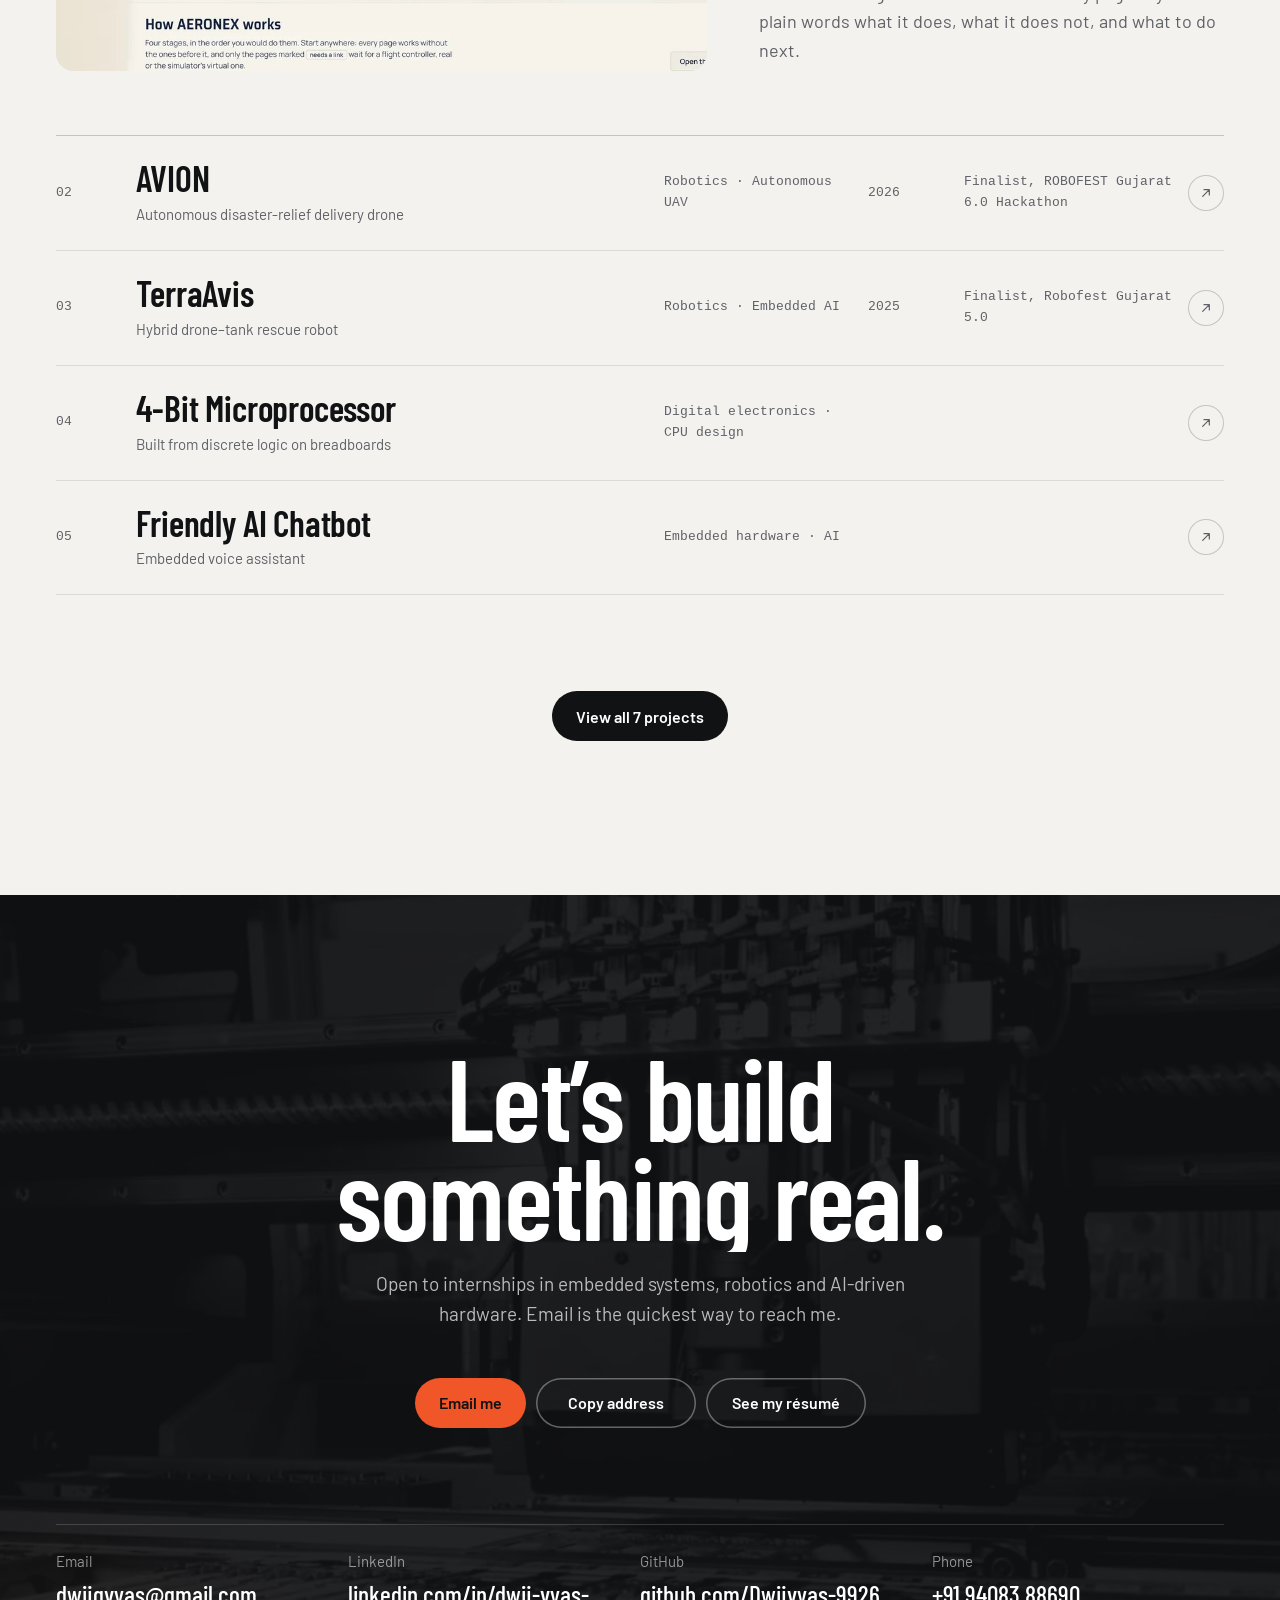
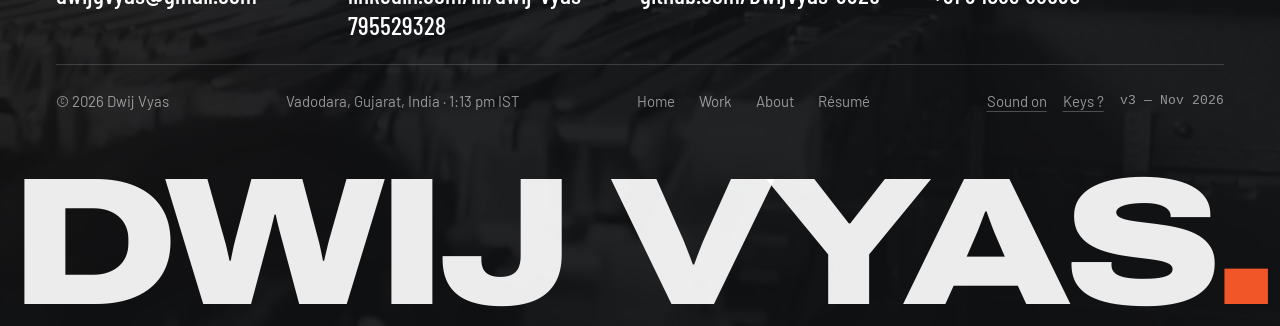
==== commit 63c9bab7: "Review fixes: résumé, naming, crop, footer weight, console, accessibility - Résumé: rebuilt so it in" ====
--- a/index.html
+++ b/index.html
@@ -35,7 +35,6 @@
 <link rel="modulepreload" href="./vendor/three/three.module.min.js" fetchpriority="low">
 <link rel="modulepreload" href="./assets/drone.js" fetchpriority="low">
 <link rel="modulepreload" href="./vendor/three/jsm/loaders/GLTFLoader.js" fetchpriority="low">
-<link rel="preload" href="./assets/aeronex.glb" as="fetch" crossorigin fetchpriority="low">
 <script>window.__content=fetch("./content.json").then(function(r){return r.ok?r.json():null}).catch(function(){return null})</script>
 <link rel="stylesheet" href="./vendor/lenis/lenis.css">
 <link rel="stylesheet" href="./assets/site.css">
@@ -159,7 +158,7 @@
         <div class="sys__scene">
           <canvas id="droneCanvas" aria-hidden="true"></canvas>
           <svg class="sys__leads" aria-hidden="true"></svg>
-          <p class="sys__cap mono">AERONEX airframe, rendered live</p>
+          <p class="sys__cap mono">Airframe model, rendered live</p>
         </div>
       </div>
     </div>
--- a/assets/site.css
+++ b/assets/site.css
@@ -66,13 +66,31 @@
 .mono{font-family:var(--mono);font-size:13px;letter-spacing:0;font-feature-settings:"tnum" 1}
 
 /* ── chrome: preloader, grain, progress, cursor ─────────── */
-.pre{position:fixed;inset:0;z-index:90;background:var(--ink);color:#fff;display:flex;flex-direction:column;justify-content:flex-end;padding:0 var(--gx) var(--s4);
+.boot{position:fixed;inset:0;z-index:90;background:var(--ink);color:#fff;display:grid;grid-template-rows:auto 1fr auto;padding:var(--s3) var(--gx) var(--s4);
+  background-image:linear-gradient(rgba(255,255,255,.045) 1px,transparent 1px),linear-gradient(90deg,rgba(255,255,255,.045) 1px,transparent 1px);background-size:56px 56px;background-position:center;
   transition:transform .6s cubic-bezier(.8,0,.2,1),visibility 0s .6s;will-change:transform}
-.pre.is-done{transform:translateY(-100%);visibility:hidden}
-.pre__n{font-size:clamp(64px,10vw,160px);line-height:.9;letter-spacing:-.04em;font-family:var(--cond);font-weight:600}
-.pre__n span+span{font-size:.3em;color:rgba(255,255,255,.4);margin-left:.1em;letter-spacing:0}
-.pre__w{margin-top:var(--s2);color:rgba(255,255,255,.55)}
+.boot.is-done{transform:translateY(-100%);visibility:hidden}
+.boot__top{display:flex;justify-content:space-between;color:rgba(255,255,255,.6)}
+.boot__top span:last-child::before{content:"";display:inline-block;width:7px;height:7px;border-radius:50%;background:var(--accent);margin-right:10px;animation:pulse 0.7s ease-in-out infinite}
+.boot.is-locked .boot__top span:last-child{color:#fff}
+.boot.is-locked .boot__top span:last-child::before{animation:none;background:#2FD07A}
+.boot__scope{position:relative;align-self:center;width:100%;height:min(34vh,300px)}
+.boot__scope::before{content:"";position:absolute;left:0;right:0;top:50%;border-top:1px dashed rgba(255,255,255,.16)}
+.boot__scope svg{position:absolute;inset:0;width:100%;height:100%;overflow:visible;clip-path:inset(-10% 100% -10% 0)}
+.boot__scope path{fill:none;stroke:var(--accent);stroke-width:2;stroke-linejoin:round;stroke-linecap:round;vector-effect:non-scaling-stroke}
+.boot__scope i{position:absolute;width:9px;height:9px;margin:-4.5px 0 0 -4.5px;border-radius:50%;background:#fff;box-shadow:0 0 0 4px rgba(240,86,39,.35)}
+.boot__lbl{position:absolute;left:0;right:0;top:100%;margin-top:14px;display:grid;grid-template-columns:repeat(3,1fr);color:rgba(255,255,255,.28)}
+.boot__lbl span{padding-left:10px;border-left:1px solid rgba(255,255,255,.16);transition:color .25s,border-color .25s}
+.boot__lbl span.on{color:#fff;border-color:var(--accent)}
+.boot__bot{display:flex;justify-content:space-between;align-items:flex-end;gap:var(--s3);color:rgba(255,255,255,.6)}
+.boot__n{font:600 clamp(64px,10vw,150px)/.85 var(--cond);letter-spacing:-.03em;color:#fff;font-feature-settings:"tnum" 1}
+.boot__n span+span{font-size:.3em;color:rgba(255,255,255,.4);margin-left:.12em;letter-spacing:0}
+@media (max-width:700px){.boot__bot{flex-direction:column;align-items:flex-start}.boot__lbl{font-size:11px}}
 body.is-pre{overflow:hidden}
+.smoke{position:fixed;inset:0;width:100%;height:100%;pointer-events:none;display:none}
+.smoke.is-live{display:block}
+.smoke--haze{z-index:38}
+.smoke--lit{z-index:39;mix-blend-mode:lighten}
 .grain{position:fixed;inset:0;z-index:60;pointer-events:none;opacity:.05;
   background-image:url("data:image/svg+xml,%3Csvg xmlns='http://www.w3.org/2000/svg' width='220' height='220'%3E%3Cfilter id='n'%3E%3CfeTurbulence type='fractalNoise' baseFrequency='.9' numOctaves='2' stitchTiles='stitch'/%3E%3CfeColorMatrix values='0 0 0 0 0 0 0 0 0 0 0 0 0 0 0 0 0 0 .9 0'/%3E%3C/filter%3E%3Crect width='100%25' height='100%25' filter='url(%23n)'/%3E%3C/svg%3E")}
 
@@ -351,6 +369,11 @@
 .spec li{font-size:14px;padding:5px 10px;border-radius:8px;background:var(--bg)}
 .spec .btn{width:100%;margin-top:4px}
 .case__gallery{margin-top:var(--s8)}
+.case__film{margin-top:var(--s8)}
+.case__film h2{font:600 var(--t-head)/1.05 var(--cond);margin-bottom:var(--s3)}
+.case__film figure{margin:0}
+.case__film video{display:block;width:100%;aspect-ratio:16/9;border-radius:var(--radius);background:var(--ink);box-shadow:0 0 0 1px var(--line)}
+.case__film figcaption{font-size:var(--t-small);color:var(--ink-2);margin-top:12px;line-height:1.45}
 .gal{display:grid;grid-template-columns:repeat(2,minmax(0,1fr));gap:var(--s3) var(--s3)}
 .gal figure:only-child{grid-column:1/-1}
 .gal button{display:block;width:100%;border-radius:var(--radius);overflow:hidden;background:var(--fill)}
@@ -445,11 +468,11 @@
   .pre .ch,.rv .line>span{transform:none}
   .pre .hero__portrait img,.pre .hero__meta,.pre .hero__foot,.fade{opacity:1;transform:none;filter:none}
   .grain{animation:none}
-  .pre{display:none}
+  .boot,.smoke{display:none!important}
   .sys{height:auto}.sys__stage{position:relative;height:auto}
 }
 @media print{
-  .hdr,.hero__cta,.lb,.wordmark,.contact__cta,.strip,.grain,.cur,.prog{display:none!important}
+  .hdr,.hero__cta,.lb,.wordmark,.contact__cta,.strip,.grain,.cur,.prog,.smoke,.boot{display:none!important}
   .hero{height:auto;min-height:0}.hero__portrait,.hero::after{display:none}
   .hero__name,.hero__foot,.hero__meta{position:static;padding:12px 0}
   body,.contact{background:#fff;color:#000}
@@ -603,7 +626,7 @@
 .sys__note span{color:var(--ink-2)}
 .sys__note h3{font:600 22px/1.2 var(--cond);margin-top:6px}
 .sys__note p{color:var(--ink-2);font-size:var(--t-small);margin-top:6px;max-width:36em;display:none}
-.sys[data-chapter]:not([data-chapter="all"]) .sys__note{opacity:.35}
+.sys[data-chapter]:not([data-chapter="all"]) .sys__note:not(.is-on) h3{color:var(--ink-2);transition:color .5s var(--ease)}
 .sys .sys__note.is-on{opacity:1}
 .sys .sys__note.is-on p{display:block}
 .sys__links{display:flex;gap:8px;flex-wrap:wrap;margin-top:var(--s3)}
@@ -655,7 +678,7 @@
 .next__prev{align-self:flex-start;color:rgba(255,255,255,.6);text-decoration-color:rgba(255,255,255,.3)}
 .next__a{display:grid;grid-template-columns:minmax(0,5fr) minmax(0,7fr);gap:clamp(24px,4vw,64px);align-items:center;text-decoration:none;color:inherit}
 .next__img{display:block;aspect-ratio:4/3;border-radius:var(--radius);overflow:hidden;background:#1B1C20}
-.next__img img{width:100%;height:100%;object-fit:cover;filter:grayscale(1) contrast(1.1);transition:filter .7s var(--ease),transform 1.2s var(--ease)}
+.next__img img{width:100%;height:100%;object-fit:cover;object-position:left center;filter:grayscale(1) contrast(1.1);transition:filter .7s var(--ease),transform 1.2s var(--ease)}
 .next__a:hover .next__img img{filter:none;transform:scale(1.03)}
 .next__body{display:block}
 .next__body>span{display:block}
